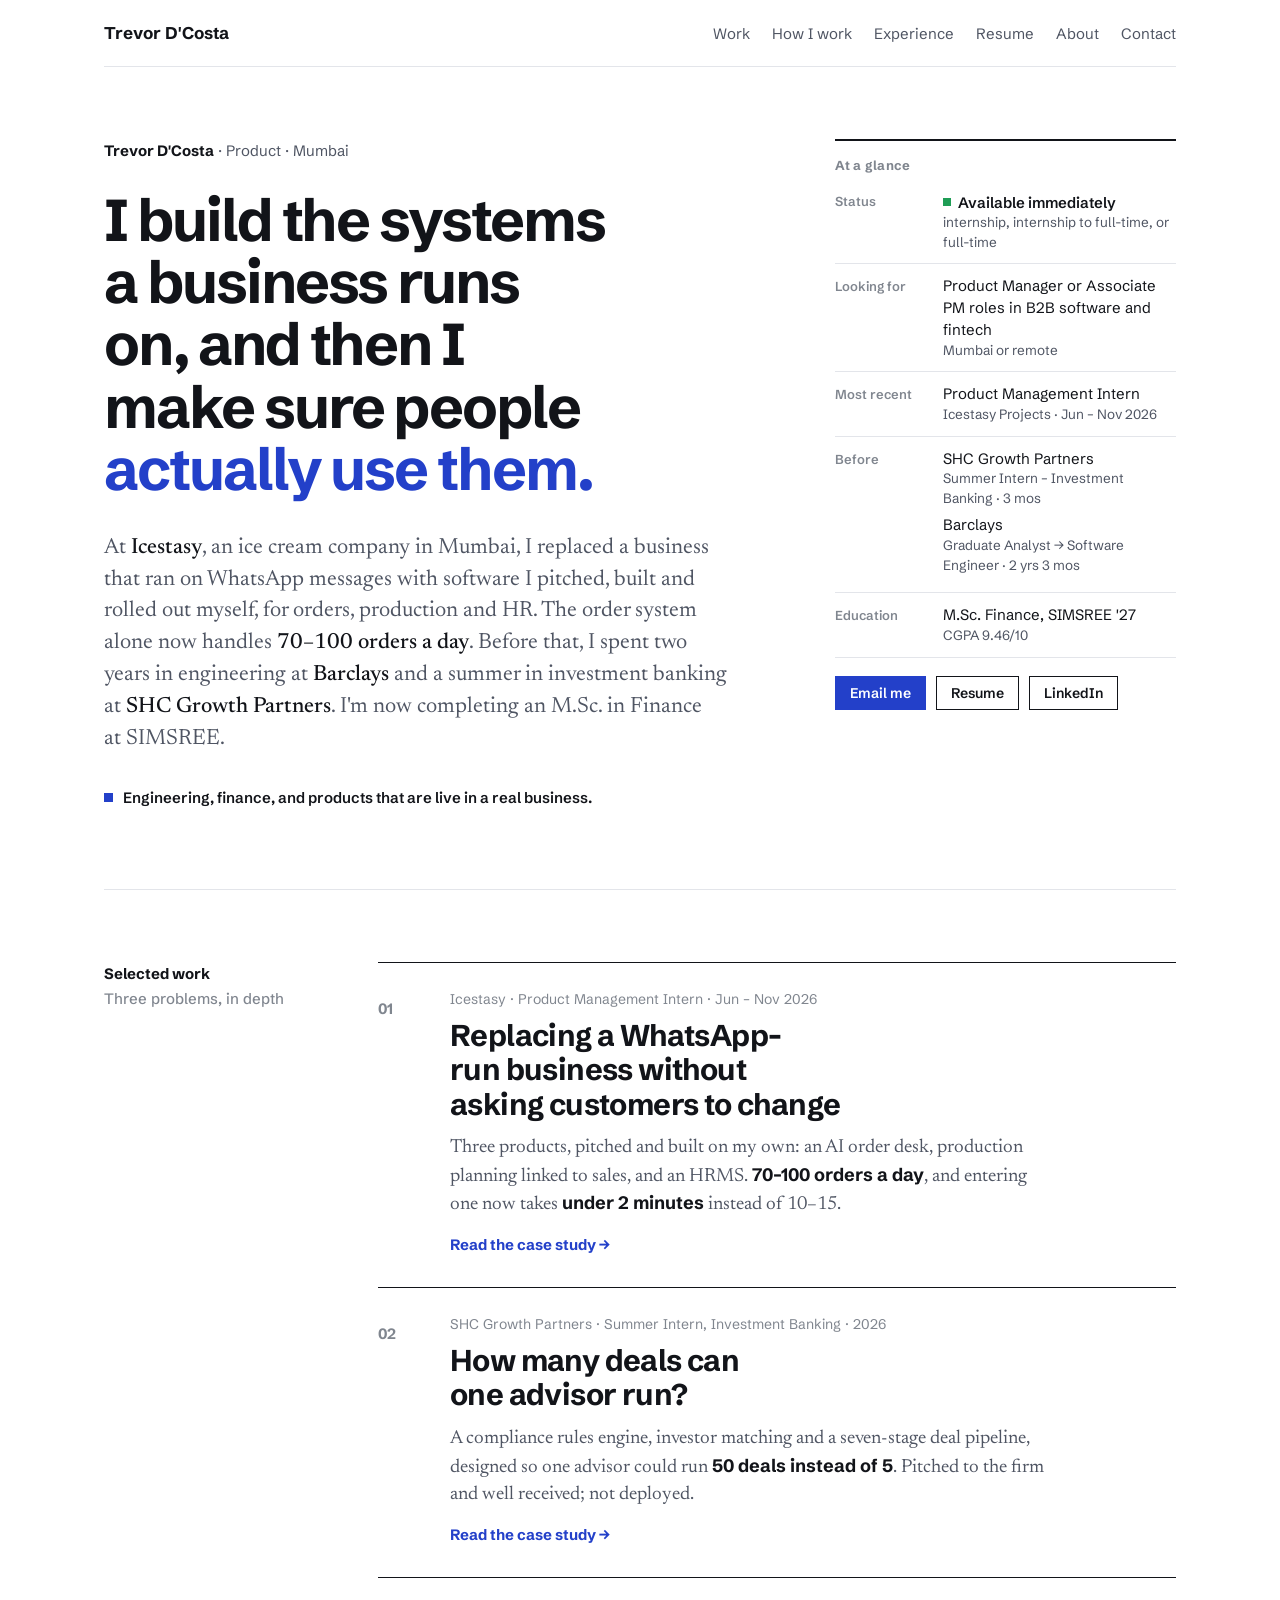
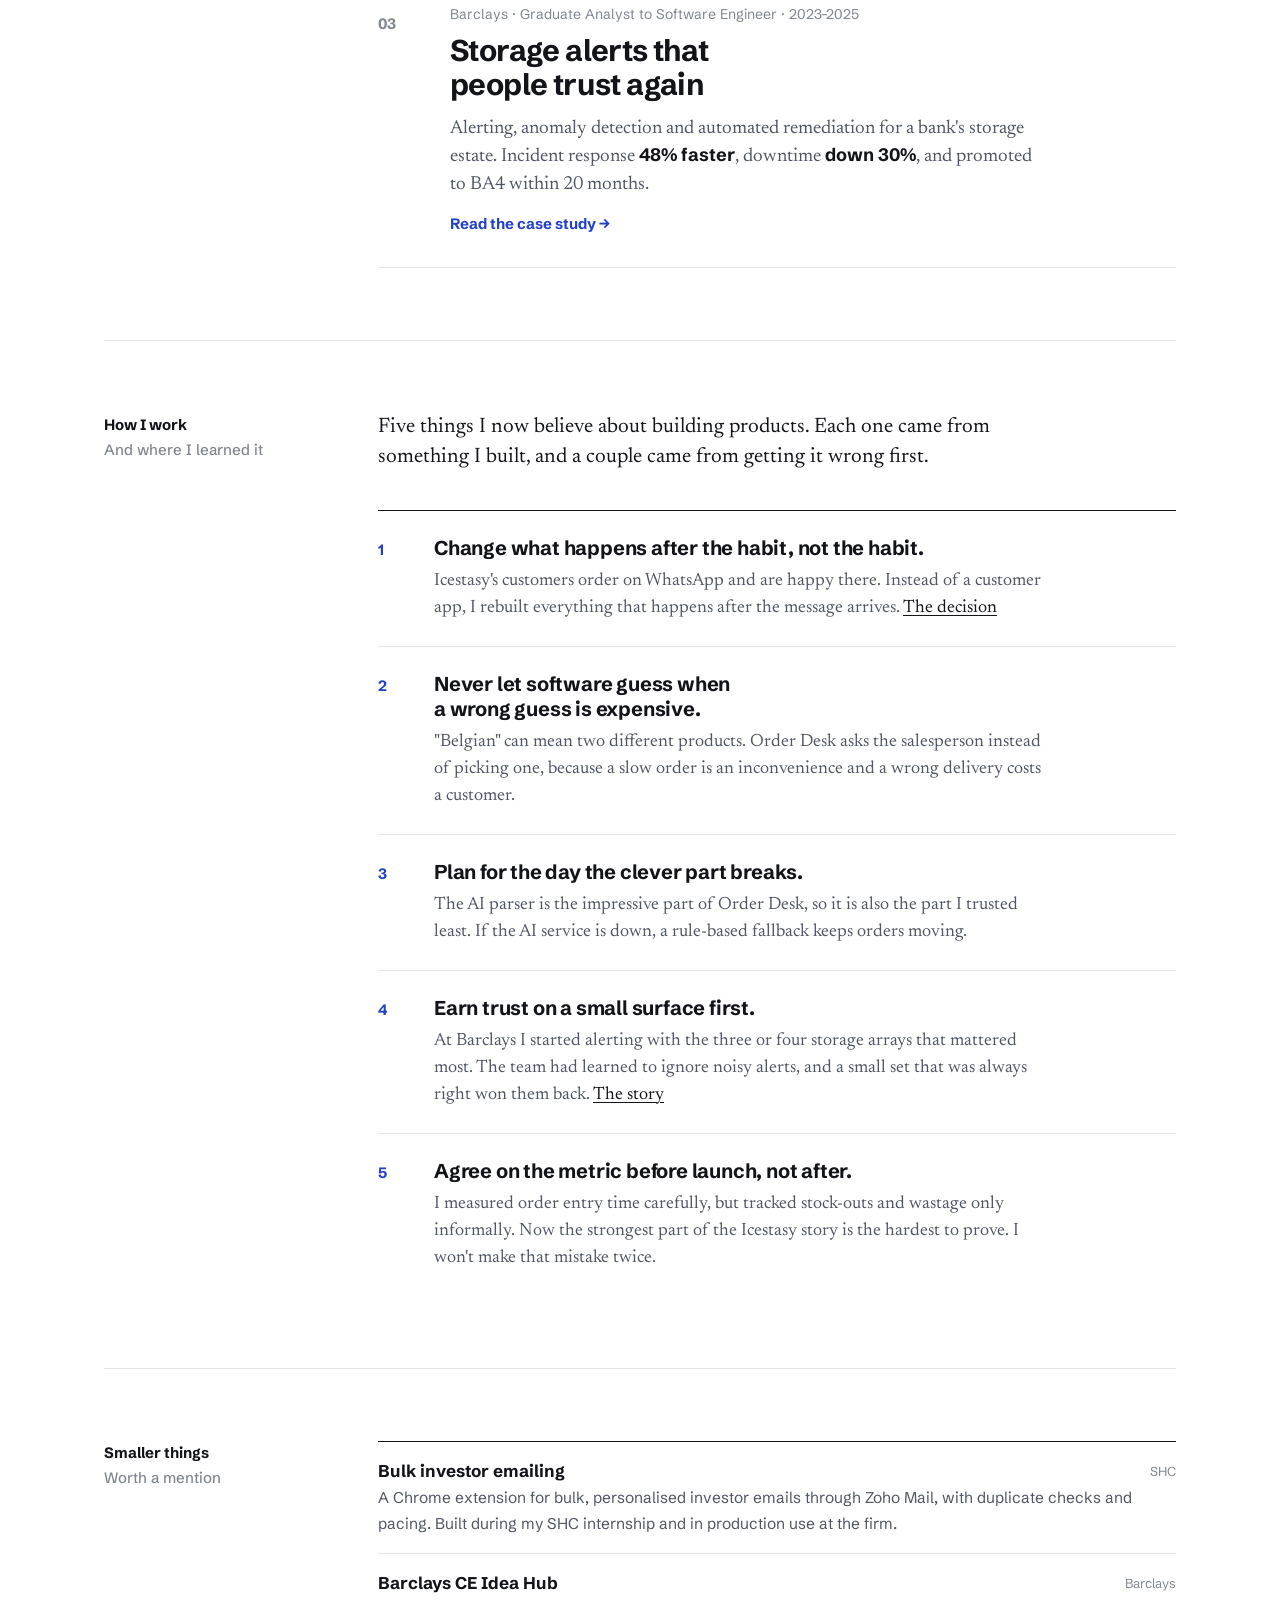
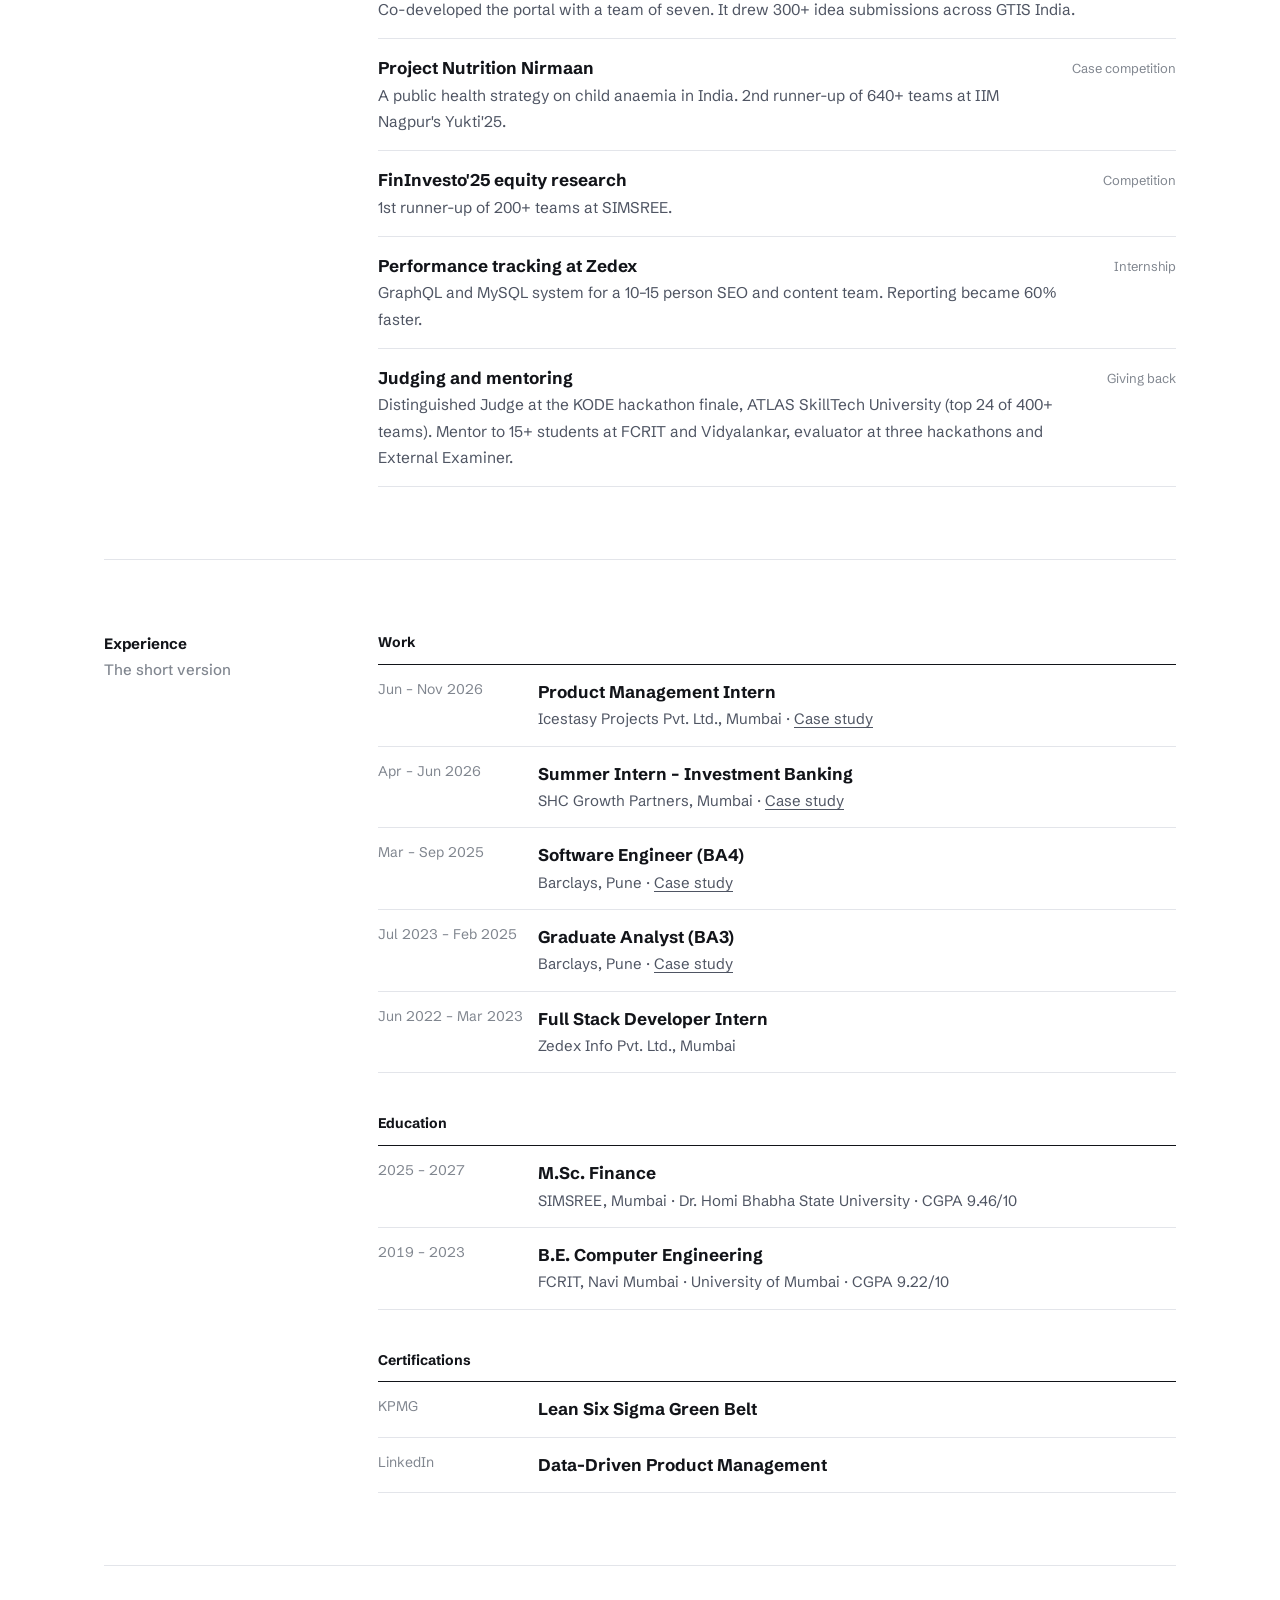
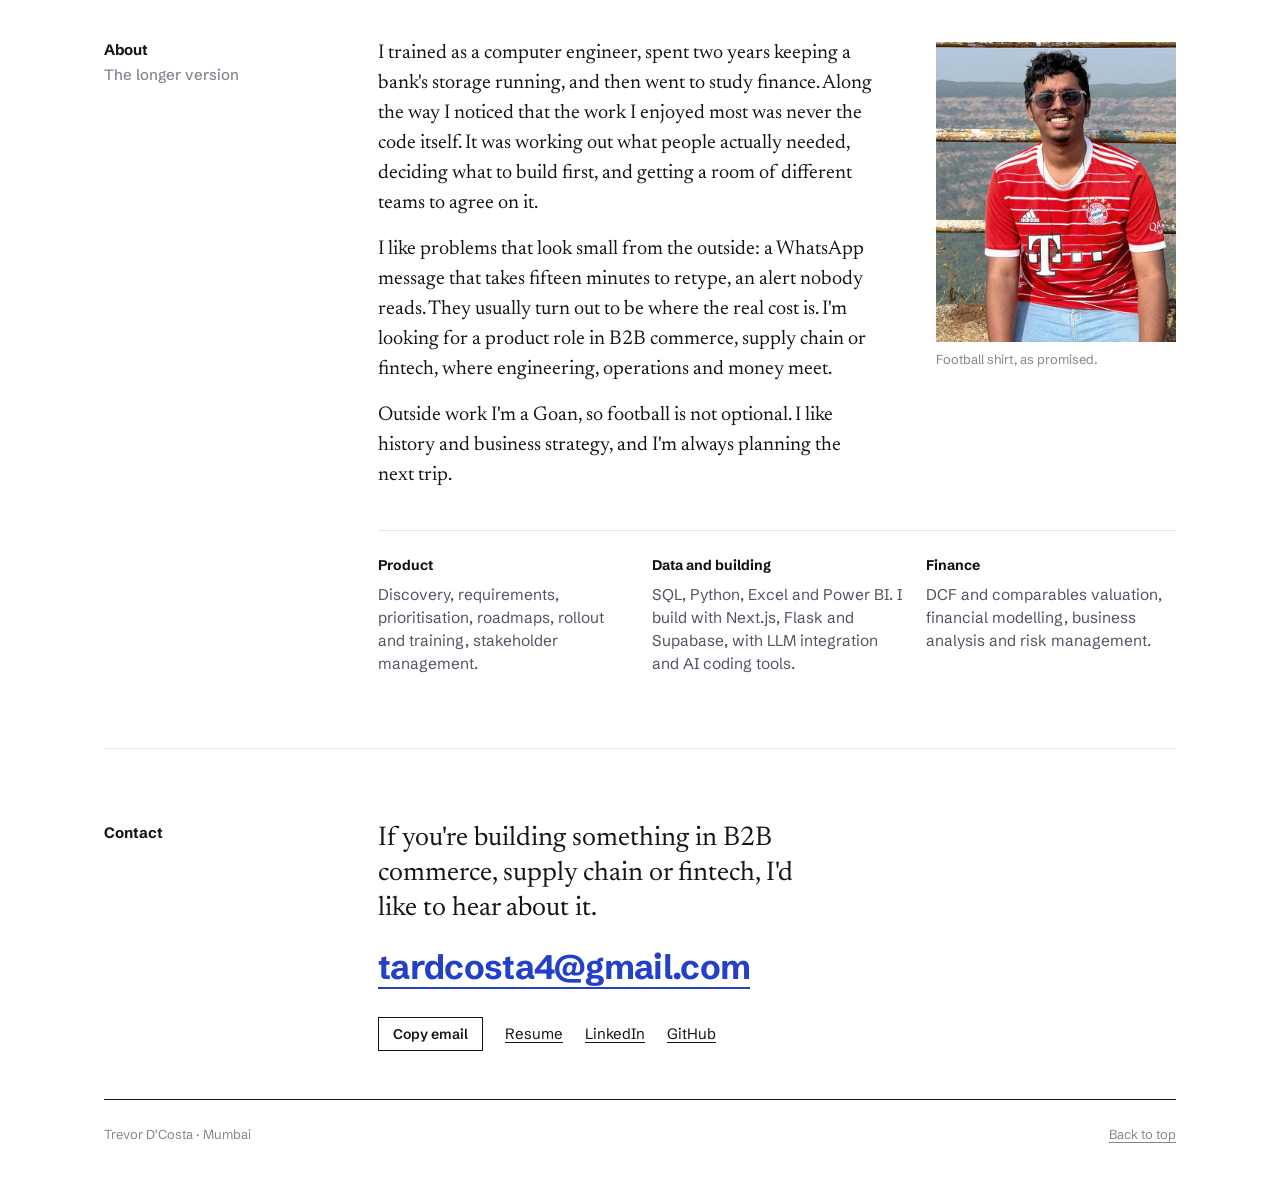
==== index.html @ 04f0facc "Tighten intro: order volume belongs to the order system Co-Authored-By: Claude Opus 5.5 <noreply@ant" ====
<!DOCTYPE html>
<html lang="en">
<head>
<meta charset="utf-8">
<meta name="viewport" content="width=device-width, initial-scale=1">
<title>Trevor D'Costa</title>
<meta name="description" content="Trevor D'Costa builds the systems a business runs on. Product Management Intern at Icestasy; formerly a software engineer at Barclays and an investment banking intern at SHC Growth Partners.">
<meta property="og:title" content="Trevor D'Costa">
<meta property="og:description" content="I build the systems a business runs on, and then I make sure people actually use them.">
<meta property="og:type" content="website">
<meta property="og:url" content="https://dcostat04.github.io/trevorportfolio/">
<meta name="theme-color" content="#2340c9">
<meta property="og:image" content="https://dcostat04.github.io/trevorportfolio/og.png">
<meta property="og:image:width" content="1200">
<meta property="og:image:height" content="630">
<meta property="og:image:alt" content="Trevor D'Costa: I build the systems a business runs on, and then I make sure people actually use them.">
<meta name="twitter:card" content="summary_large_image">
<link rel="icon" href="favicon.svg" type="image/svg+xml">
<link rel="preconnect" href="https://fonts.googleapis.com">
<link rel="preconnect" href="https://fonts.gstatic.com" crossorigin>
<link rel="stylesheet" href="https://fonts.googleapis.com/css2?family=Schibsted+Grotesk:wght@400;500;600;700;800&family=Newsreader:ital,opsz,wght@0,6..72,400;0,6..72,500;1,6..72,400&display=swap">
<link rel="stylesheet" href="css/site.css">
</head>
<body>
<a class="skip" href="#work">Skip to work</a>
<div class="wrap">

  <header class="top">
    <a class="me" href="./">Trevor D'Costa</a>
    <nav aria-label="Main">
      <a href="#work">Work</a>
      <a href="#principles">How I work</a>
      <a href="#record">Experience</a>
      <a href="resume.html">Resume</a>
      <a href="#about">About</a>
      <a href="#contact">Contact</a>
    </nav>
  </header>

  <div class="hero">
    <div class="row">
      <div class="hero-text">
        <p class="kicker"><b>Trevor D'Costa</b> · Product · Mumbai</p>
        <h1>I build the systems a business runs on, and then I make sure people <em>actually use them.</em></h1>
        <p class="facts">At <b>Icestasy</b>, an ice cream company in Mumbai, I replaced a business that ran on WhatsApp messages with software I pitched, built and rolled out myself, for orders, production and HR. The order system alone now handles <b>70–100 orders a day</b>. Before that, I spent two years in engineering at <b>Barclays</b> and a summer in investment banking at <b>SHC Growth Partners</b>. I'm now completing an M.Sc. in Finance at SIMSREE.</p>
        <p class="now">Engineering, finance, and products that are live in a real business.</p>
      </div>
      <aside class="glance" id="glance" aria-label="At a glance">
        <h2>At a glance</h2>
        <noscript><p class="note">Open to PM and APM roles in B2B software and fintech, available immediately. <a href="mailto:tardcosta4@gmail.com">tardcosta4@gmail.com</a></p></noscript>
      </aside>
    </div>
  </div>

  <section id="work">
    <div class="row">
      <div class="side"><h2>Selected work<span>Three problems, in depth</span></h2></div>
      <div class="main">
        <ol class="index">
          <li><a href="work/icestasy.html">
            <div>
              <p class="meta">Icestasy · Product Management Intern · Jun – Nov 2026</p>
              <h3>Replacing a WhatsApp-run business without asking customers to change</h3>
              <p class="out">Three products, pitched and built on my own: an AI order desk, production planning linked to sales, and an HRMS. <b>70–100 orders a day</b>, and entering one now takes <b>under 2 minutes</b> instead of 10–15.</p>
              <span class="go">Read the case study →</span>
            </div></a></li>
          <li><a href="work/shc.html">
            <div>
              <p class="meta">SHC Growth Partners · Summer Intern, Investment Banking · 2026</p>
              <h3>How many deals can one advisor run?</h3>
              <p class="out">A compliance rules engine, investor matching and a seven-stage deal pipeline, designed so one advisor could run <b>50 deals instead of 5</b>. Pitched to the firm and well received; not deployed.</p>
              <span class="go">Read the case study →</span>
            </div></a></li>
          <li><a href="work/barclays.html">
            <div>
              <p class="meta">Barclays · Graduate Analyst to Software Engineer · 2023–2025</p>
              <h3>Storage alerts that people trust again</h3>
              <p class="out">Alerting, anomaly detection and automated remediation for a bank's storage estate. Incident response <b>48% faster</b>, downtime <b>down 30%</b>, and promoted to BA4 within 20 months.</p>
              <span class="go">Read the case study →</span>
            </div></a></li>
        </ol>
      </div>
    </div>
  </section>

  <section id="principles">
    <div class="row">
      <div class="side"><h2>How I work<span>And where I learned it</span></h2></div>
      <div class="main">
        <p class="intro">Five things I now believe about building products. Each one came from something I built, and a couple came from getting it wrong first.</p>
        <ol class="principles">
          <li><div><h3>Change what happens after the habit, not the habit.</h3>
            <p>Icestasy's customers order on WhatsApp and are happy there. Instead of a customer app, I rebuilt everything that happens after the message arrives. <a href="work/icestasy.html#decision">The decision</a></p></div></li>
          <li><div><h3>Never let software guess when a wrong guess is expensive.</h3>
            <p>"Belgian" can mean two different products. Order Desk asks the salesperson instead of picking one, because a slow order is an inconvenience and a wrong delivery costs a customer.</p></div></li>
          <li><div><h3>Plan for the day the clever part breaks.</h3>
            <p>The AI parser is the impressive part of Order Desk, so it is also the part I trusted least. If the AI service is down, a rule-based fallback keeps orders moving.</p></div></li>
          <li><div><h3>Earn trust on a small surface first.</h3>
            <p>At Barclays I started alerting with the three or four storage arrays that mattered most. The team had learned to ignore noisy alerts, and a small set that was always right won them back. <a href="work/barclays.html">The story</a></p></div></li>
          <li><div><h3>Agree on the metric before launch, not after.</h3>
            <p>I measured order entry time carefully, but tracked stock-outs and wastage only informally. Now the strongest part of the Icestasy story is the hardest to prove. I won't make that mistake twice.</p></div></li>
        </ol>
      </div>
    </div>
  </section>

  <section>
    <div class="row">
      <div class="side"><h2>Smaller things<span>Worth a mention</span></h2></div>
      <div class="main">
        <ul class="smalls">
          <li><div><b>Bulk investor emailing</b><span>A Chrome extension for bulk, personalised investor emails through Zoho Mail, with duplicate checks and pacing. Built during my SHC internship and in production use at the firm.</span></div><em>SHC</em></li>
          <li><div><b>Barclays CE Idea Hub</b><span>Co-developed the portal with a team of seven. It drew 300+ idea submissions across GTIS India.</span></div><em>Barclays</em></li>
          <li><div><b>Project Nutrition Nirmaan</b><span>A public health strategy on child anaemia in India. 2nd runner-up of 640+ teams at IIM Nagpur's Yukti'25.</span></div><em>Case competition</em></li>
          <li><div><b>FinInvesto'25 equity research</b><span>1st runner-up of 200+ teams at SIMSREE.</span></div><em>Competition</em></li>
          <li><div><b>Performance tracking at Zedex</b><span>GraphQL and MySQL system for a 10–15 person SEO and content team. Reporting became 60% faster.</span></div><em>Internship</em></li>
          <li><div><b>Judging and mentoring</b><span>Distinguished Judge at the KODE hackathon finale, ATLAS SkillTech University (top 24 of 400+ teams). Mentor to 15+ students at FCRIT and Vidyalankar, evaluator at three hackathons and External Examiner.</span></div><em>Giving back</em></li>
        </ul>
      </div>
    </div>
  </section>

  <section id="record">
    <div class="row">
      <div class="side"><h2>Experience<span>The short version</span></h2></div>
      <div class="main">
        <div id="record-body"><noscript><p class="note">The full record is on <a href="https://www.linkedin.com/in/trevordco/">LinkedIn</a>.</p></noscript></div>
      </div>
    </div>
  </section>

  <section id="about">
    <div class="row">
      <div class="side"><h2>About<span>The longer version</span></h2></div>
      <div class="main">
        <div class="about-grid">
          <div>
            <p>I trained as a computer engineer, spent two years keeping a bank's storage running, and then went to study finance. Along the way I noticed that the work I enjoyed most was never the code itself. It was working out what people actually needed, deciding what to build first, and getting a room of different teams to agree on it.</p>
            <p>I like problems that look small from the outside: a WhatsApp message that takes fifteen minutes to retype, an alert nobody reads. They usually turn out to be where the real cost is. I'm looking for a product role in B2B commerce, supply chain or fintech, where engineering, operations and money meet.</p>
            <p>Outside work I'm a Goan, so football is not optional. I like history and business strategy, and I'm always planning the next trip.</p>
          </div>
          <figure>
            <img src="images/trevor-portrait.jpg" alt="Trevor D'Costa, smiling, in a red football shirt, with hills behind him" width="640" height="800" loading="lazy">
            <figcaption>Football shirt, as promised.</figcaption>
          </figure>
        </div>
        <div class="tools">
          <div><h3>Product</h3><p>Discovery, requirements, prioritisation, roadmaps, rollout and training, stakeholder management.</p></div>
          <div><h3>Data and building</h3><p>SQL, Python, Excel and Power BI. I build with Next.js, Flask and Supabase, with LLM integration and AI coding tools.</p></div>
          <div><h3>Finance</h3><p>DCF and comparables valuation, financial modelling, business analysis and risk management.</p></div>
        </div>
      </div>
    </div>
  </section>

  <section id="contact" class="contact">
    <div class="row">
      <div class="side"><h2>Contact</h2></div>
      <div class="main">
        <p class="ask">If you're building something in B2B commerce, supply chain or fintech, I'd like to hear about it.</p>
        <a class="mail" id="email" href="mailto:tardcosta4@gmail.com">tardcosta4@gmail.com</a>
        <div class="links">
          <button type="button" class="btn" id="copy">Copy email</button>
          <a href="resume.html">Resume</a>
          <a href="https://www.linkedin.com/in/trevordco/" target="_blank" rel="noopener">LinkedIn</a>
          <a href="https://github.com/dcostat04" target="_blank" rel="noopener">GitHub</a>
        </div>
      </div>
    </div>
  </section>

  <footer><span>Trevor D'Costa · Mumbai</span><a href="#">Back to top</a></footer>
</div>
<script src="js/site.js"></script>
<script src="js/profile.js"></script>
</body>
</html>
---- css/site.css ----
/* Trevor D'Costa. One stylesheet for every page.
   Paper, ink, one cobalt accent. Rules and type do the work; no cards, no badges. */
:root{
  --paper:#ffffff;
  --ink:#121419;
  --soft:#4f5563;
  --faint:#80868f;
  --rule:#e3e5ea;
  --tint:#f6f7f9;
  --cobalt:#2340c9;
  --cobalt-wash:#eef1fd;
  --amber:#a15c00;
  --amber-wash:#fdf4e3;
  --sans:"Schibsted Grotesk","Helvetica Neue",Arial,sans-serif;
  --serif:"Newsreader",Georgia,"Times New Roman",serif;
  color-scheme:light;
}
@media (prefers-color-scheme:dark){
  :root:not([data-theme="light"]){
    --paper:#111318; --ink:#e6e8ed; --soft:#a9afbb; --faint:#7f8592; --rule:#262b35; --tint:#171a21;
    --cobalt:#93a5ff; --cobalt-wash:#171d35; --amber:#f0b45a; --amber-wash:#2a2213; color-scheme:dark}
}
:root[data-theme="dark"]{
  --paper:#111318; --ink:#e6e8ed; --soft:#a9afbb; --faint:#7f8592; --rule:#262b35; --tint:#171a21;
  --cobalt:#93a5ff; --cobalt-wash:#171d35; --amber:#f0b45a; --amber-wash:#2a2213; color-scheme:dark}

*{box-sizing:border-box}
html{scroll-behavior:smooth;scroll-padding-top:84px;-webkit-text-size-adjust:100%}
@media (prefers-reduced-motion:reduce){html{scroll-behavior:auto}*{transition:none!important;animation:none!important}}
body{margin:0;background:var(--paper);color:var(--ink);font-family:var(--sans);font-size:17px;line-height:1.55;-webkit-font-smoothing:antialiased;text-rendering:optimizeLegibility}
a{color:inherit;text-underline-offset:3px;text-decoration-thickness:1px}
a:hover{color:var(--cobalt)}
:focus-visible{outline:2px solid var(--cobalt);outline-offset:3px}
::selection{background:var(--cobalt);color:#fff}
img{max-width:100%}
p{margin:0}
h1,h2,h3,h4{margin:0;font-weight:700;letter-spacing:-.02em;text-wrap:balance}
p{text-wrap:pretty}
.wrap{max-width:1120px;margin:0 auto;padding-left:24px;padding-right:24px}
@media (max-width:560px){.wrap{padding-left:16px;padding-right:16px}}
.skip{position:absolute;left:-9999px}
.skip:focus{left:16px;top:16px;background:var(--ink);color:var(--paper);padding:8px 12px;z-index:9}
.serif{font-family:var(--serif)}
.soft{color:var(--soft)}
.faint{color:var(--faint)}

/* top bar */
.top{display:flex;justify-content:space-between;align-items:baseline;gap:20px;padding-block:20px;border-bottom:1px solid var(--rule);position:sticky;top:0;z-index:10;background:var(--paper);box-shadow:0 0 0 100vmax var(--paper);clip-path:inset(0 -100vmax)}
.top .me{font-weight:700;text-decoration:none;font-size:17px}
.top .me:hover{color:inherit}
.top nav{display:flex;gap:22px;flex-wrap:wrap;font-size:15px}
.top nav a{text-decoration:none;color:var(--soft)}
.top nav a:hover,.top nav a[aria-current]{color:var(--cobalt)}
@media (max-width:560px){.top{flex-direction:column;gap:8px;padding-block:14px 12px;position:static}.top nav{gap:6px 16px;font-size:14px}html{scroll-padding-top:16px}.side h2{top:16px}}

/* grid */
.row{display:grid;grid-template-columns:repeat(12,minmax(0,1fr));column-gap:24px}
.side{grid-column:1 / span 3}
.main{grid-column:4 / span 9;min-width:0}
@media (max-width:820px){.row{display:block}.side{margin-bottom:18px}}
section{padding-block:72px;border-bottom:1px solid var(--rule)}
@media (max-width:560px){section{padding-block:52px}}
.side h2{font-size:15px;font-weight:700;letter-spacing:0;position:sticky;top:88px}
.side h2 span{display:block;color:var(--faint);font-weight:500;margin-top:2px}
@media (max-width:820px){.side h2{position:static}}
.intro{font-family:var(--serif);font-size:21px;line-height:1.45;max-width:58ch;margin-bottom:36px}

/* home hero */
.hero{padding-block:72px 80px;border-bottom:1px solid var(--rule)}
.hero .kicker{font-size:15px;color:var(--soft);margin-bottom:26px}
.hero .kicker b{color:var(--ink)}
.hero h1{font-size:clamp(40px,6.4vw,82px);line-height:1;font-weight:800;letter-spacing:-.04em;max-width:16ch}
.hero h1 em{font-style:normal;color:var(--cobalt)}
.hero .facts{font-family:var(--serif);font-size:clamp(19px,2vw,22px);line-height:1.45;margin-top:32px;max-width:52ch;color:var(--soft)}
.hero .facts b{font-weight:500;color:var(--ink)}
.now{display:flex;gap:10px;align-items:baseline;margin-top:30px;font-size:15px;font-weight:600}
.now::before{content:"";width:9px;height:9px;background:var(--cobalt);flex:none;transform:translateY(-1px)}
.now a{color:var(--cobalt)}

/* selected work index */
.index{list-style:none;margin:0;padding:0;counter-reset:w}
.index li{border-top:1px solid var(--ink)}
.index li:last-child{border-bottom:1px solid var(--rule)}
.index a{display:grid;grid-template-columns:56px minmax(0,1fr);column-gap:16px;padding:26px 0 30px;text-decoration:none}
.index a::before{counter-increment:w;content:"0" counter(w);font-size:15px;font-weight:700;color:var(--faint);padding-top:8px}
.index .meta{font-size:14px;color:var(--faint);margin-bottom:8px}
.index h3{font-size:clamp(22px,2.6vw,30px);line-height:1.15;max-width:24ch;transition:color .15s}
.index .out{font-family:var(--serif);font-size:19px;line-height:1.45;color:var(--soft);margin-top:12px;max-width:60ch}
.index .out b{font-family:var(--sans);font-weight:700;color:var(--ink);font-size:.95em}
.index .go{display:inline-block;margin-top:14px;font-size:15px;font-weight:700;color:var(--cobalt)}
.index a:hover h3{color:var(--cobalt)}
.index a:hover .go{text-decoration:underline;text-underline-offset:4px}
.index a:hover{color:inherit}
@media (max-width:560px){.index a{grid-template-columns:1fr}.index a::before{padding:0 0 6px}}

/* ledger */
.ledger-wrap{overflow-x:auto}
.ledger{width:100%;border-collapse:collapse;font-variant-numeric:tabular-nums}
.ledger th{font-size:13px;font-weight:600;color:var(--faint);text-align:left;padding:0 12px 10px 0;border-bottom:1px solid var(--ink)}
.ledger td{padding:16px 12px 16px 0;border-bottom:1px solid var(--rule);vertical-align:baseline}
.ledger td:first-child{color:var(--soft);font-size:15px;width:38%}
.ledger .was{font-size:18px;color:var(--faint);text-decoration:line-through;text-decoration-thickness:1px}
.ledger .nil{text-decoration:none}
.ledger .is{font-size:20px;font-weight:700;color:var(--cobalt);letter-spacing:-.01em}
.ledger .where{font-size:13px;color:var(--faint);white-space:nowrap}
.note{font-size:14px;color:var(--faint);margin-top:14px;max-width:70ch}
@media (max-width:560px){.ledger td{padding:12px 8px 12px 0}.ledger .is{font-size:18px}.ledger .was{font-size:15px}.ledger td:first-child{font-size:14px;width:auto}.ledger .where{display:none}}

/* principles */
.principles{list-style:none;margin:0;padding:0;counter-reset:p}
.principles li{display:grid;grid-template-columns:40px minmax(0,1fr);column-gap:16px;padding:24px 0;border-top:1px solid var(--rule)}
.principles li:first-child{border-top-color:var(--ink)}
.principles li::before{counter-increment:p;content:counter(p);font-size:15px;font-weight:700;color:var(--cobalt);padding-top:3px}
.principles h3{font-size:20px;line-height:1.25;letter-spacing:-.01em;max-width:40ch}
.principles p{font-family:var(--serif);font-size:18px;line-height:1.5;color:var(--soft);margin-top:8px;max-width:62ch}
.principles p a{color:var(--ink)}

/* small things */
.smalls{list-style:none;margin:0;padding:0}
.smalls li{display:grid;grid-template-columns:minmax(0,1fr) auto;gap:16px;padding:16px 0;border-bottom:1px solid var(--rule)}
.smalls li:first-child{border-top:1px solid var(--ink)}
.smalls b{display:block;font-size:17px}
.smalls span{color:var(--soft);font-size:15.5px}
.smalls em{font-style:normal;font-size:13px;color:var(--faint);white-space:nowrap;padding-top:3px}
@media (max-width:560px){.smalls li{grid-template-columns:1fr;gap:2px}}

/* record */
.record{width:100%;border-collapse:collapse;table-layout:fixed}
.record td{padding:14px 16px 14px 0;border-bottom:1px solid var(--rule);vertical-align:top}
.record tr:first-child td{border-top:1px solid var(--ink)}
.record .when{font-size:14px;color:var(--faint);white-space:nowrap;width:160px;font-variant-numeric:tabular-nums}
.record .what b{display:block}
.record .what span{color:var(--soft);font-size:15px}
.record-head{font-size:14px;font-weight:700;margin:40px 0 10px}
.record-head:first-child{margin-top:0}
@media (max-width:560px){.record .when{width:96px;white-space:normal}}

/* about */
.about-grid{display:grid;grid-template-columns:minmax(0,1fr) 240px;gap:48px;align-items:start}
.about-grid p{font-family:var(--serif);font-size:20px;line-height:1.5;max-width:58ch}
.about-grid p+p{margin-top:16px}
.about-grid figure{margin:4px 0 0}
.about-grid img{display:block;width:100%;height:auto;aspect-ratio:4/5;object-fit:cover;filter:grayscale(.15)}
.about-grid figcaption{font-size:13px;color:var(--faint);margin-top:8px;line-height:1.4}
@media (max-width:760px){.about-grid{grid-template-columns:1fr}.about-grid figure{max-width:220px}}
.tools{margin-top:40px;display:grid;grid-template-columns:repeat(3,minmax(0,1fr));gap:24px;border-top:1px solid var(--rule);padding-top:24px}
.tools h3{font-size:14px;font-weight:700;letter-spacing:0;margin-bottom:6px}
.tools p{font-size:15.5px;color:var(--soft);line-height:1.5}
@media (max-width:700px){.tools{grid-template-columns:1fr}}

/* contact */
.contact{border-bottom:0;padding-bottom:48px}
.contact .ask{font-family:var(--serif);font-size:clamp(22px,2.4vw,27px);line-height:1.3;max-width:30ch}
.mail{display:inline-block;margin-top:22px;font-size:clamp(22px,3.2vw,34px);font-weight:700;letter-spacing:-.02em;color:var(--cobalt);text-decoration:none;border-bottom:2px solid var(--cobalt);overflow-wrap:anywhere;line-height:1.15}
.mail:hover{color:var(--ink);border-color:var(--ink)}
.links{display:flex;gap:22px;flex-wrap:wrap;margin-top:28px;font-size:15px;align-items:center}
.btn{font:600 14px var(--sans);background:none;border:1px solid var(--ink);color:var(--ink);padding:7px 14px;cursor:pointer;text-decoration:none;display:inline-block}
.btn:hover{background:var(--ink);color:var(--paper)}
.btn.primary{background:var(--cobalt);border-color:var(--cobalt);color:var(--paper)}
.btn.primary:hover{background:var(--ink);border-color:var(--ink);color:var(--paper)}
footer{padding-block:24px 40px;font-size:13px;color:var(--faint);display:flex;justify-content:space-between;gap:12px;flex-wrap:wrap;border-top:1px solid var(--ink)}
footer a{color:var(--faint)}

/* ---------- case study pages ---------- */
.crumb{display:inline-block;margin-top:28px;font-size:14px;color:var(--soft);text-decoration:none}
.crumb:hover{color:var(--cobalt)}
.case-head{padding-block:36px 56px;border-bottom:1px solid var(--rule)}
.case-head .eyebrow{font-size:15px;color:var(--soft);margin-bottom:18px}
.case-head h1{font-size:clamp(32px,4.6vw,56px);line-height:1.06;letter-spacing:-.03em;max-width:20ch}
.case-head .dek{font-family:var(--serif);font-size:clamp(20px,2.2vw,24px);line-height:1.42;margin-top:24px;max-width:56ch;color:var(--soft)}
.facts-table{display:grid;grid-template-columns:repeat(4,minmax(0,1fr));gap:0 24px;margin-top:44px;border-top:1px solid var(--ink)}
.facts-table div{padding-top:12px}
.facts-table dt{font-size:13px;color:var(--faint);font-weight:600}
.facts-table dd{margin:4px 0 0;font-size:15.5px;line-height:1.45}
@media (max-width:760px){.facts-table{grid-template-columns:1fr 1fr;row-gap:18px}}

.tldr{display:grid;grid-template-columns:repeat(3,minmax(0,1fr));gap:24px}
.tldr div{border-top:2px solid var(--cobalt);padding-top:14px}
.tldr b{display:block;font-size:clamp(24px,2.6vw,30px);font-weight:700;letter-spacing:-.03em;line-height:1.05}
.tldr span{display:block;margin-top:8px;font-size:15px;color:var(--soft);line-height:1.45}
@media (max-width:700px){.tldr{grid-template-columns:1fr}}

.prose{max-width:64ch}
.prose p,.prose li{font-family:var(--serif);font-size:19px;line-height:1.6}
.prose p+p{margin-top:16px}
.prose h3{font-size:22px;line-height:1.25;letter-spacing:-.01em;margin:40px 0 12px}
.prose h3:first-child{margin-top:0}
.prose ul{padding-left:20px;margin:16px 0 0}
.prose li+li{margin-top:8px}
.prose b{font-family:var(--sans);font-weight:700;font-size:.92em}
.prose .lead{font-size:22px;line-height:1.45;color:var(--ink)}

.callout{margin-top:28px;padding:18px 22px;background:var(--cobalt-wash);border-left:3px solid var(--cobalt);font-family:var(--serif);font-size:19px;line-height:1.45;max-width:64ch}
.callout small{display:block;font-family:var(--sans);font-size:13px;color:var(--soft);margin-top:8px}
.honest{margin-top:28px;padding:16px 20px;border-left:3px solid var(--amber);background:var(--amber-wash);font-size:15.5px;line-height:1.5;max-width:64ch}
.honest b{color:var(--amber)}

.options{width:100%;border-collapse:collapse;margin-top:24px;font-size:15.5px}
.options th,.options td{text-align:left;vertical-align:top;padding:12px 16px 12px 0;border-bottom:1px solid var(--rule)}
.options thead th{font-size:13px;color:var(--faint);font-weight:600;border-bottom:1px solid var(--ink)}
.options tbody th{font-weight:700;width:22%}
.options .pick th,.options .pick td{color:var(--ink)}
.options .pick th{color:var(--cobalt)}
.options td{color:var(--soft)}
.options-wrap{overflow-x:auto}

figure.diagram{margin:32px 0 0}
figure.diagram svg{display:block;width:100%;height:auto}
figure.diagram figcaption{font-size:13.5px;color:var(--faint);margin-top:10px;max-width:70ch}
.dg-box{fill:var(--paper);stroke:var(--ink);stroke-width:1.2}
.dg-key{fill:var(--cobalt-wash);stroke:var(--cobalt);stroke-width:1.5}
.dg-warn{fill:var(--amber-wash);stroke:var(--amber);stroke-width:1.2;stroke-dasharray:4 3}
.dg-t{fill:var(--ink);font:700 13px var(--sans)}
.dg-s{fill:var(--soft);font:400 12px var(--sans)}
.dg-c{fill:var(--cobalt);font:700 12px var(--sans)}
.dg-a{fill:var(--amber);font:600 12px var(--sans)}
.dg-line{stroke:var(--faint);stroke-width:1.2;fill:none}
.dg-line.key{stroke:var(--cobalt);stroke-width:1.6}
.dg-line.warn{stroke:var(--amber);stroke-dasharray:4 3}
.dg-head{fill:var(--faint)}
.dg-head.key{fill:var(--cobalt)}
.dg-head.warn{fill:var(--amber)}
.dg-lane{fill:none;stroke:var(--rule);stroke-width:1}
.dg-lab{fill:var(--faint);font:600 11px var(--sans);letter-spacing:.04em}

.steps{list-style:none;margin:28px 0 0;padding:0;counter-reset:s;max-width:64ch}
.steps li{display:grid;grid-template-columns:34px minmax(0,1fr);column-gap:14px;padding:14px 0;border-top:1px solid var(--rule)}
.steps li::before{counter-increment:s;content:counter(s);font-weight:700;color:var(--cobalt);font-size:15px;padding-top:2px}
.steps b{display:block;font-size:16px}
.steps span{font-family:var(--serif);font-size:18px;line-height:1.5;color:var(--soft)}

.next{display:grid;grid-template-columns:1fr 1fr;gap:24px}
.next a{display:block;border-top:1px solid var(--ink);padding-top:14px;text-decoration:none}
.next a span{font-size:13px;color:var(--faint);font-weight:600}
.next a b{display:block;font-size:22px;line-height:1.2;letter-spacing:-.01em;margin-top:6px}
.next a:hover b{color:var(--cobalt)}
.next a:last-child{text-align:right}
@media (max-width:620px){.next{grid-template-columns:1fr}.next a:last-child{text-align:left}}

/* ---------- order desk demo ---------- */
.demo{margin-top:32px;border:1px solid var(--ink)}
.demo-bar{display:flex;justify-content:space-between;align-items:center;gap:12px;flex-wrap:wrap;padding:12px 16px;border-bottom:1px solid var(--ink);font-size:14px}
.demo-bar b{font-size:14px}
.demo-bar label{display:flex;gap:8px;align-items:center;color:var(--soft);cursor:pointer}
.demo-bar input{accent-color:var(--amber);width:16px;height:16px;margin:0}
.demo-body{display:grid;grid-template-columns:minmax(0,5fr) minmax(0,7fr)}
@media (max-width:760px){.demo-body{grid-template-columns:1fr}}
.demo-in{padding:20px;border-right:1px solid var(--rule);background:var(--tint)}
@media (max-width:760px){.demo-in{border-right:0;border-bottom:1px solid var(--rule)}}
.demo-in .lab,.demo-out .lab{font-size:12.5px;font-weight:600;color:var(--faint);margin-bottom:10px}
.wa{background:var(--paper);border:1px solid var(--rule);border-left:3px solid #25a35a;padding:12px 14px;font-size:15.5px;line-height:1.5;white-space:pre-line}
.wa small{display:block;font-size:12px;color:var(--faint);margin-top:6px;text-align:right}
.demo-in .btn{margin-top:16px}
.demo-out{padding:20px;min-height:340px;display:flex;flex-direction:column}
.demo-empty{color:var(--faint);font-size:15px;margin:auto 0;text-align:center;padding:40px 0}
.lines{width:100%;border-collapse:collapse;font-size:15px;font-variant-numeric:tabular-nums}
.lines th{font-size:12.5px;color:var(--faint);font-weight:600;text-align:left;padding:0 8px 8px 0;border-bottom:1px solid var(--ink)}
.lines td{padding:10px 8px 10px 0;border-bottom:1px solid var(--rule);vertical-align:top}
.lines td:nth-child(2){text-align:right;width:52px}
.lines th:nth-child(2){text-align:right}
.lines .raw{font-size:12.5px;color:var(--faint);display:block}
.lines .ok{color:var(--cobalt);font-weight:700;font-size:13px;white-space:nowrap}
.lines .ask{color:var(--amber);font-weight:700;font-size:13px;white-space:nowrap}
.lines tr.flag td{background:var(--amber-wash)}
.choose{margin-top:6px;display:flex;gap:8px;flex-wrap:wrap}
.choose button{font:600 13px var(--sans);background:var(--paper);border:1px solid var(--amber);color:var(--ink);padding:5px 10px;cursor:pointer}
.choose button:hover{background:var(--amber);color:#fff}
.demo-foot{margin-top:auto;padding-top:16px;display:flex;justify-content:space-between;align-items:center;gap:12px;flex-wrap:wrap;font-size:14px}
.demo-foot .state{color:var(--soft)}
.demo-foot .state b{color:var(--ink)}
.demo-log{border-top:1px solid var(--rule);padding:12px 16px;font-size:13.5px;color:var(--soft);min-height:44px}
.demo-log b{color:var(--ink)}
.invoice{border:1px solid var(--rule);padding:14px 16px;margin-top:14px;font-size:14.5px;line-height:1.55}
.invoice b{display:block;font-size:15px}

/* print */
@media print{
  .top nav,.links,.demo,.next,footer,.crumb,.skip{display:none!important}
  section{padding-block:24px;break-inside:avoid-page}
  body{font-size:12pt}
  a{text-decoration:none}
}

/* ---------- v2: hero with "at a glance", testimonials, resume ---------- */
.hero .row{align-items:start}
.hero-text{grid-column:1 / span 8}
.hero .glance{grid-column:9 / span 4}
.hero h1{font-size:clamp(34px,4.6vw,60px);font-weight:700;line-height:1.06;letter-spacing:-.035em}
@media (max-width:980px){.hero .row{display:block}.hero .glance{margin-top:48px;max-width:520px}}
.glance{border-top:2px solid var(--ink);padding-top:4px}
.glance h2{font-size:13px;font-weight:700;letter-spacing:.02em;color:var(--faint);padding:10px 0 4px}
.glance dl{margin:0}
.glance dl div{display:grid;grid-template-columns:96px minmax(0,1fr);gap:12px;padding:11px 0;border-bottom:1px solid var(--rule)}
.glance dt{font-size:13px;color:var(--faint);font-weight:600;padding-top:1px}
.glance dd{margin:0;font-size:15px;line-height:1.45}
.glance dd small{display:block;color:var(--soft);font-size:13.5px}
.glance .cta{display:flex;gap:10px;flex-wrap:wrap;margin-top:18px}
.glance .cta a{font-size:14px}
.live{display:inline-flex;align-items:center;gap:7px;font-weight:600}
.live::before{content:"";width:8px;height:8px;background:#1f9d55;flex:none}

.words{display:grid;grid-template-columns:minmax(0,7fr) minmax(0,5fr);gap:40px;align-items:start}
@media (max-width:860px){.words{grid-template-columns:1fr}}
.words blockquote{margin:0}
.words .big p{font-family:var(--serif);font-size:clamp(24px,2.8vw,32px);line-height:1.3;letter-spacing:-.01em}
.words .big p::before{content:"“";color:var(--cobalt)}
.words .big p::after{content:"”";color:var(--cobalt)}
.words .small{border-top:1px solid var(--rule);padding-top:18px}
.words .small+.small{margin-top:28px}
.words .small p{font-family:var(--serif);font-size:19px;line-height:1.45}
.words .small p::before{content:"“"}
.words .small p::after{content:"”"}
.words footer,.words .by{display:block;border:0;padding:0;margin-top:14px;font-size:14px;color:var(--soft);line-height:1.45}
.words .by b{display:block;color:var(--ink);font-size:15px}
.words .kind{display:block;font-size:12.5px;color:var(--faint);margin-top:2px}
.words .scope{list-style:none;margin:12px 0 0;padding:0}
.words .scope li{font-family:var(--serif);font-size:17px;line-height:1.45;padding:8px 0;border-top:1px solid var(--rule);color:var(--soft)}
.words .scope li b{font-family:var(--sans);color:var(--ink);font-size:14.5px;display:block}
.onreq{font-size:14px;color:var(--faint);margin-top:28px}

/* resume page */
.resume{max-width:860px;margin:0 auto;padding:40px 24px 64px}
@media (max-width:560px){.resume{padding:28px 16px 48px}}
.resume .tools-bar{display:flex;justify-content:space-between;gap:12px;flex-wrap:wrap;align-items:center;margin-bottom:28px;font-size:14px}
.resume header.rh{border-bottom:2px solid var(--ink);padding-bottom:14px}
.resume h1{font-size:clamp(30px,5vw,40px);letter-spacing:-.03em}
.resume .contact-line{margin-top:6px;font-size:14px;color:var(--soft);display:flex;gap:6px 14px;flex-wrap:wrap}
.resume .contact-line a{color:var(--soft)}
.resume .sum{margin-top:14px;font-family:var(--serif);font-size:17px;line-height:1.5}
.resume h2{font-size:13px;font-weight:700;letter-spacing:.06em;text-transform:uppercase;color:var(--cobalt);margin:26px 0 8px;padding-bottom:4px;border-bottom:1px solid var(--rule)}
.resume .job{margin-top:12px}
.resume .job-h{display:flex;justify-content:space-between;gap:12px;flex-wrap:wrap;align-items:baseline}
.resume .job-h b{font-size:16px}
.resume .job-h span{font-size:13.5px;color:var(--soft);font-variant-numeric:tabular-nums}
.resume .sub{font-size:14px;color:var(--soft)}
.resume ul{margin:6px 0 0;padding-left:18px}
.resume li{font-size:14.5px;line-height:1.5;margin-top:3px}
.resume li strong{font-weight:700}
.resume .two{display:grid;grid-template-columns:1fr 1fr;gap:0 32px}
@media (max-width:640px){.resume .two{grid-template-columns:1fr}}
.resume .skills div{font-size:14.5px;line-height:1.5;margin-top:4px}
@media print{
  @page{size:A4;margin:9mm 11mm}
  body{background:#fff;color:#000;font-size:9.5pt;line-height:1.35}
  .resume{padding:0;max-width:none}
  .resume .tools-bar{display:none}
  .resume h1{font-size:20pt}
  .resume header.rh{padding-bottom:8px}
  .resume .sum{font-size:10pt;margin-top:6px;line-height:1.4}
  .resume ul{margin-top:2px}
  .resume li{font-size:9pt;margin-top:0;line-height:1.38}
  .resume h2{margin:9px 0 3px;padding-bottom:2px;color:#1d36b0;font-size:9pt}
  .resume .job{margin-top:5px;break-inside:avoid}
  .resume .skills div{margin-top:1px}
  .resume .job-h b{font-size:10.5pt}
  .resume .job-h span,.resume .sub,.resume .contact-line,.resume .skills div{font-size:9.5pt}
}
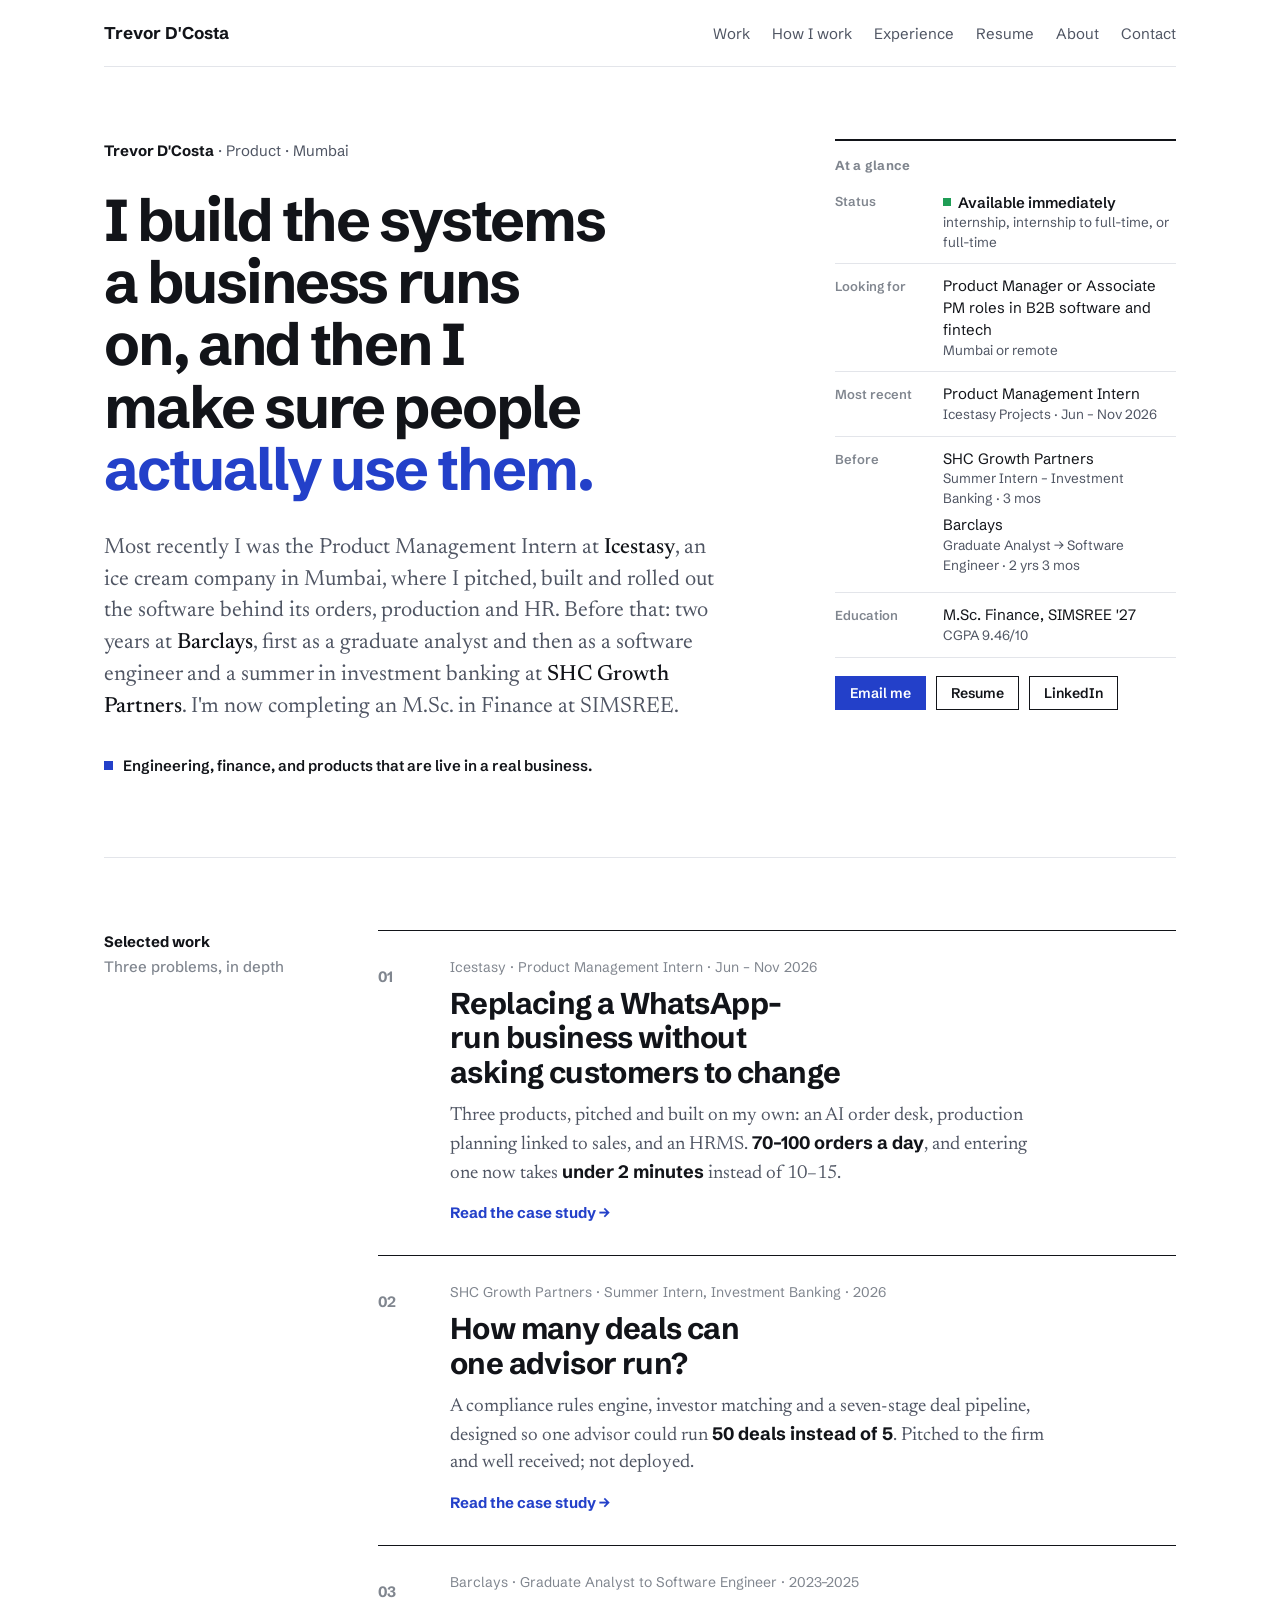
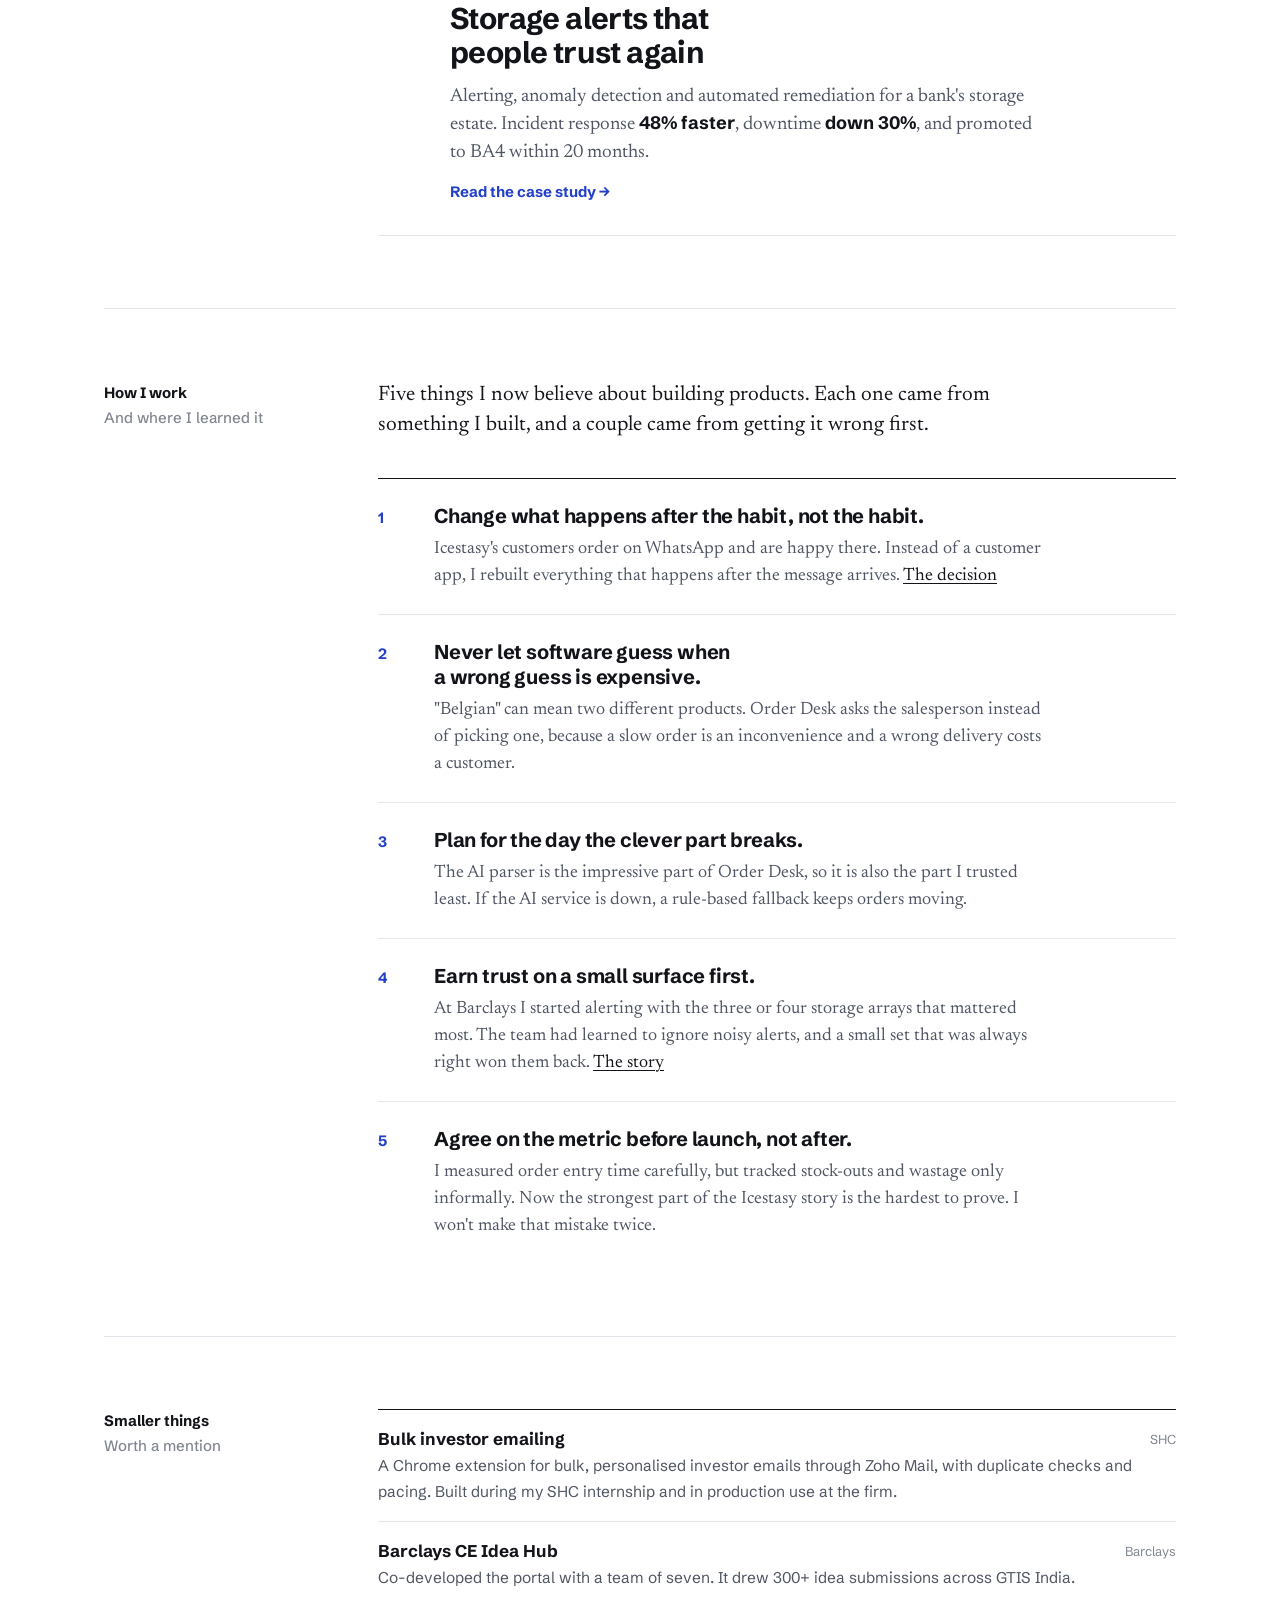
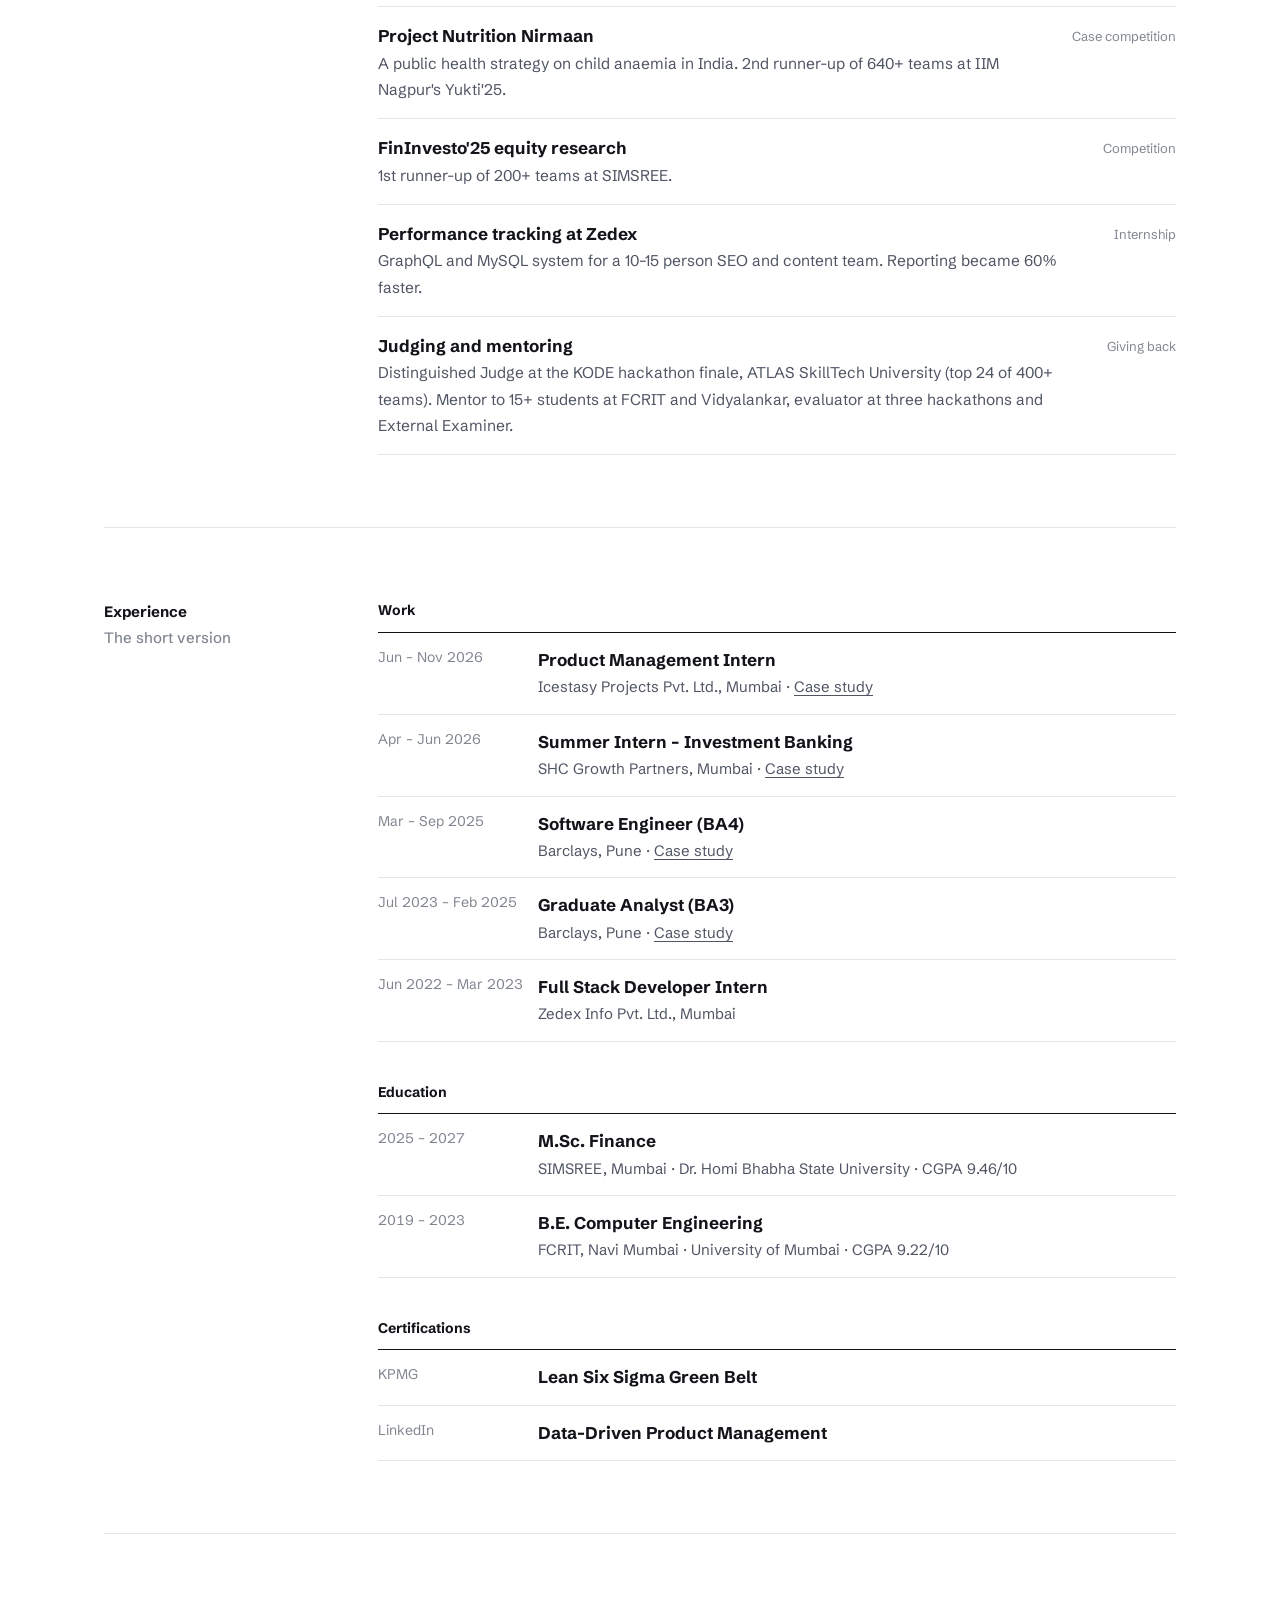
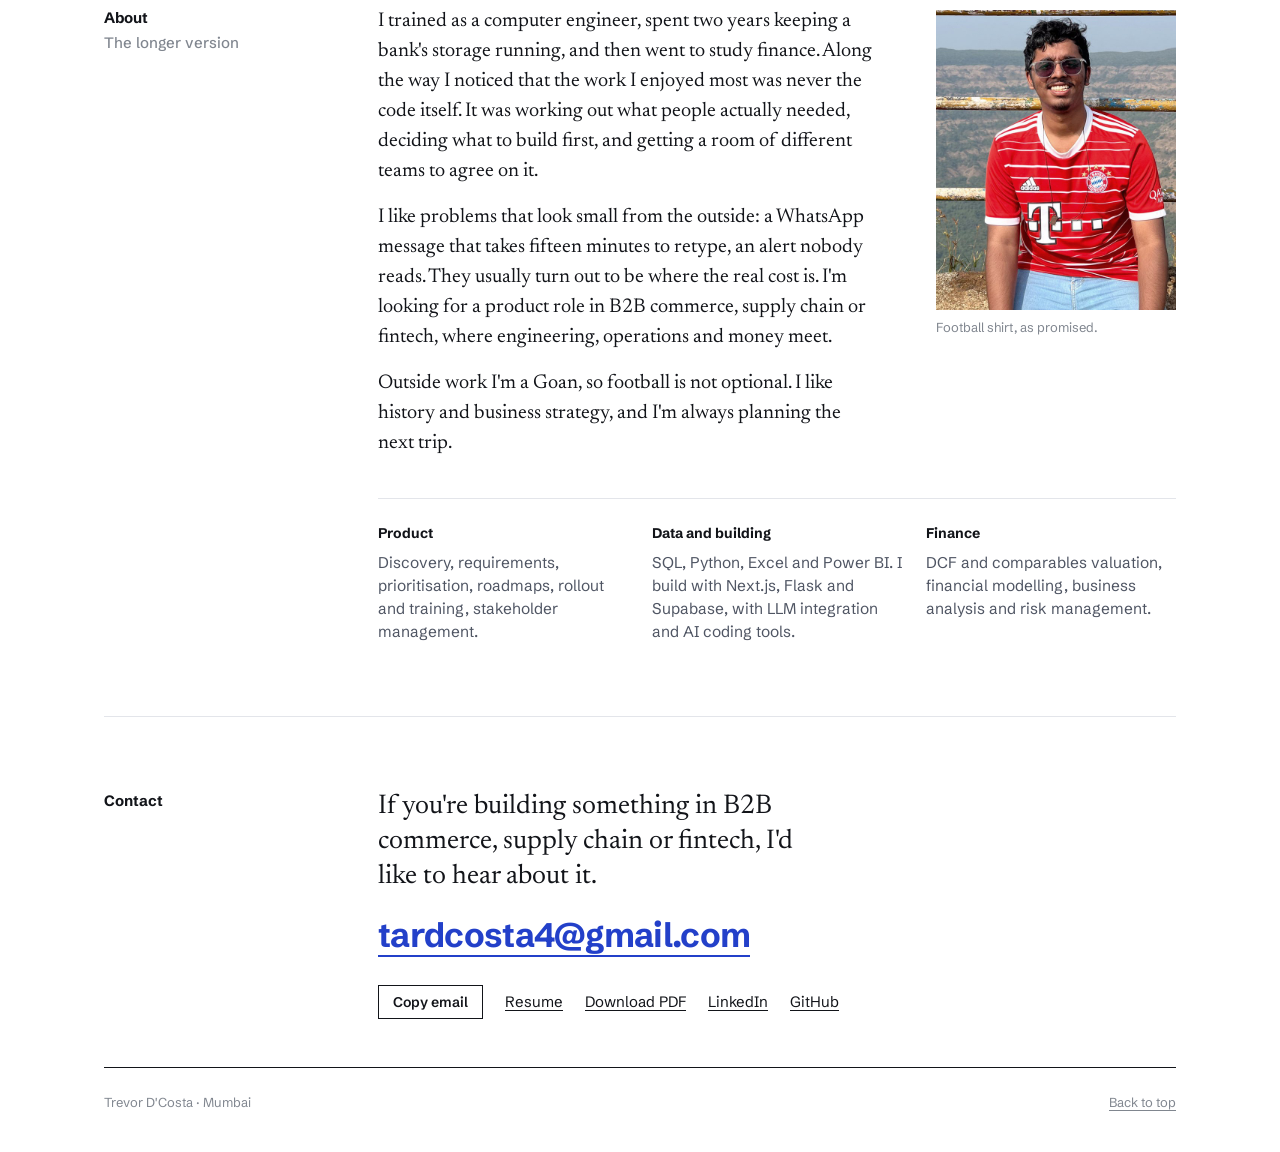
==== commit 9f0546be: "Fix trust issues and polish portfolio - Show Barclays as Graduate Analyst -> Software Engineer in At" ====
--- a/index.html
+++ b/index.html
@@ -8,13 +8,10 @@
 <meta property="og:title" content="Trevor D'Costa">
 <meta property="og:description" content="I build the systems a business runs on, and then I make sure people actually use them.">
 <meta property="og:type" content="website">
+<meta property="og:image" content="https://dcostat04.github.io/trevorportfolio/images/share.png">
+<meta name="twitter:card" content="summary_large_image">
 <meta property="og:url" content="https://dcostat04.github.io/trevorportfolio/">
 <meta name="theme-color" content="#2340c9">
-<meta property="og:image" content="https://dcostat04.github.io/trevorportfolio/og.png">
-<meta property="og:image:width" content="1200">
-<meta property="og:image:height" content="630">
-<meta property="og:image:alt" content="Trevor D'Costa: I build the systems a business runs on, and then I make sure people actually use them.">
-<meta name="twitter:card" content="summary_large_image">
 <link rel="icon" href="favicon.svg" type="image/svg+xml">
 <link rel="preconnect" href="https://fonts.googleapis.com">
 <link rel="preconnect" href="https://fonts.gstatic.com" crossorigin>
@@ -42,7 +39,7 @@
       <div class="hero-text">
         <p class="kicker"><b>Trevor D'Costa</b> · Product · Mumbai</p>
         <h1>I build the systems a business runs on, and then I make sure people <em>actually use them.</em></h1>
-        <p class="facts">At <b>Icestasy</b>, an ice cream company in Mumbai, I replaced a business that ran on WhatsApp messages with software I pitched, built and rolled out myself, for orders, production and HR. The order system alone now handles <b>70–100 orders a day</b>. Before that, I spent two years in engineering at <b>Barclays</b> and a summer in investment banking at <b>SHC Growth Partners</b>. I'm now completing an M.Sc. in Finance at SIMSREE.</p>
+        <p class="facts">Most recently I was the Product Management Intern at <b>Icestasy</b>, an ice cream company in Mumbai, where I pitched, built and rolled out the software behind its orders, production and HR. Before that: two years at <b>Barclays</b>, first as a graduate analyst and then as a software engineer and a summer in investment banking at <b>SHC Growth Partners</b>. I'm now completing an M.Sc. in Finance at SIMSREE.</p>
         <p class="now">Engineering, finance, and products that are live in a real business.</p>
       </div>
       <aside class="glance" id="glance" aria-label="At a glance">
@@ -162,6 +159,7 @@
         <div class="links">
           <button type="button" class="btn" id="copy">Copy email</button>
           <a href="resume.html">Resume</a>
+          <a href="resume.pdf" download>Download PDF</a>
           <a href="https://www.linkedin.com/in/trevordco/" target="_blank" rel="noopener">LinkedIn</a>
           <a href="https://github.com/dcostat04" target="_blank" rel="noopener">GitHub</a>
         </div>
--- a/css/site.css
+++ b/css/site.css
@@ -51,7 +51,7 @@
 .top nav{display:flex;gap:22px;flex-wrap:wrap;font-size:15px}
 .top nav a{text-decoration:none;color:var(--soft)}
 .top nav a:hover,.top nav a[aria-current]{color:var(--cobalt)}
-@media (max-width:560px){.top{flex-direction:column;gap:8px;padding-block:14px 12px;position:static}.top nav{gap:6px 16px;font-size:14px}html{scroll-padding-top:16px}.side h2{top:16px}}
+@media (max-width:560px){.top{flex-direction:column;gap:8px;padding-block:14px 0}.top nav{flex-wrap:wrap;gap:8px 18px;font-size:14px;width:100%;padding-bottom:12px}.top nav a{white-space:nowrap}}
 
 /* grid */
 .row{display:grid;grid-template-columns:repeat(12,minmax(0,1fr));column-gap:24px}
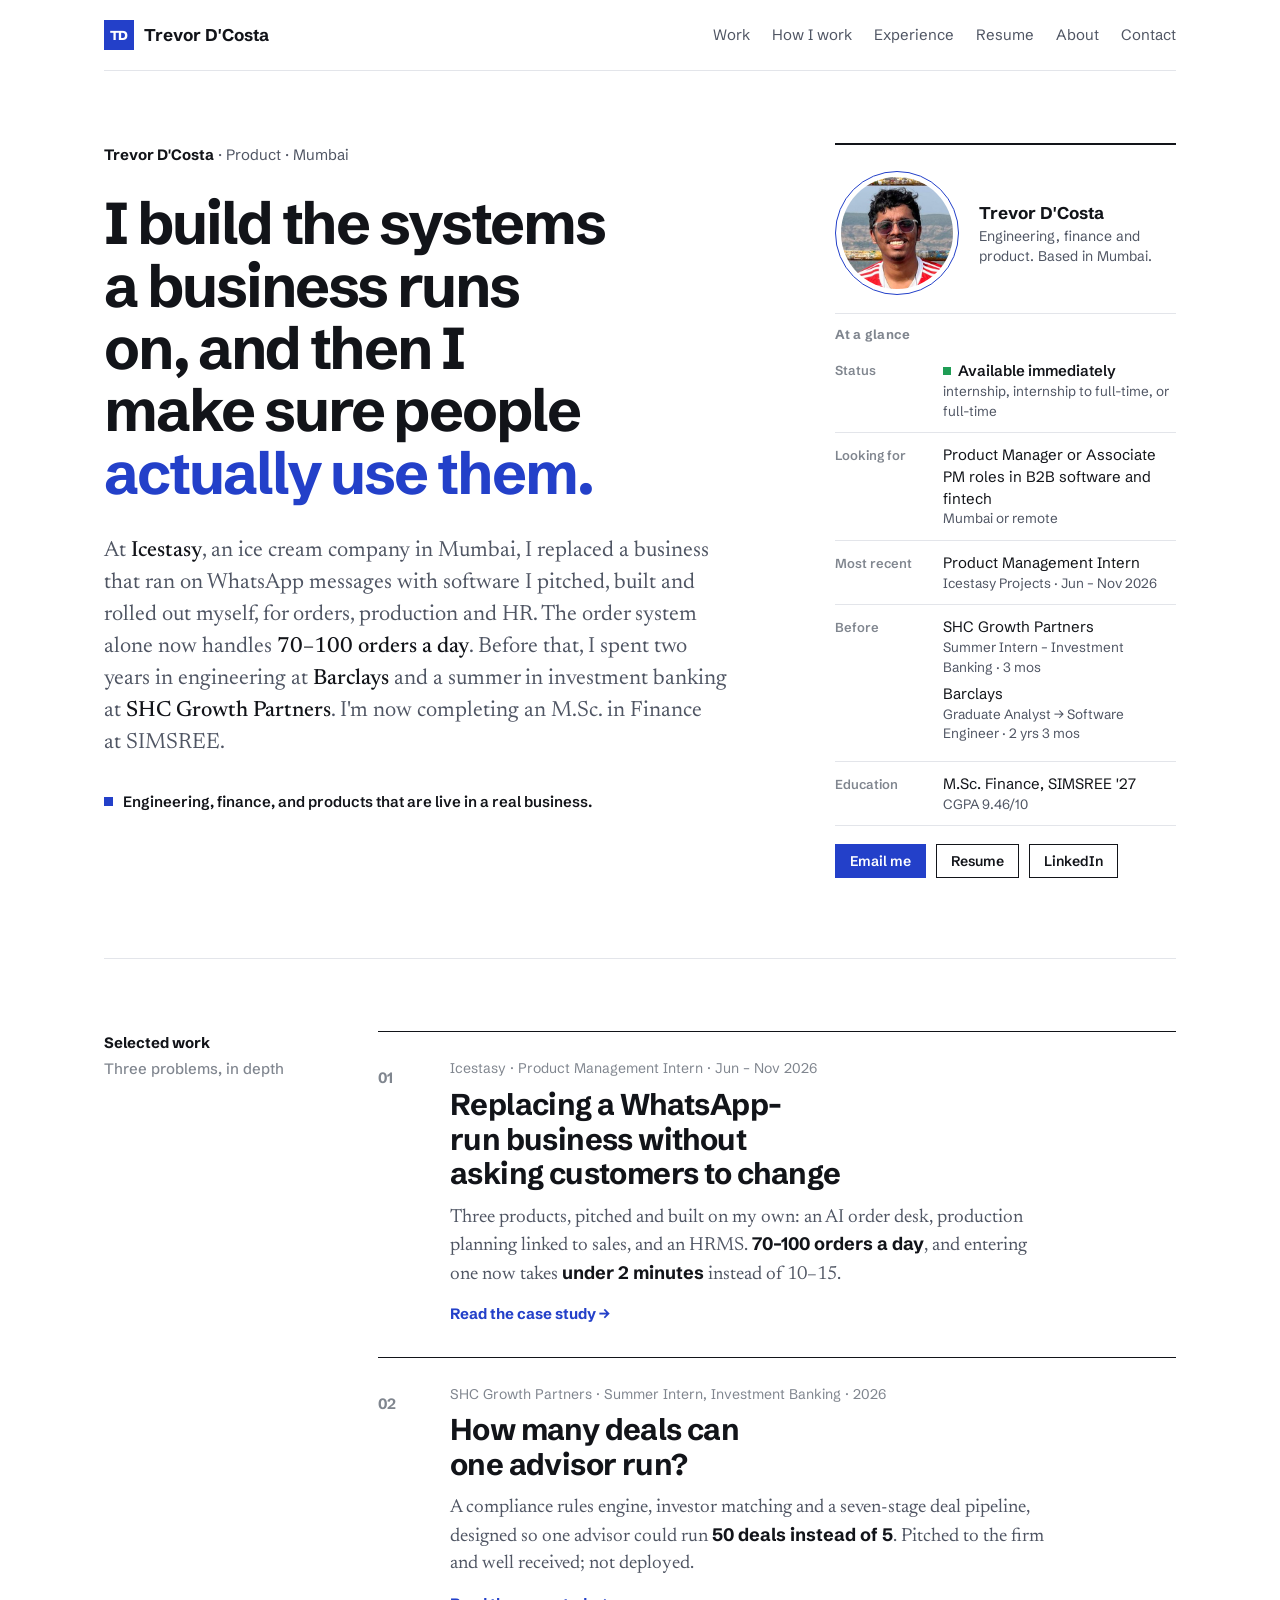
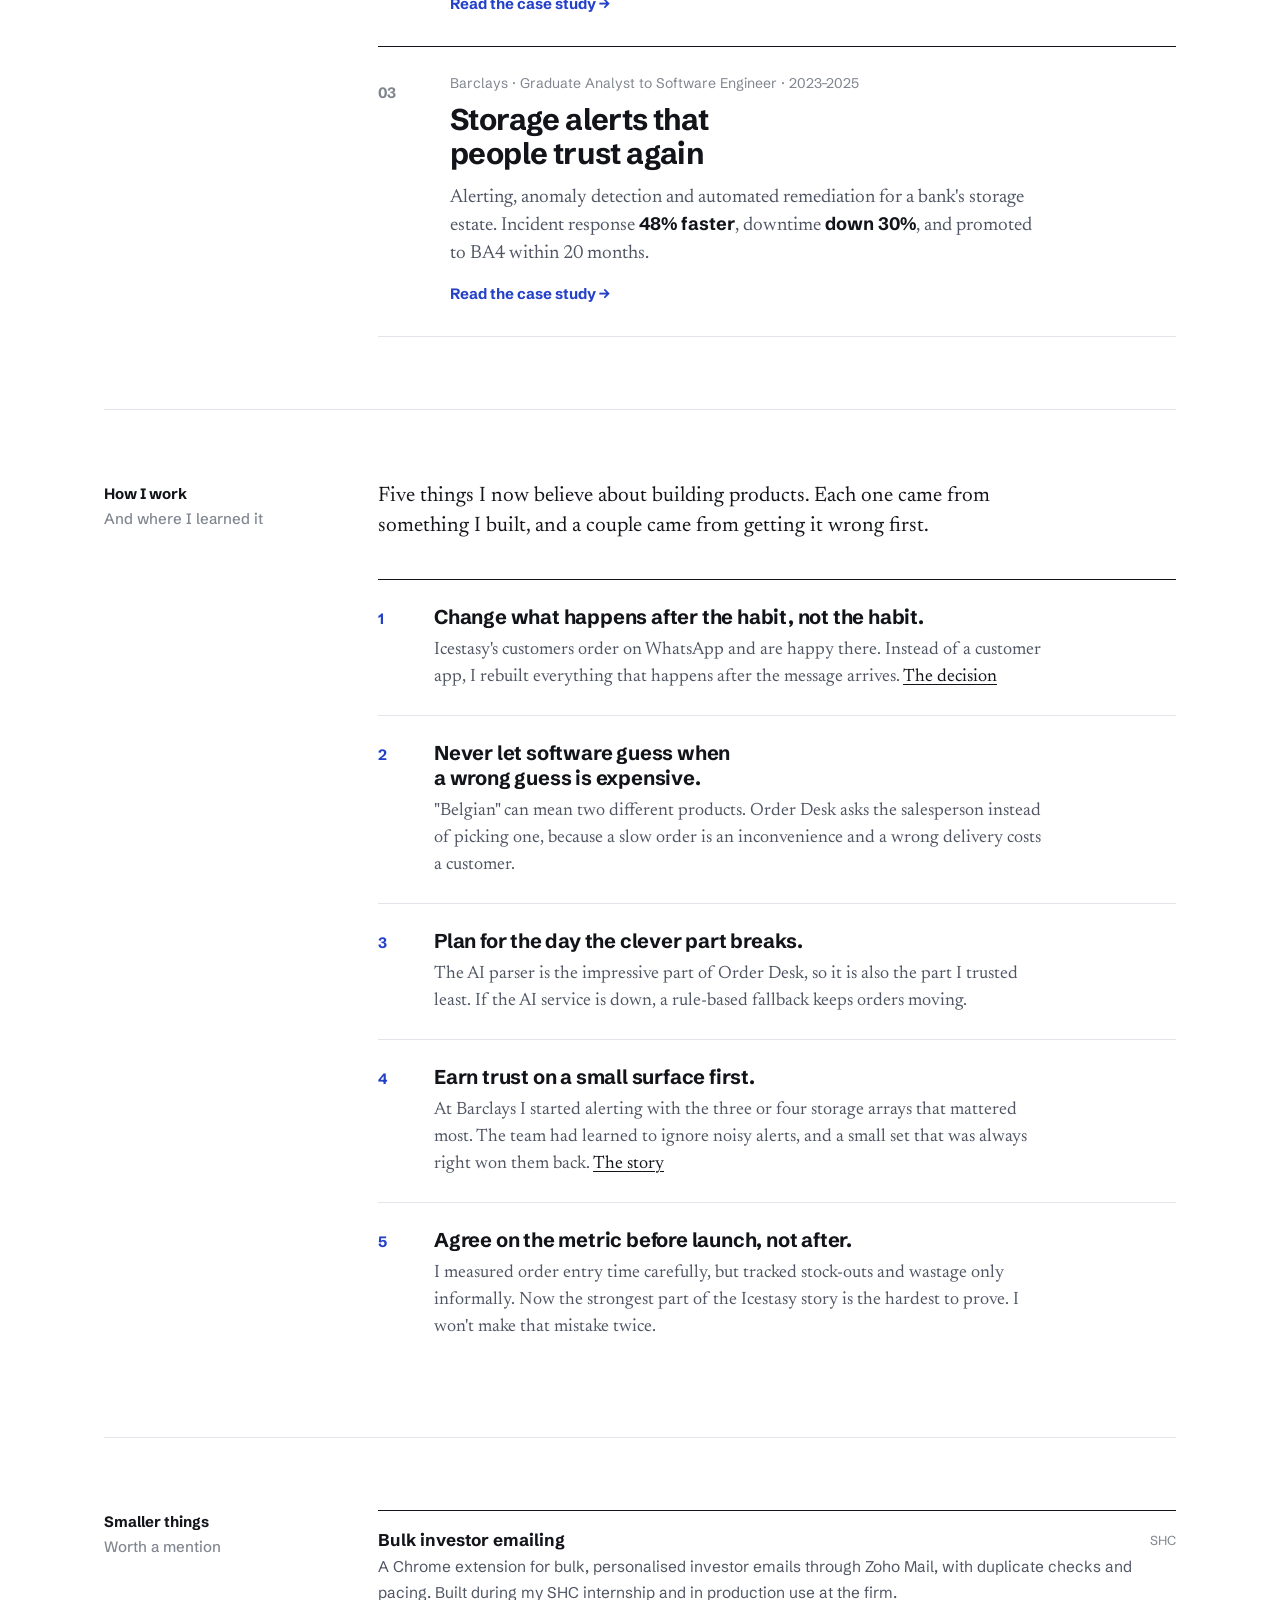
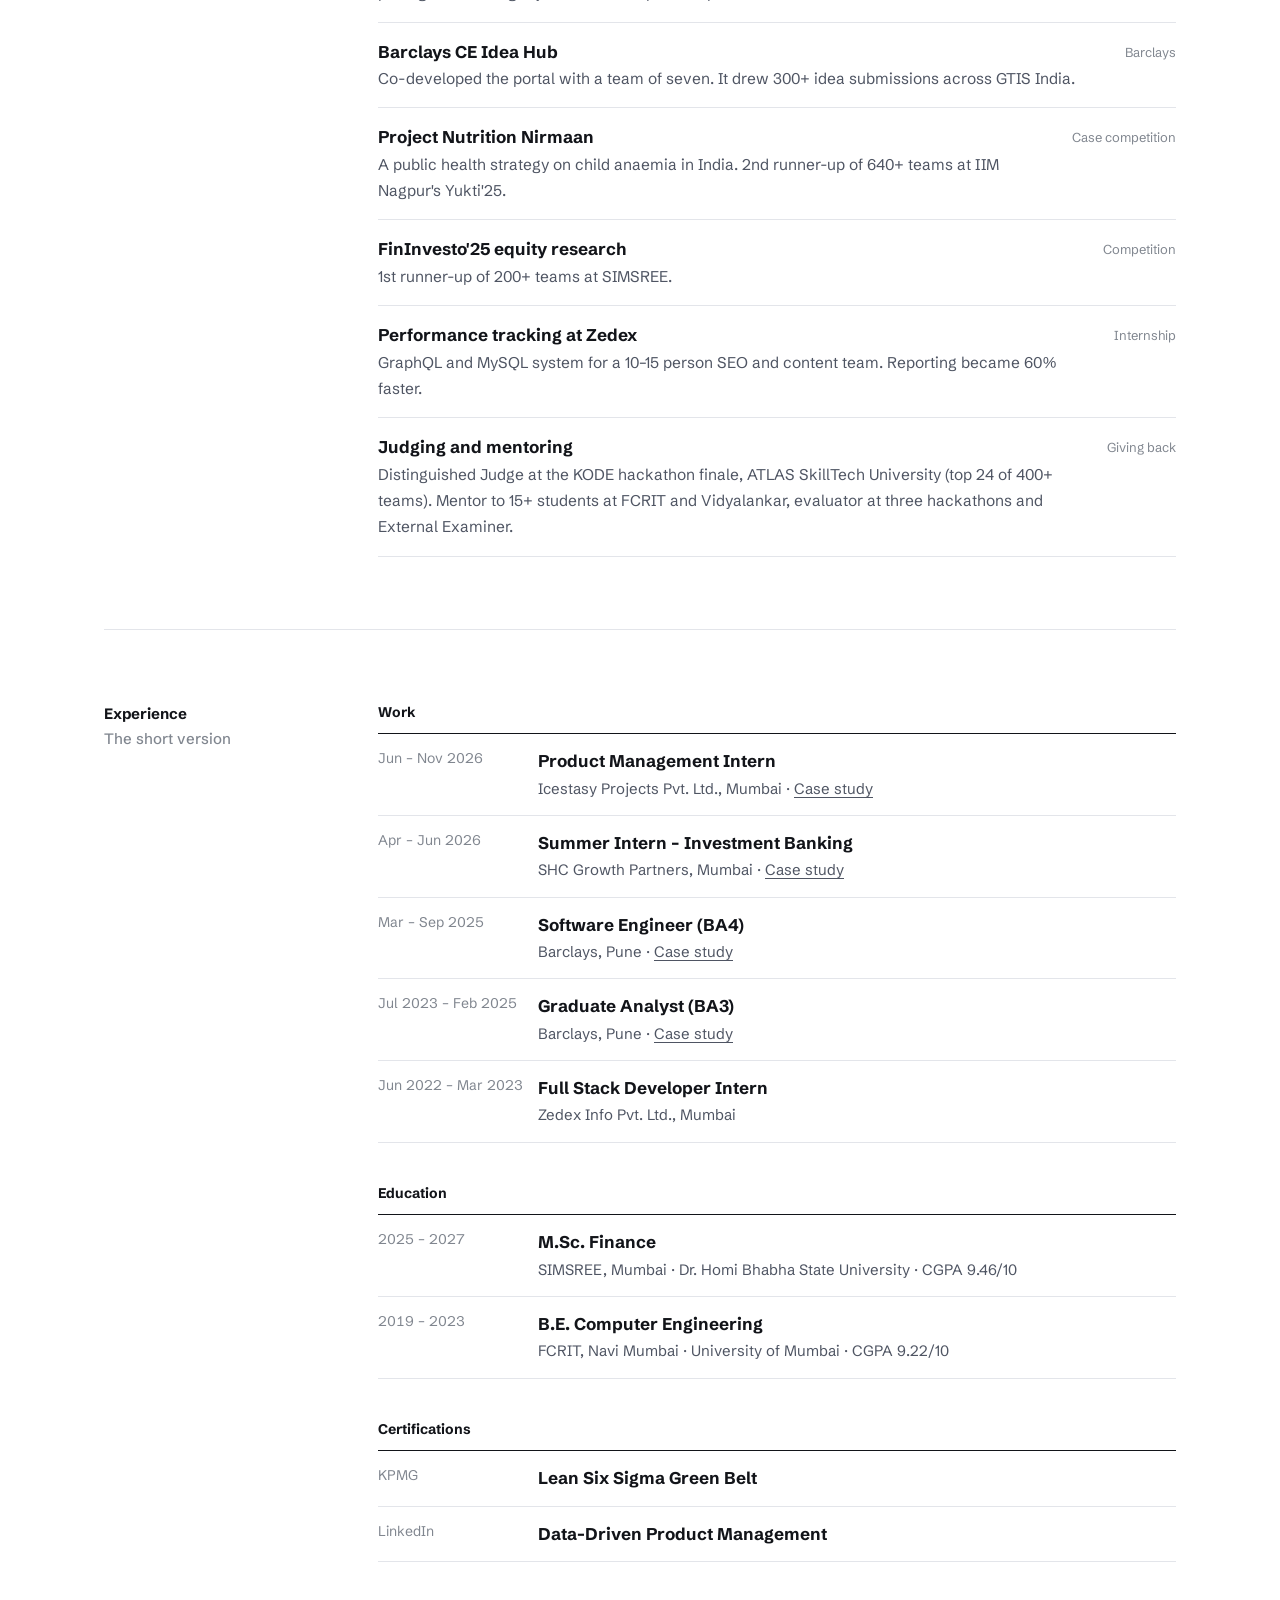
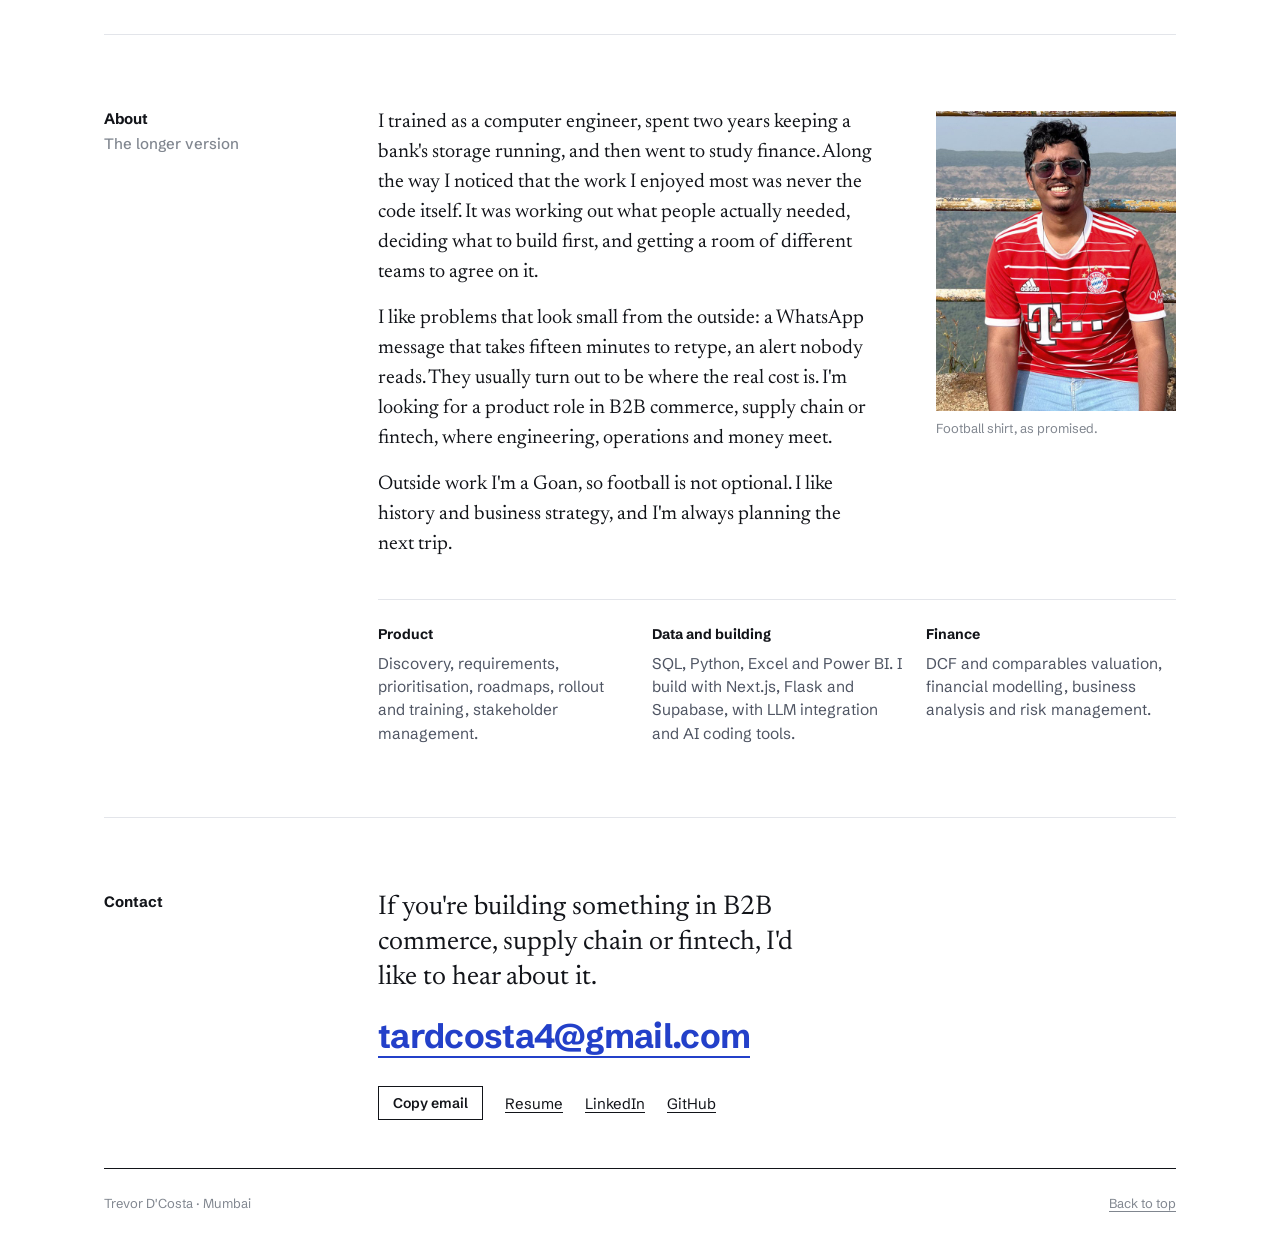
==== commit 53fa3222: "Add TD monogram to header and portrait to At a glance panel Co-Authored-By: Claude Opus 5.5 <noreply" ====
--- a/index.html
+++ b/index.html
@@ -8,10 +8,13 @@
 <meta property="og:title" content="Trevor D'Costa">
 <meta property="og:description" content="I build the systems a business runs on, and then I make sure people actually use them.">
 <meta property="og:type" content="website">
-<meta property="og:image" content="https://dcostat04.github.io/trevorportfolio/images/share.png">
-<meta name="twitter:card" content="summary_large_image">
 <meta property="og:url" content="https://dcostat04.github.io/trevorportfolio/">
 <meta name="theme-color" content="#2340c9">
+<meta property="og:image" content="https://dcostat04.github.io/trevorportfolio/og.png">
+<meta property="og:image:width" content="1200">
+<meta property="og:image:height" content="630">
+<meta property="og:image:alt" content="Trevor D'Costa: I build the systems a business runs on, and then I make sure people actually use them.">
+<meta name="twitter:card" content="summary_large_image">
 <link rel="icon" href="favicon.svg" type="image/svg+xml">
 <link rel="preconnect" href="https://fonts.googleapis.com">
 <link rel="preconnect" href="https://fonts.gstatic.com" crossorigin>
@@ -23,7 +26,7 @@
 <div class="wrap">
 
   <header class="top">
-    <a class="me" href="./">Trevor D'Costa</a>
+    <a class="me" href="./"><span class="mark" aria-hidden="true">TD</span>Trevor D'Costa</a>
     <nav aria-label="Main">
       <a href="#work">Work</a>
       <a href="#principles">How I work</a>
@@ -39,7 +42,7 @@
       <div class="hero-text">
         <p class="kicker"><b>Trevor D'Costa</b> · Product · Mumbai</p>
         <h1>I build the systems a business runs on, and then I make sure people <em>actually use them.</em></h1>
-        <p class="facts">Most recently I was the Product Management Intern at <b>Icestasy</b>, an ice cream company in Mumbai, where I pitched, built and rolled out the software behind its orders, production and HR. Before that: two years at <b>Barclays</b>, first as a graduate analyst and then as a software engineer and a summer in investment banking at <b>SHC Growth Partners</b>. I'm now completing an M.Sc. in Finance at SIMSREE.</p>
+        <p class="facts">At <b>Icestasy</b>, an ice cream company in Mumbai, I replaced a business that ran on WhatsApp messages with software I pitched, built and rolled out myself, for orders, production and HR. The order system alone now handles <b>70–100 orders a day</b>. Before that, I spent two years in engineering at <b>Barclays</b> and a summer in investment banking at <b>SHC Growth Partners</b>. I'm now completing an M.Sc. in Finance at SIMSREE.</p>
         <p class="now">Engineering, finance, and products that are live in a real business.</p>
       </div>
       <aside class="glance" id="glance" aria-label="At a glance">
@@ -159,7 +162,6 @@
         <div class="links">
           <button type="button" class="btn" id="copy">Copy email</button>
           <a href="resume.html">Resume</a>
-          <a href="resume.pdf" download>Download PDF</a>
           <a href="https://www.linkedin.com/in/trevordco/" target="_blank" rel="noopener">LinkedIn</a>
           <a href="https://github.com/dcostat04" target="_blank" rel="noopener">GitHub</a>
         </div>
--- a/css/site.css
+++ b/css/site.css
@@ -46,12 +46,15 @@
 
 /* top bar */
 .top{display:flex;justify-content:space-between;align-items:baseline;gap:20px;padding-block:20px;border-bottom:1px solid var(--rule);position:sticky;top:0;z-index:10;background:var(--paper);box-shadow:0 0 0 100vmax var(--paper);clip-path:inset(0 -100vmax)}
-.top .me{font-weight:700;text-decoration:none;font-size:17px}
+.top .me{font-weight:700;text-decoration:none;font-size:17px;display:inline-flex;align-items:center;gap:10px}
+.mark{display:inline-grid;place-items:center;width:30px;height:30px;background:var(--cobalt);color:#fff;font:800 13px/1 var(--sans);letter-spacing:-.02em}
+:root[data-theme="dark"] .mark{color:#111318}
+@media (prefers-color-scheme:dark){:root:not([data-theme="light"]) .mark{color:#111318}}
 .top .me:hover{color:inherit}
 .top nav{display:flex;gap:22px;flex-wrap:wrap;font-size:15px}
 .top nav a{text-decoration:none;color:var(--soft)}
 .top nav a:hover,.top nav a[aria-current]{color:var(--cobalt)}
-@media (max-width:560px){.top{flex-direction:column;gap:8px;padding-block:14px 0}.top nav{flex-wrap:wrap;gap:8px 18px;font-size:14px;width:100%;padding-bottom:12px}.top nav a{white-space:nowrap}}
+@media (max-width:560px){.top{flex-direction:column;gap:8px;padding-block:14px 12px;position:static}.top nav{gap:6px 16px;font-size:14px}html{scroll-padding-top:16px}.side h2{top:16px}}
 
 /* grid */
 .row{display:grid;grid-template-columns:repeat(12,minmax(0,1fr));column-gap:24px}
@@ -289,6 +292,10 @@
 @media (max-width:980px){.hero .row{display:block}.hero .glance{margin-top:48px;max-width:520px}}
 .glance{border-top:2px solid var(--ink);padding-top:4px}
 .glance h2{font-size:13px;font-weight:700;letter-spacing:.02em;color:var(--faint);padding:10px 0 4px}
+.glance .face{display:flex;align-items:center;gap:20px;padding:22px 0 18px;border-bottom:1px solid var(--rule)}
+.glance .face img{width:112px;height:112px;border-radius:50%;object-fit:cover;flex:none;outline:1.5px solid var(--cobalt);outline-offset:5px;margin:6px}
+.glance .face b{display:block;font-size:17px}
+.glance .face span{display:block;color:var(--soft);font-size:14px;line-height:1.45}
 .glance dl{margin:0}
 .glance dl div{display:grid;grid-template-columns:96px minmax(0,1fr);gap:12px;padding:11px 0;border-bottom:1px solid var(--rule)}
 .glance dt{font-size:13px;color:var(--faint);font-weight:600;padding-top:1px}
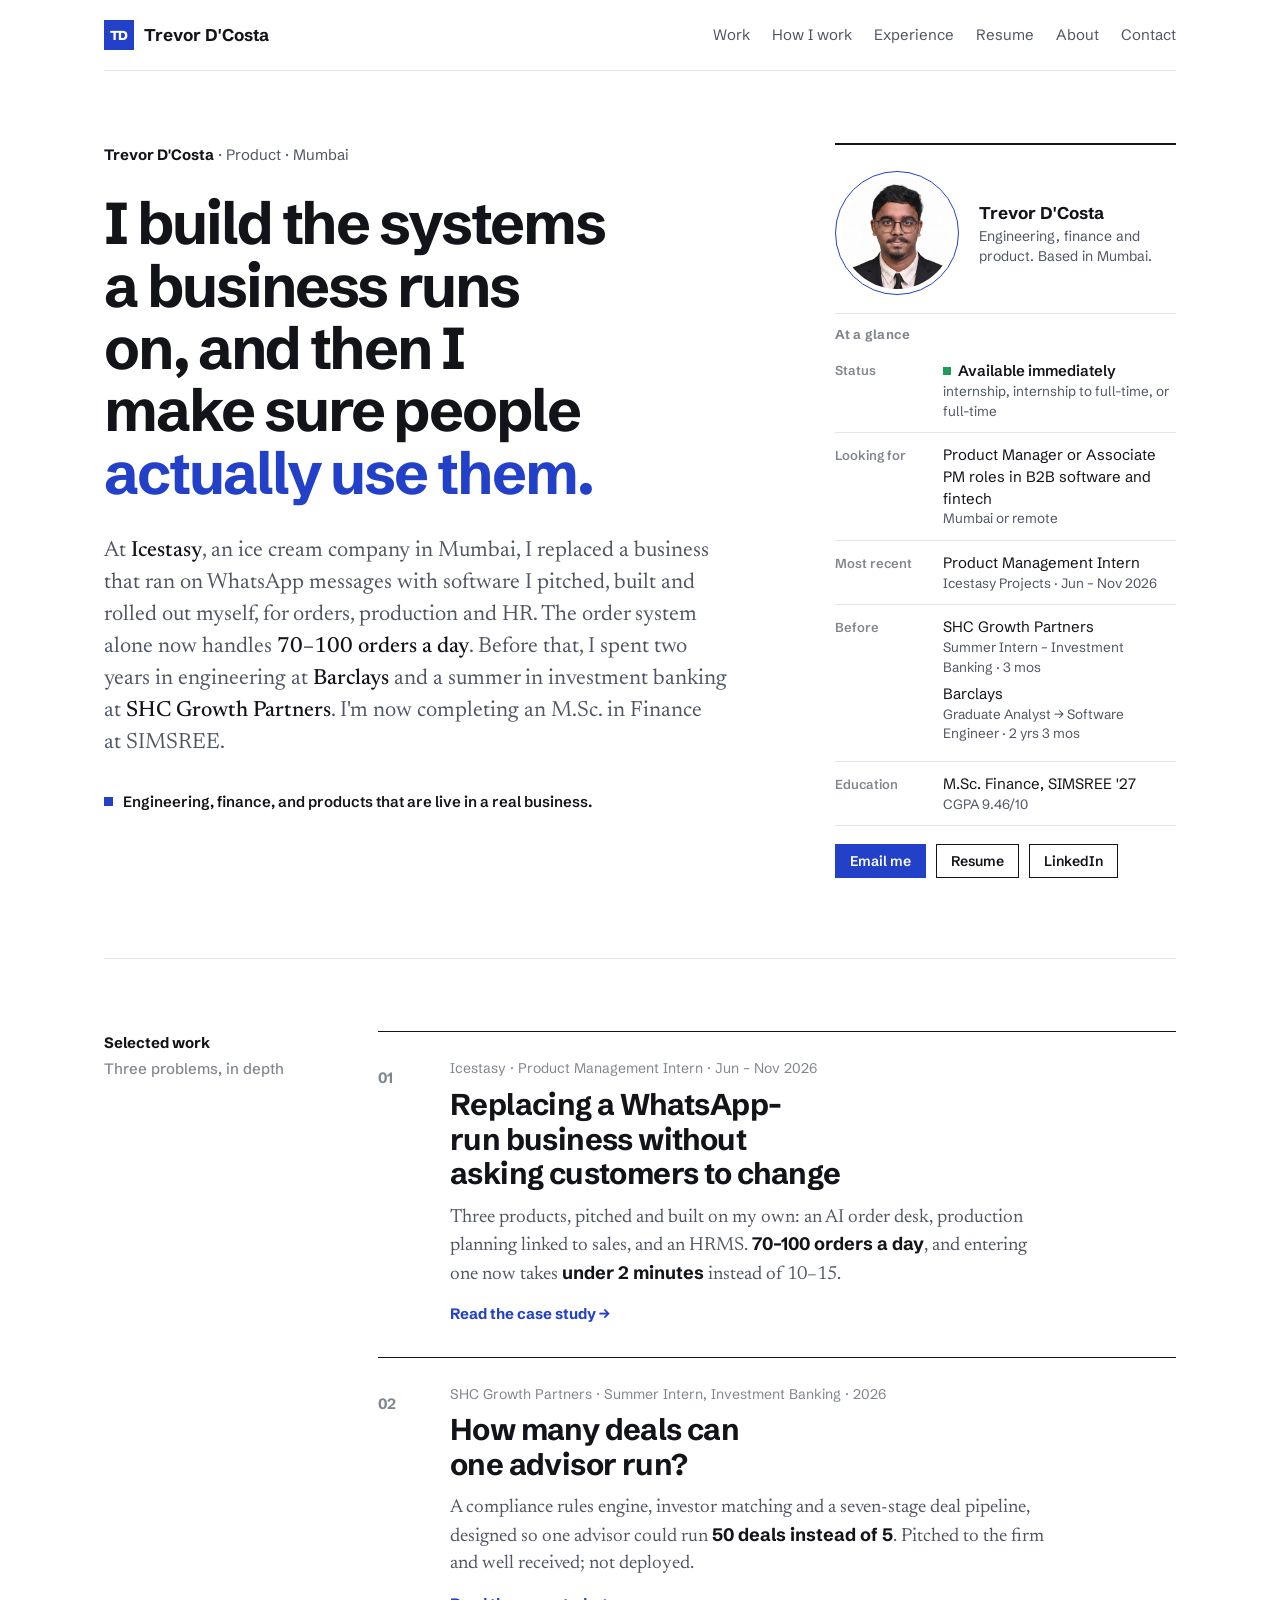
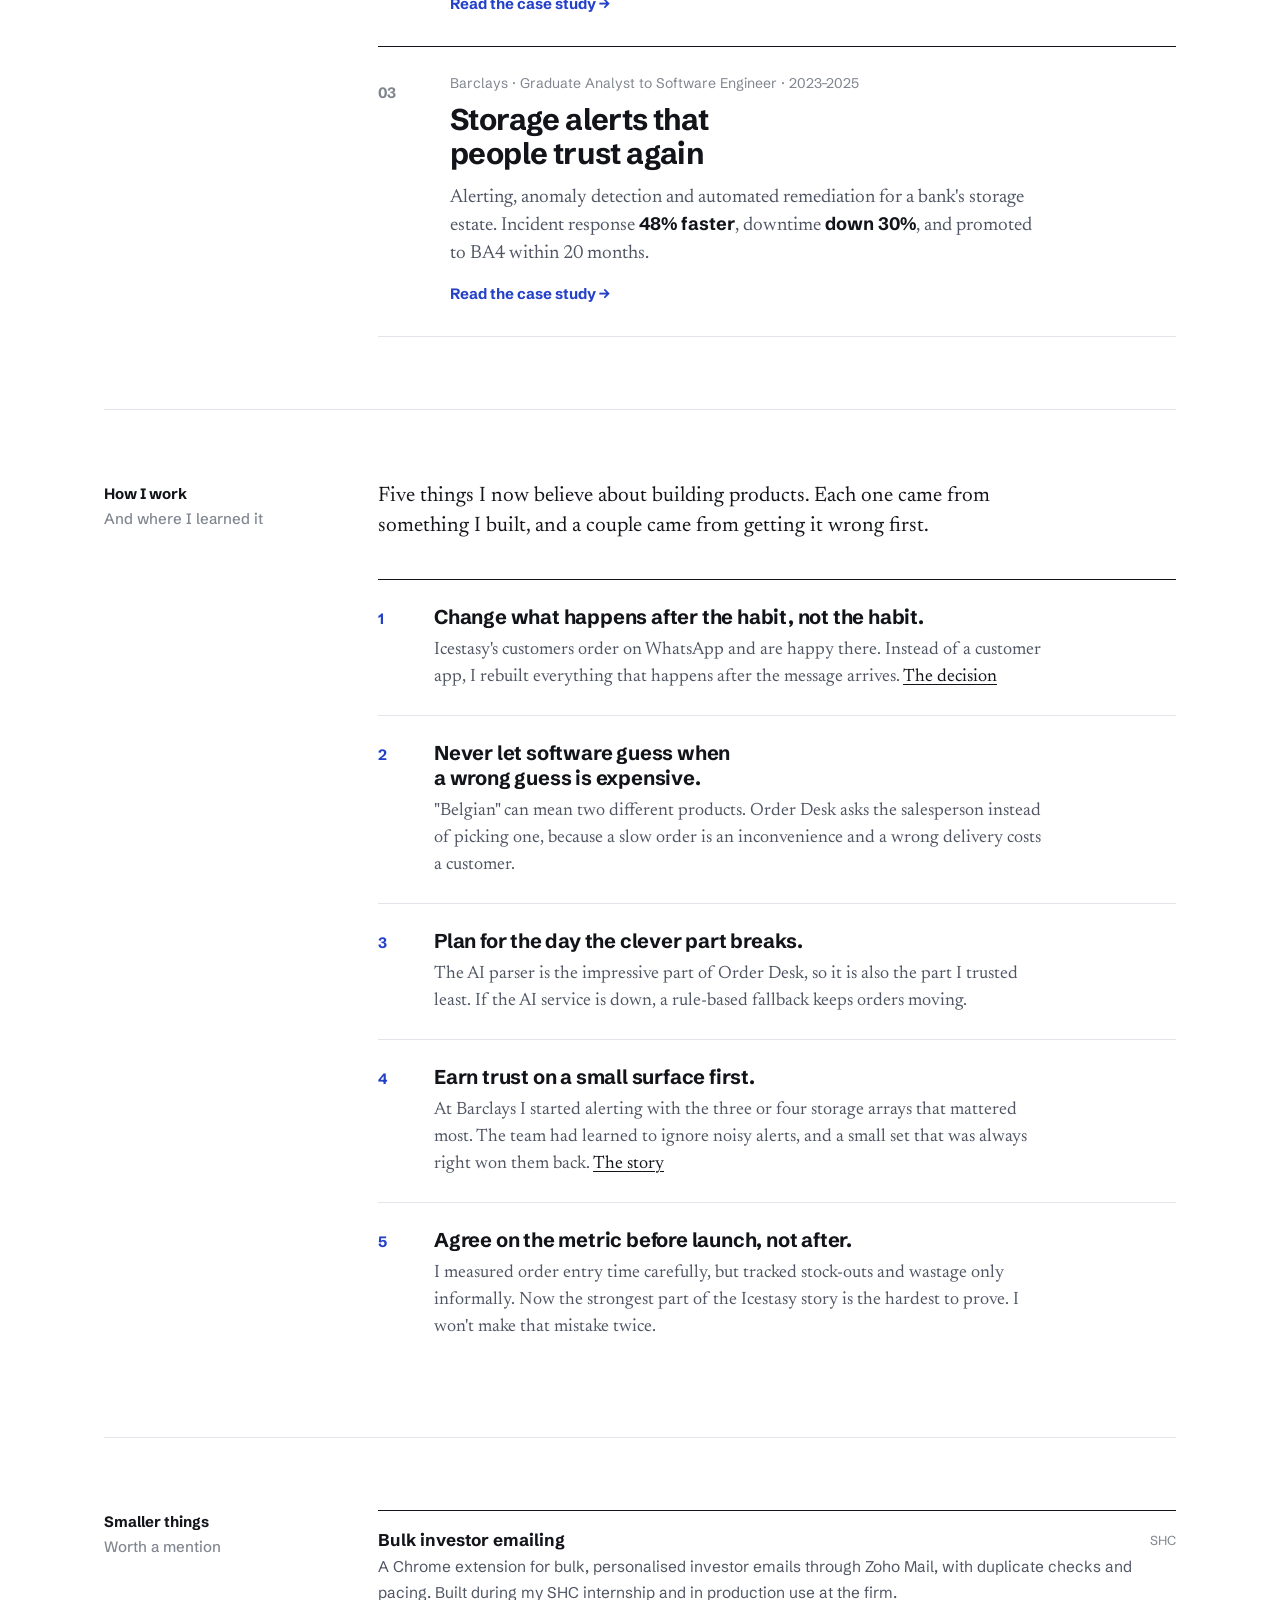
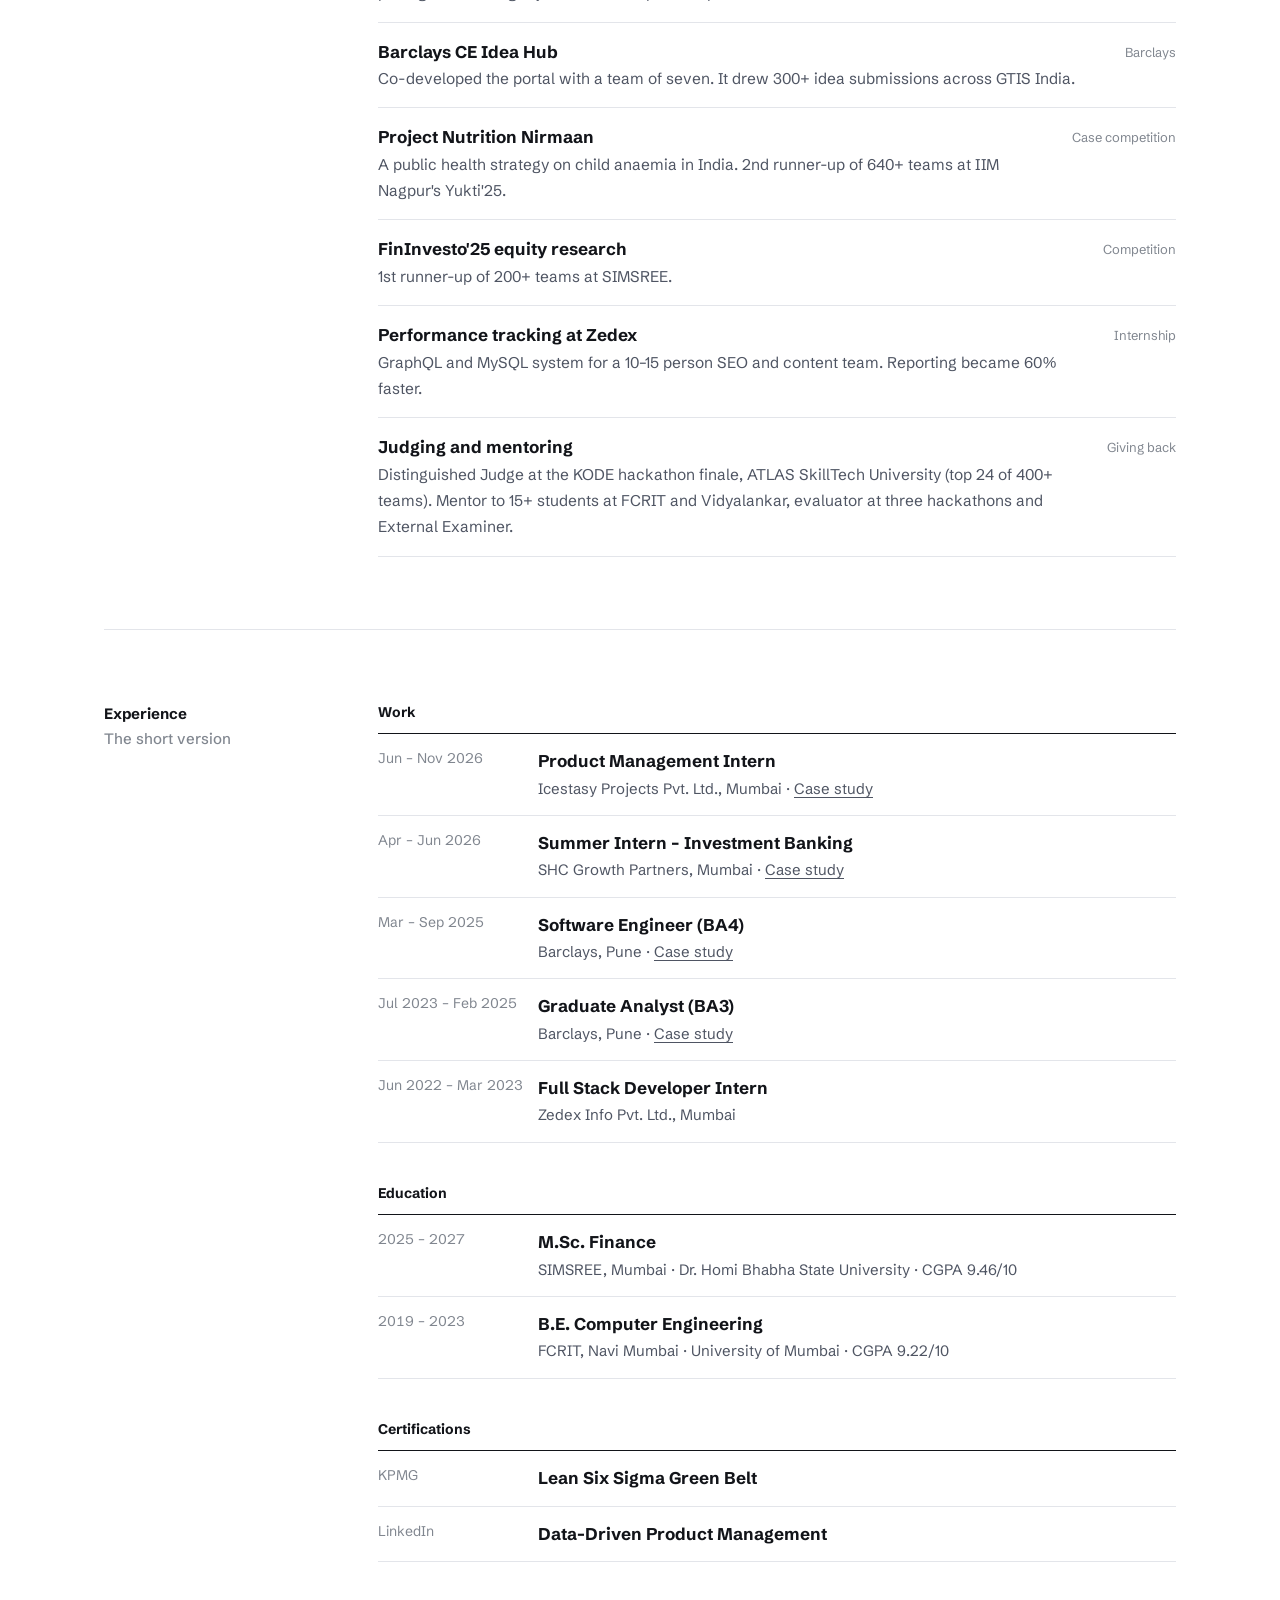
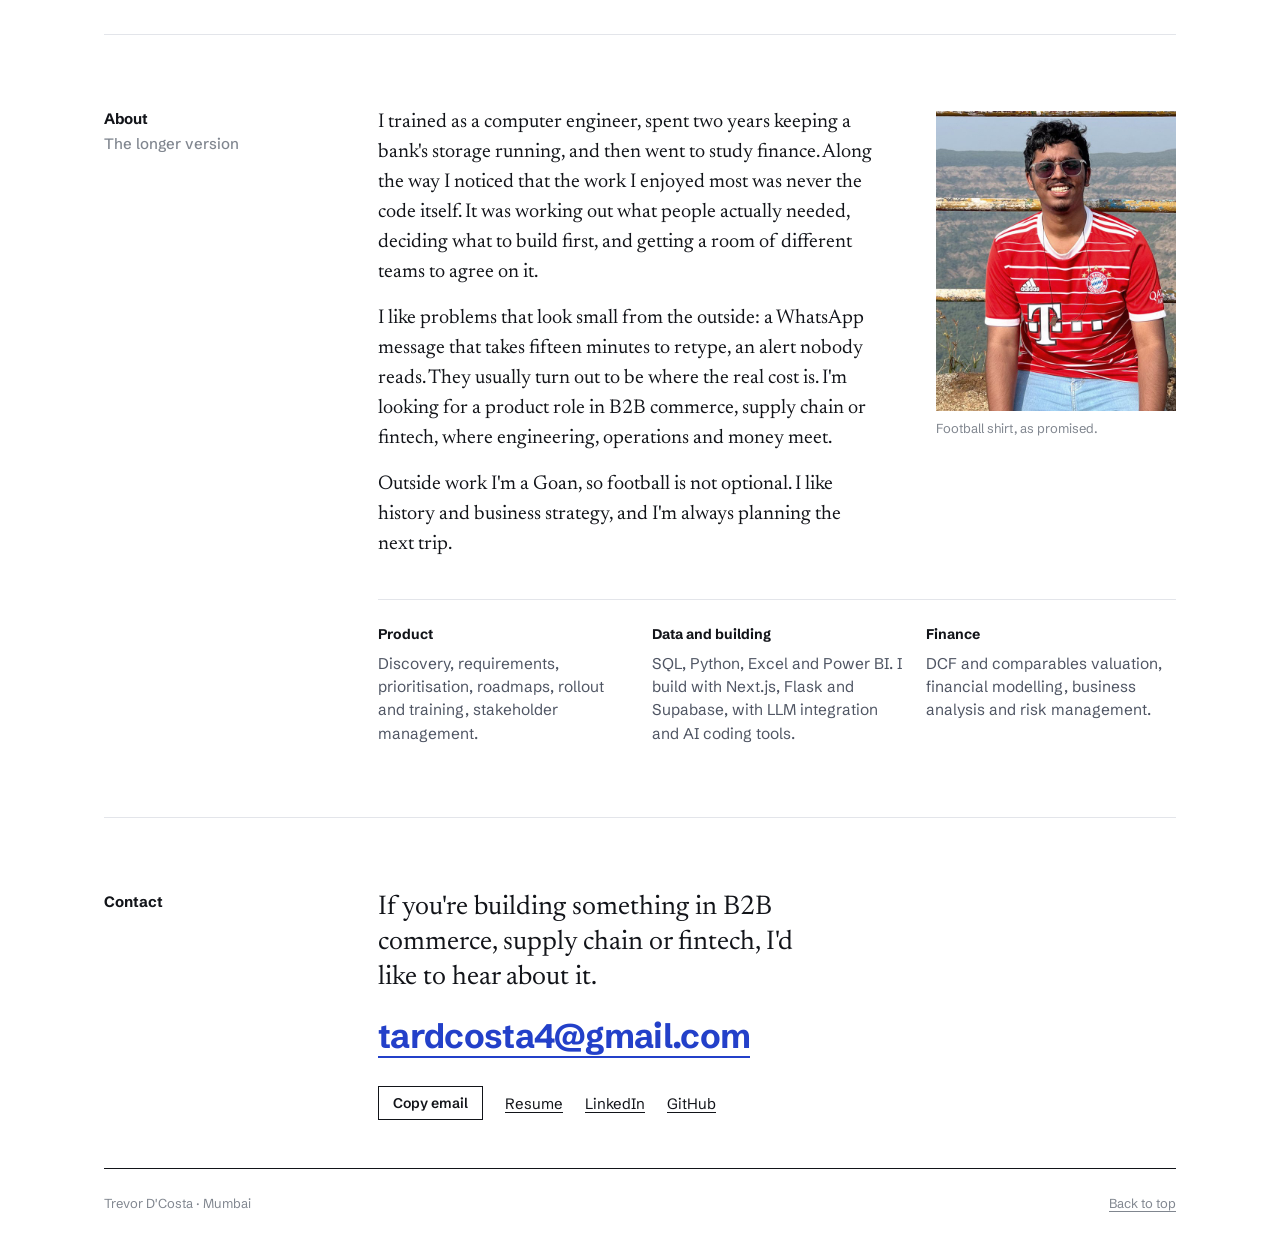
==== commit 4beb31c1: "Use new headshot in At a glance and cache-bust CSS/JS Co-Authored-By: Claude Opus 5.5 <noreply@anthr" ====
--- a/index.html
+++ b/index.html
@@ -19,7 +19,7 @@
 <link rel="preconnect" href="https://fonts.googleapis.com">
 <link rel="preconnect" href="https://fonts.gstatic.com" crossorigin>
 <link rel="stylesheet" href="https://fonts.googleapis.com/css2?family=Schibsted+Grotesk:wght@400;500;600;700;800&family=Newsreader:ital,opsz,wght@0,6..72,400;0,6..72,500;1,6..72,400&display=swap">
-<link rel="stylesheet" href="css/site.css">
+<link rel="stylesheet" href="css/site.css?v=3">
 </head>
 <body>
 <a class="skip" href="#work">Skip to work</a>
@@ -171,7 +171,7 @@
 
   <footer><span>Trevor D'Costa · Mumbai</span><a href="#">Back to top</a></footer>
 </div>
-<script src="js/site.js"></script>
-<script src="js/profile.js"></script>
+<script src="js/site.js?v=3"></script>
+<script src="js/profile.js?v=3"></script>
 </body>
 </html>
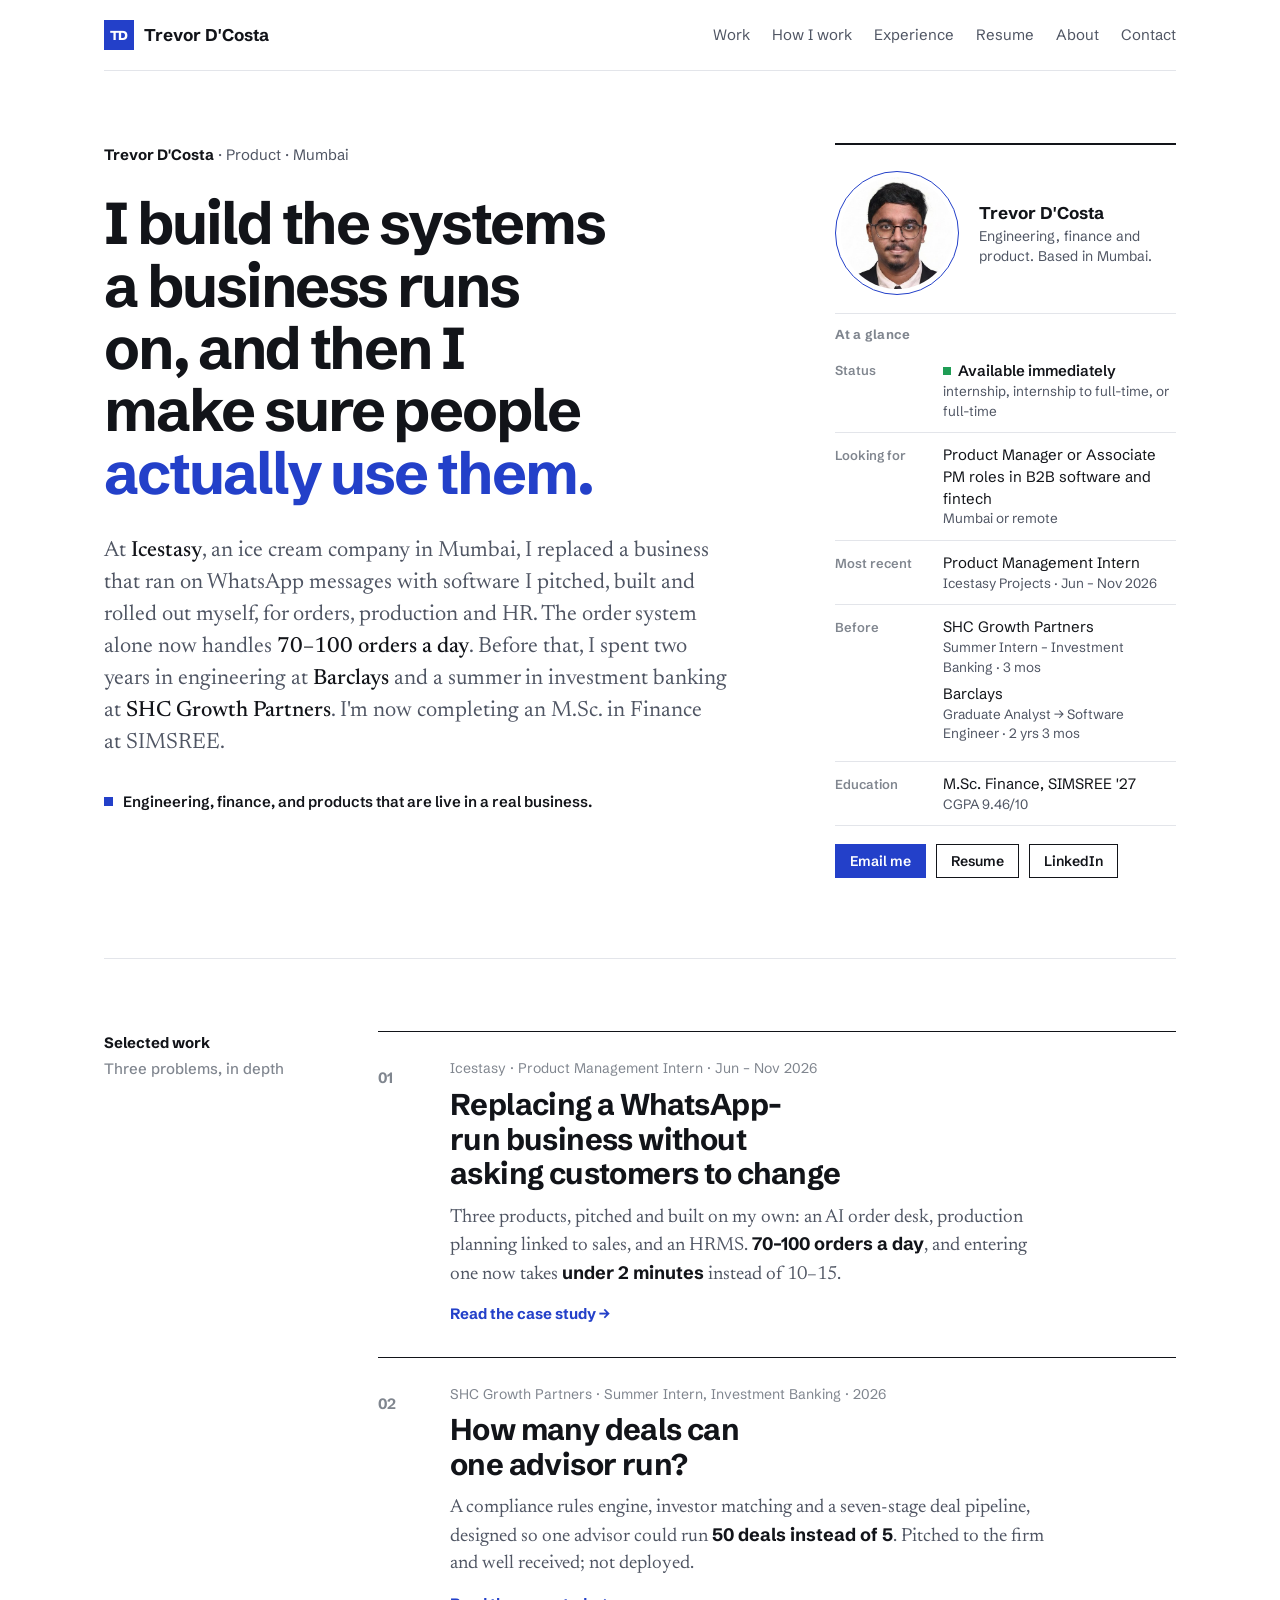
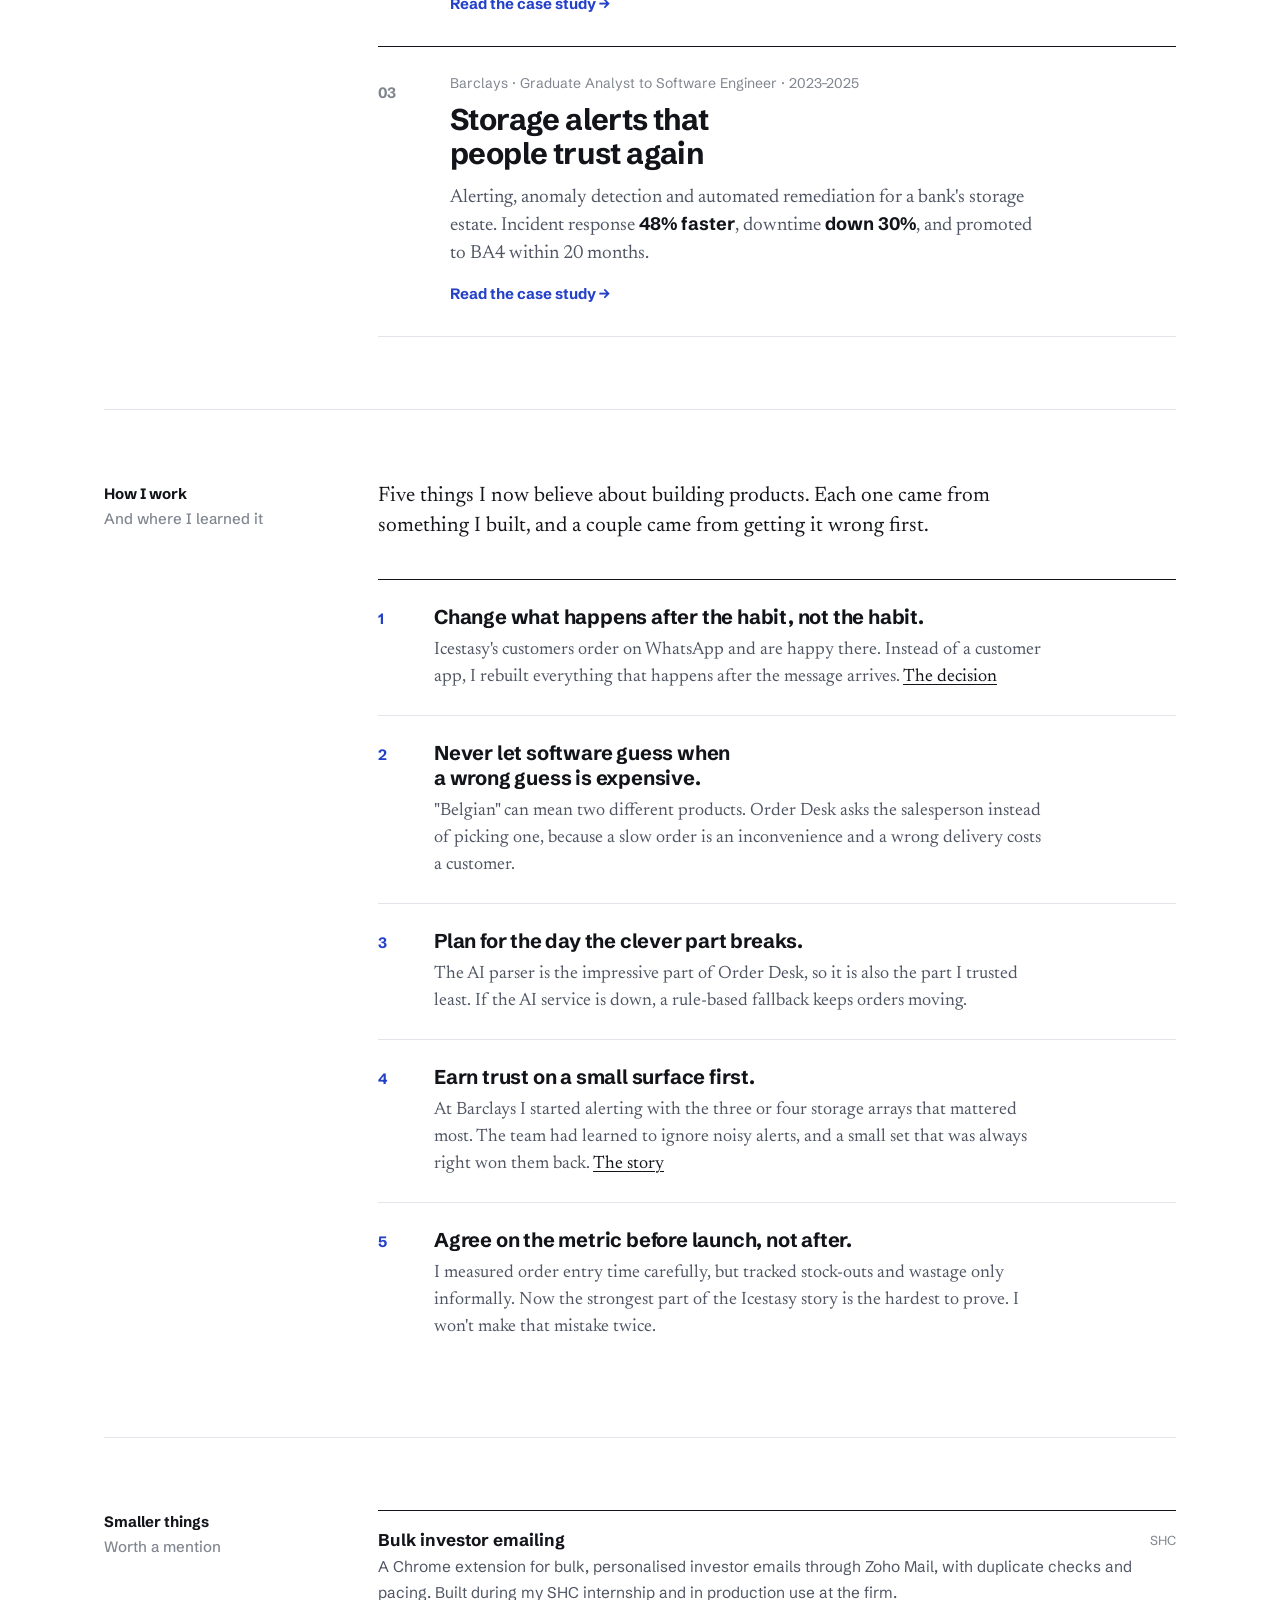
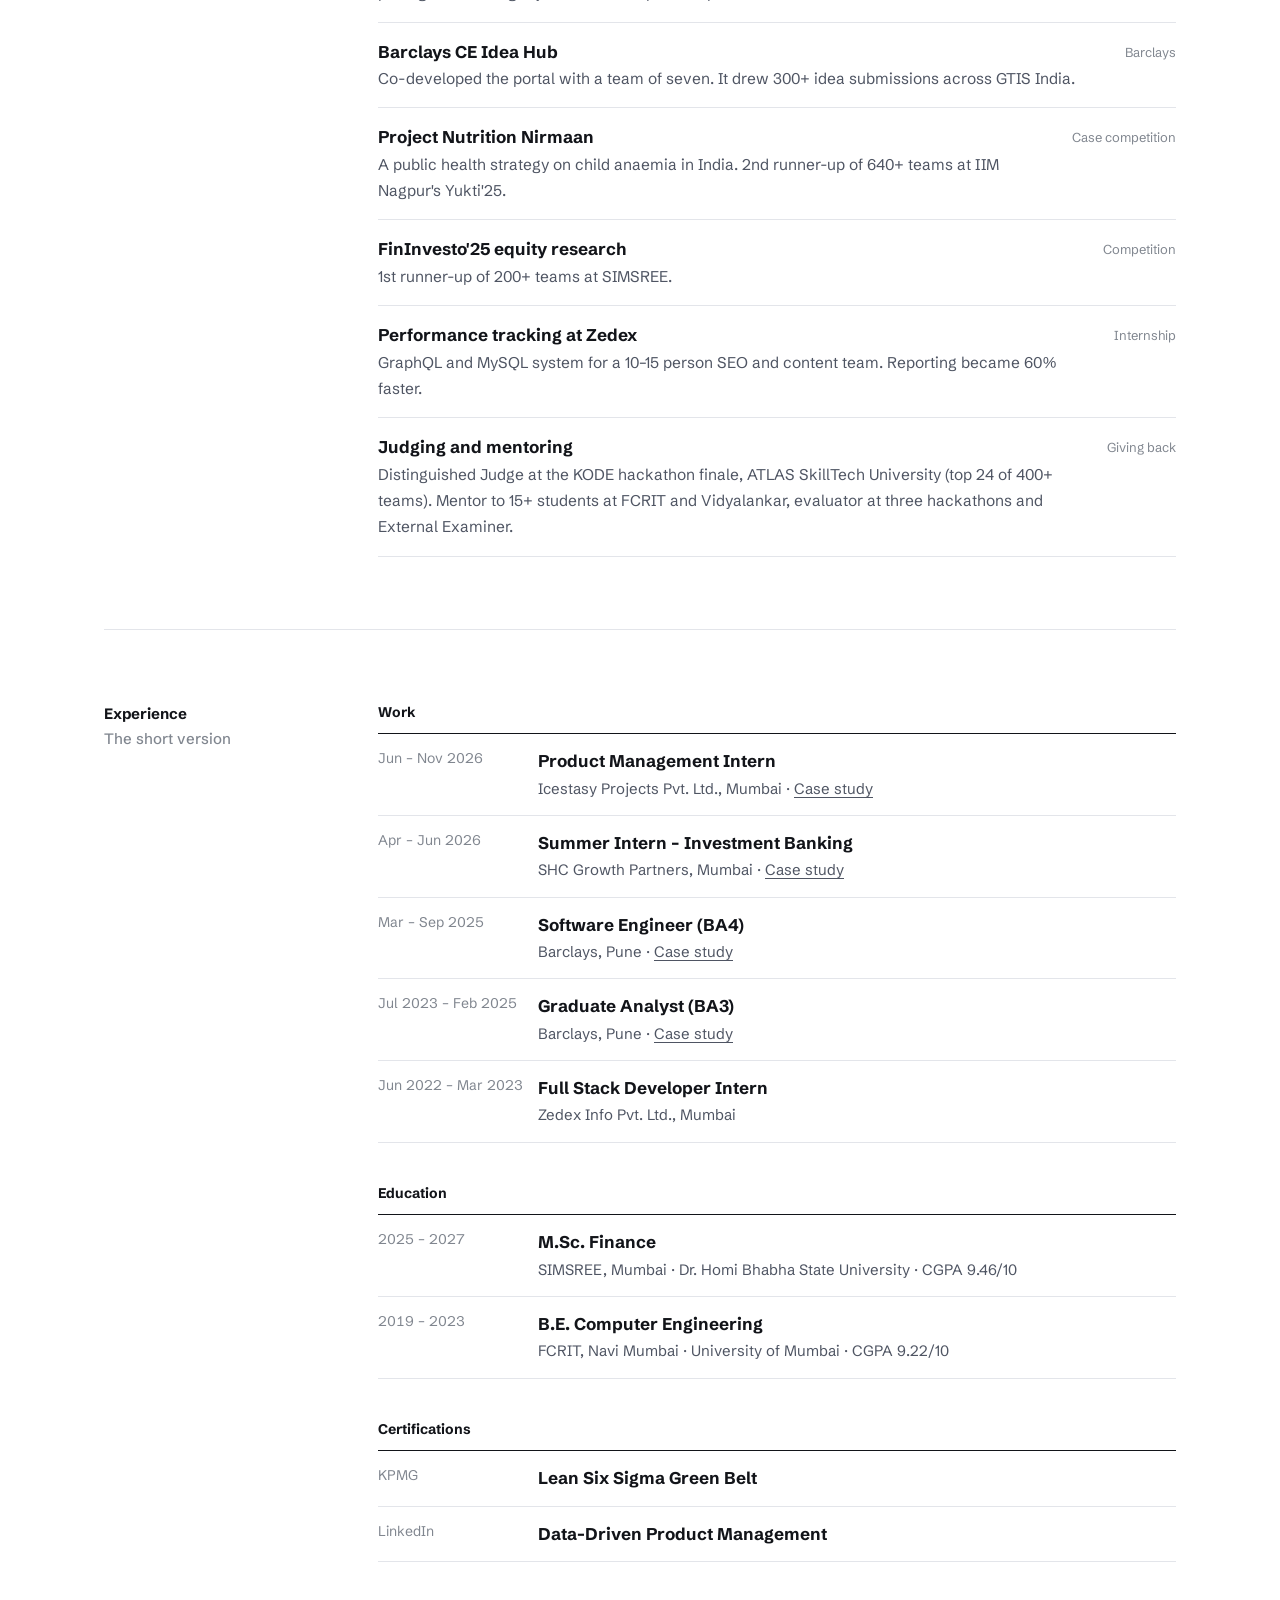
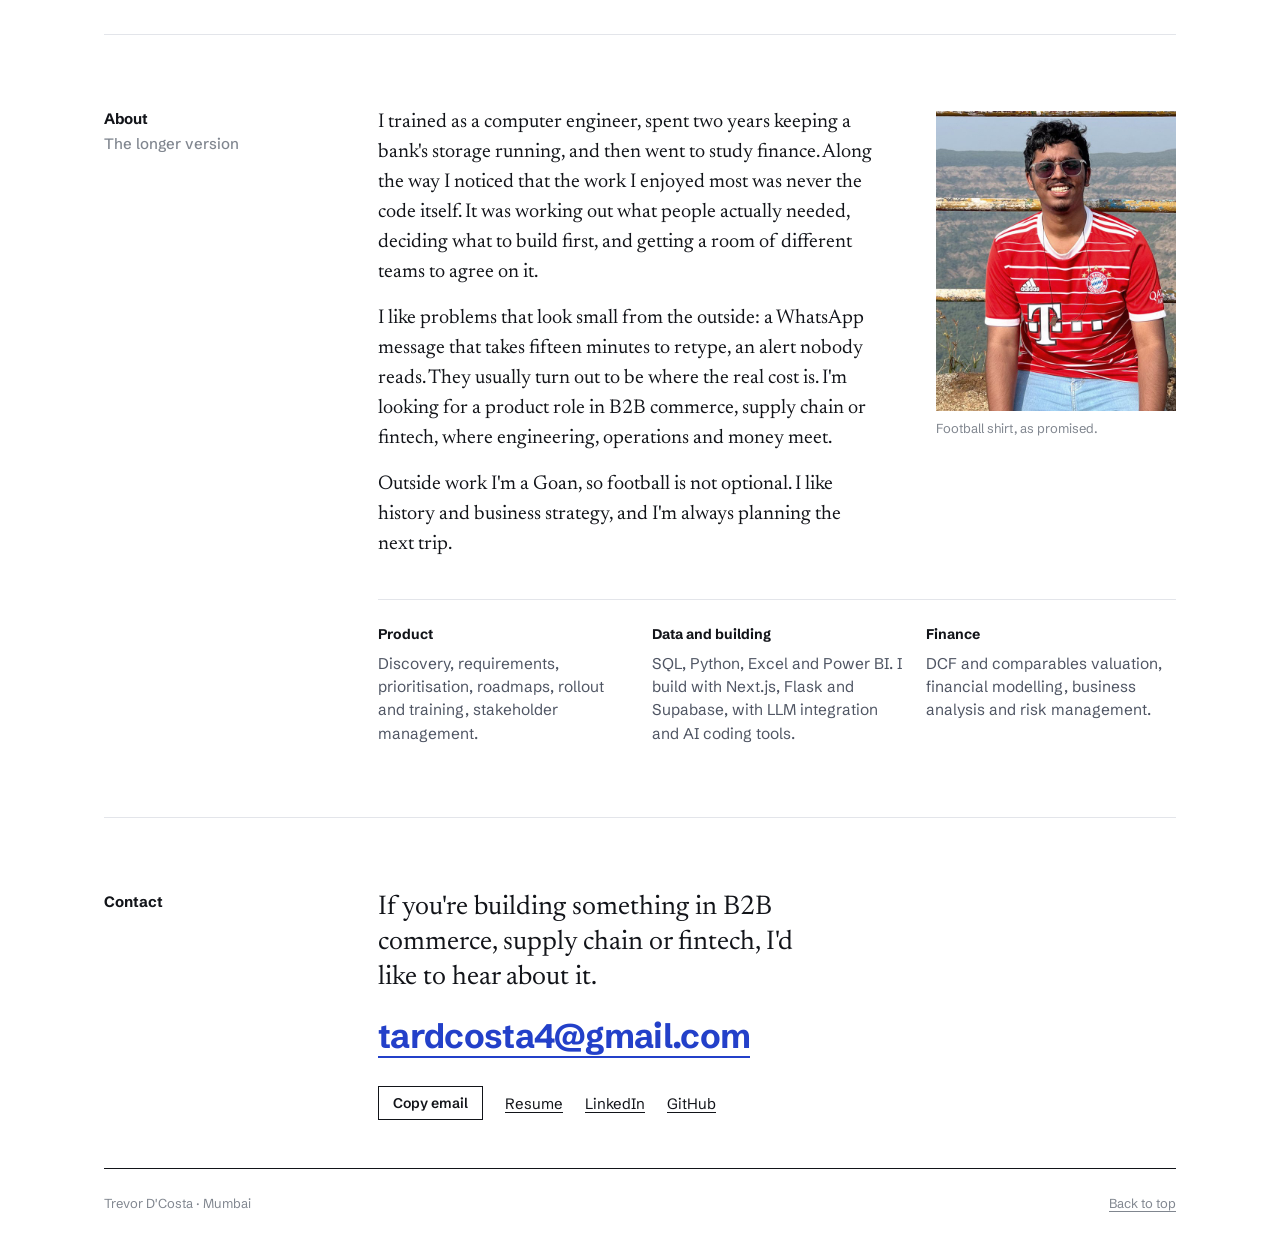
==== commit 7660b4ae: "Tighten headshot crop so the face reads at small size Co-Authored-By: Claude Opus 5.5 <noreply@anthr" ====
--- a/index.html
+++ b/index.html
@@ -172,6 +172,6 @@
   <footer><span>Trevor D'Costa · Mumbai</span><a href="#">Back to top</a></footer>
 </div>
 <script src="js/site.js?v=3"></script>
-<script src="js/profile.js?v=3"></script>
+<script src="js/profile.js?v=4"></script>
 </body>
 </html>
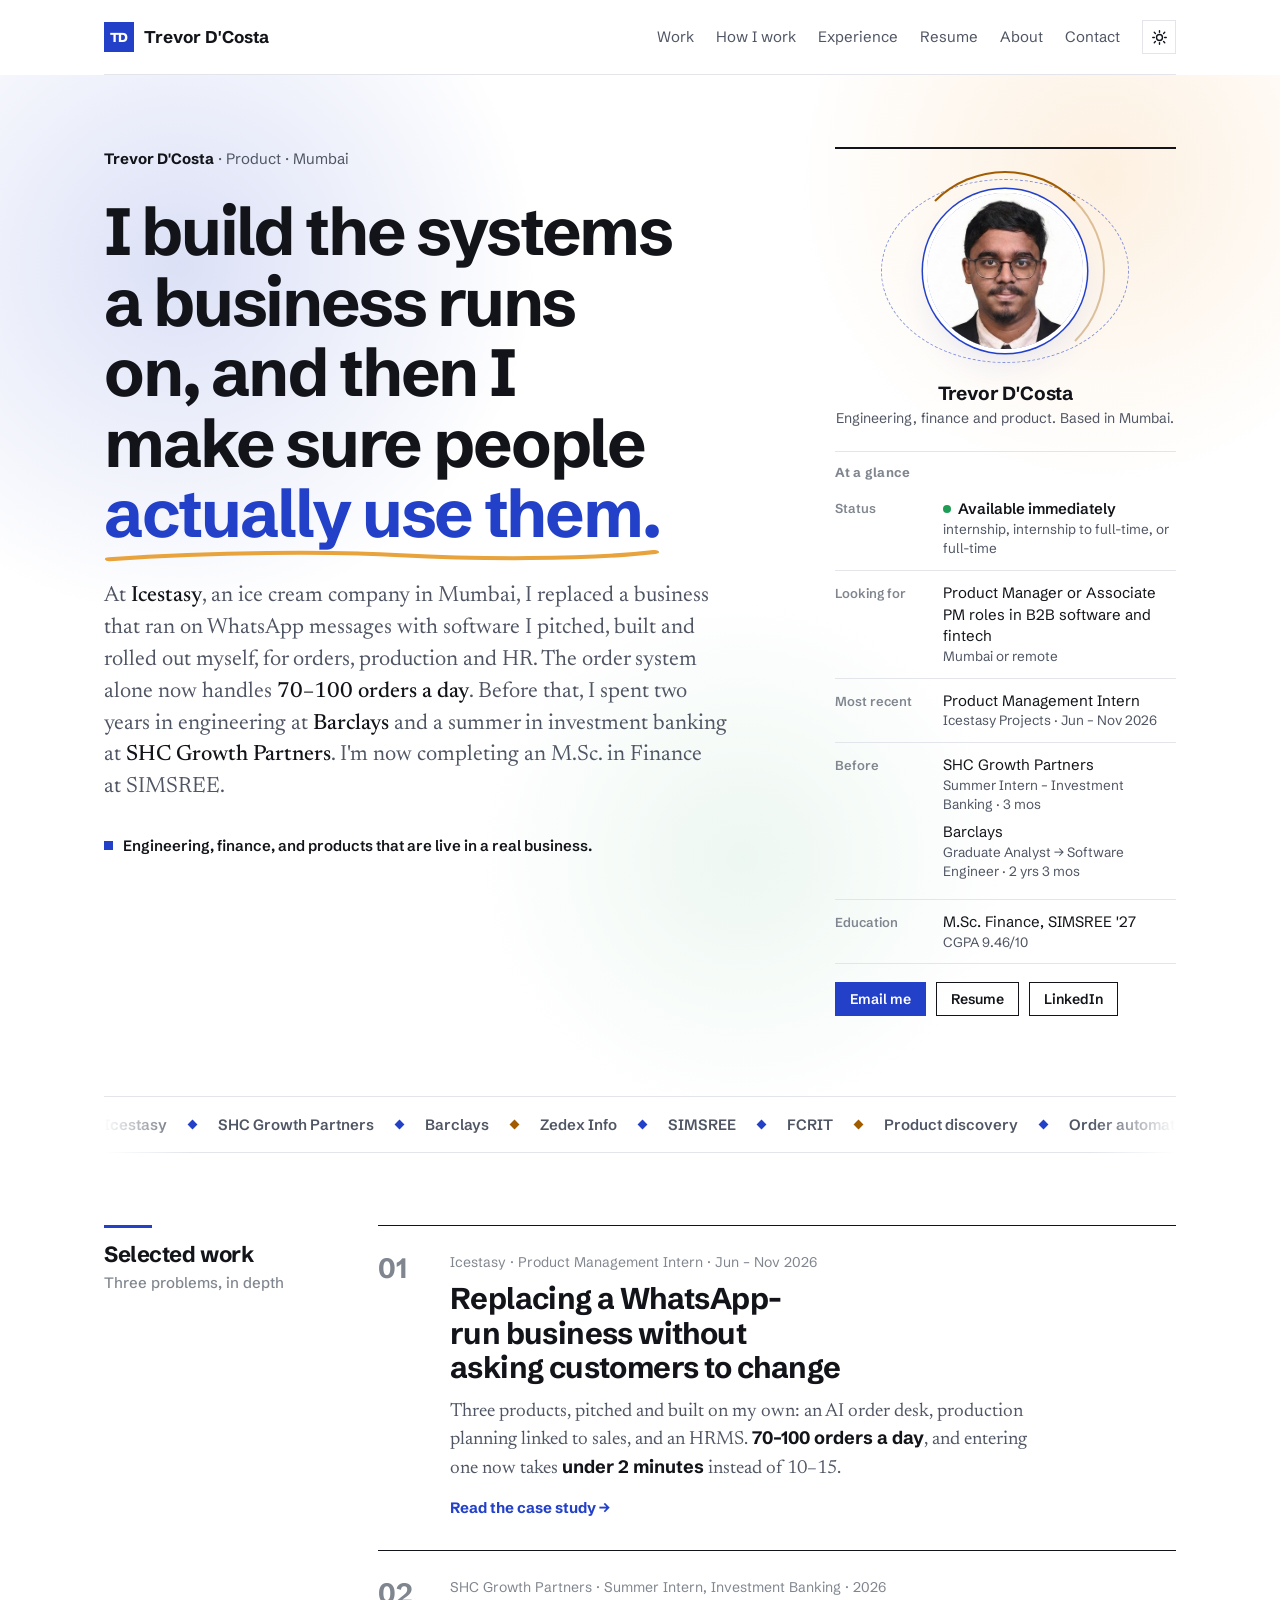
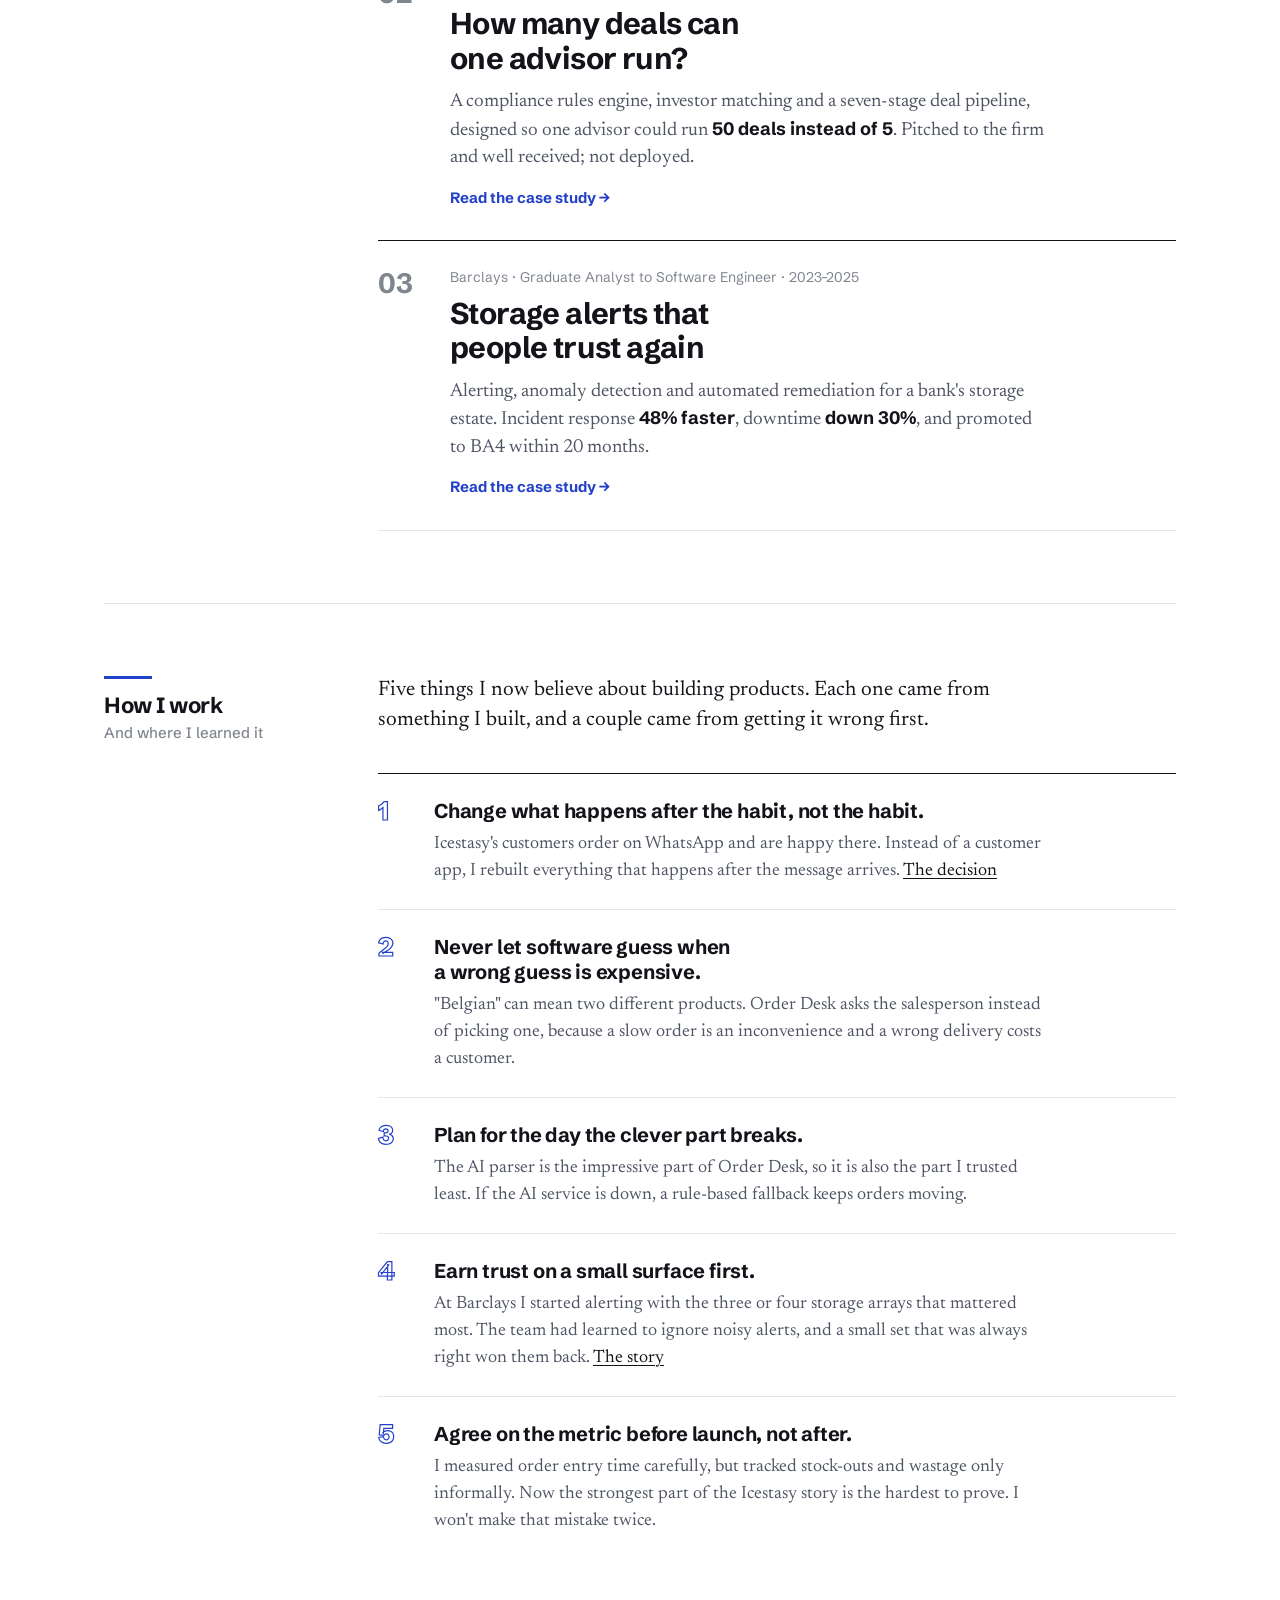
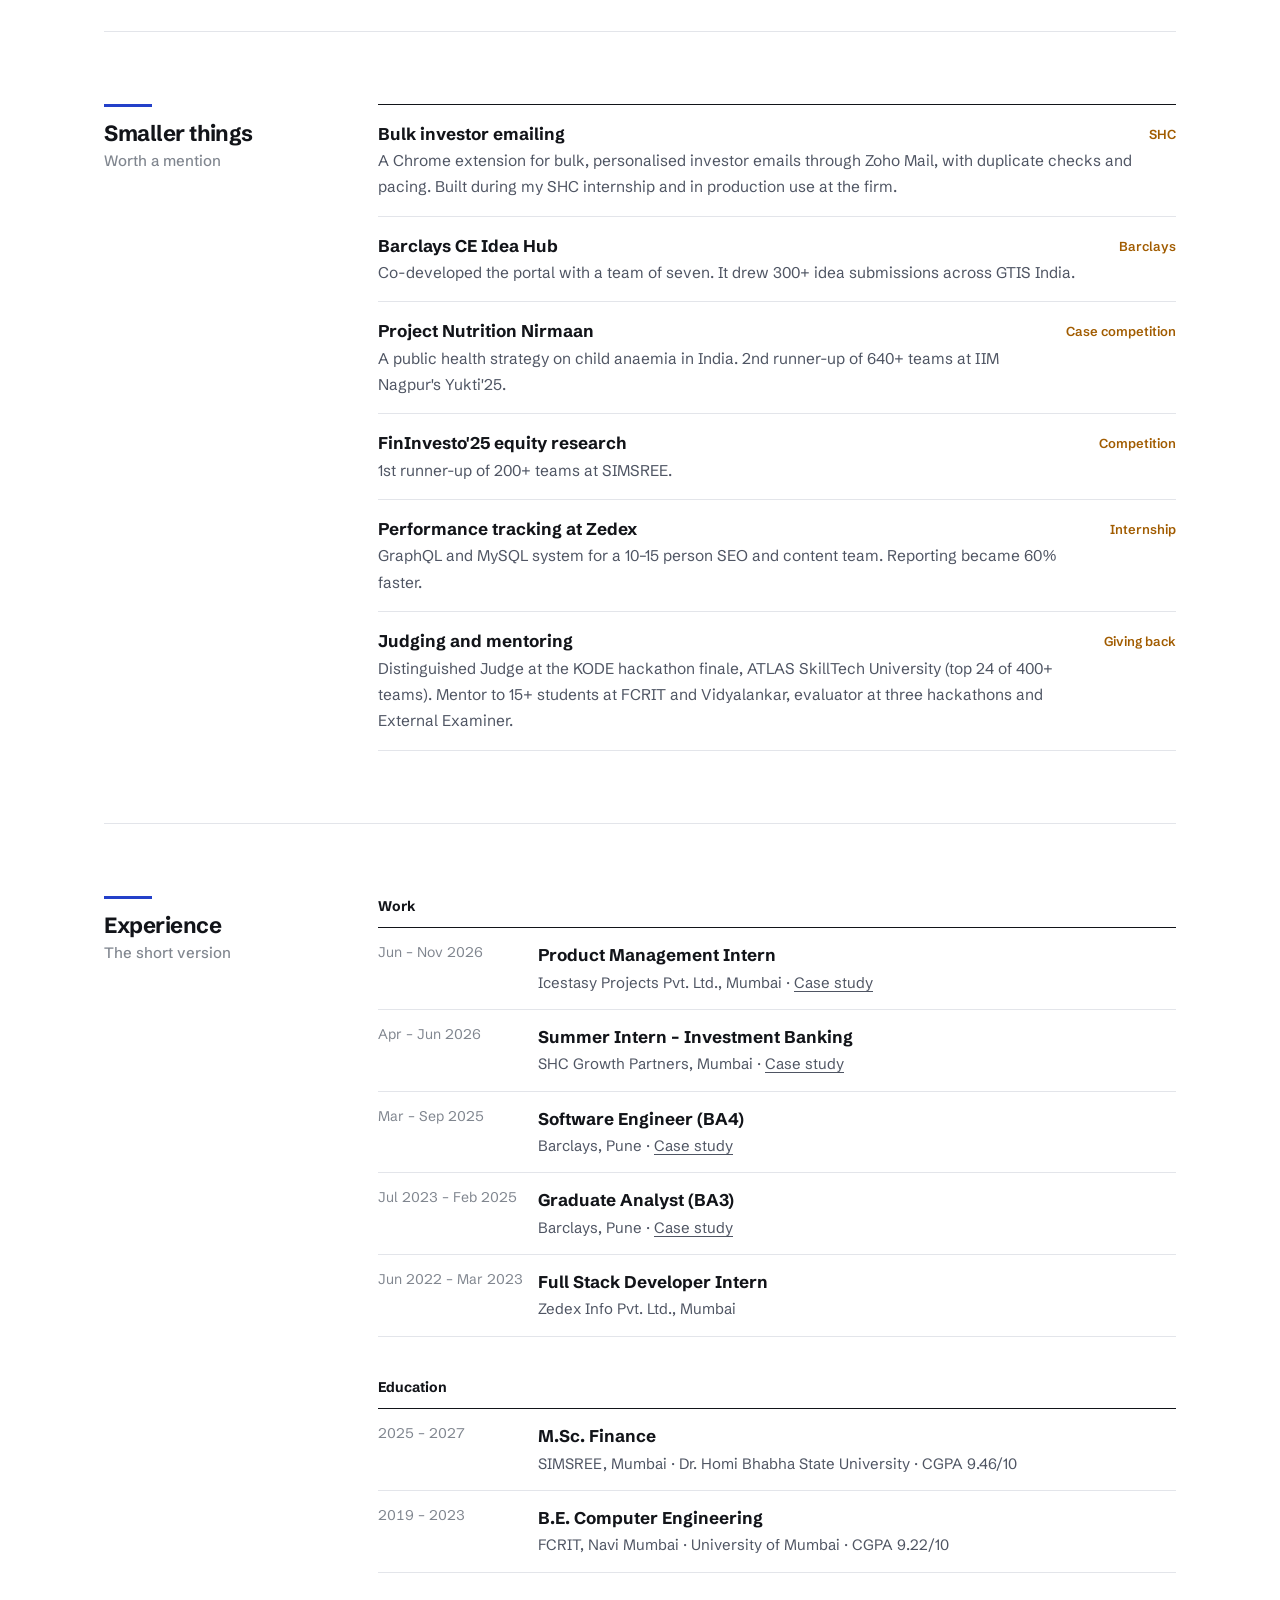
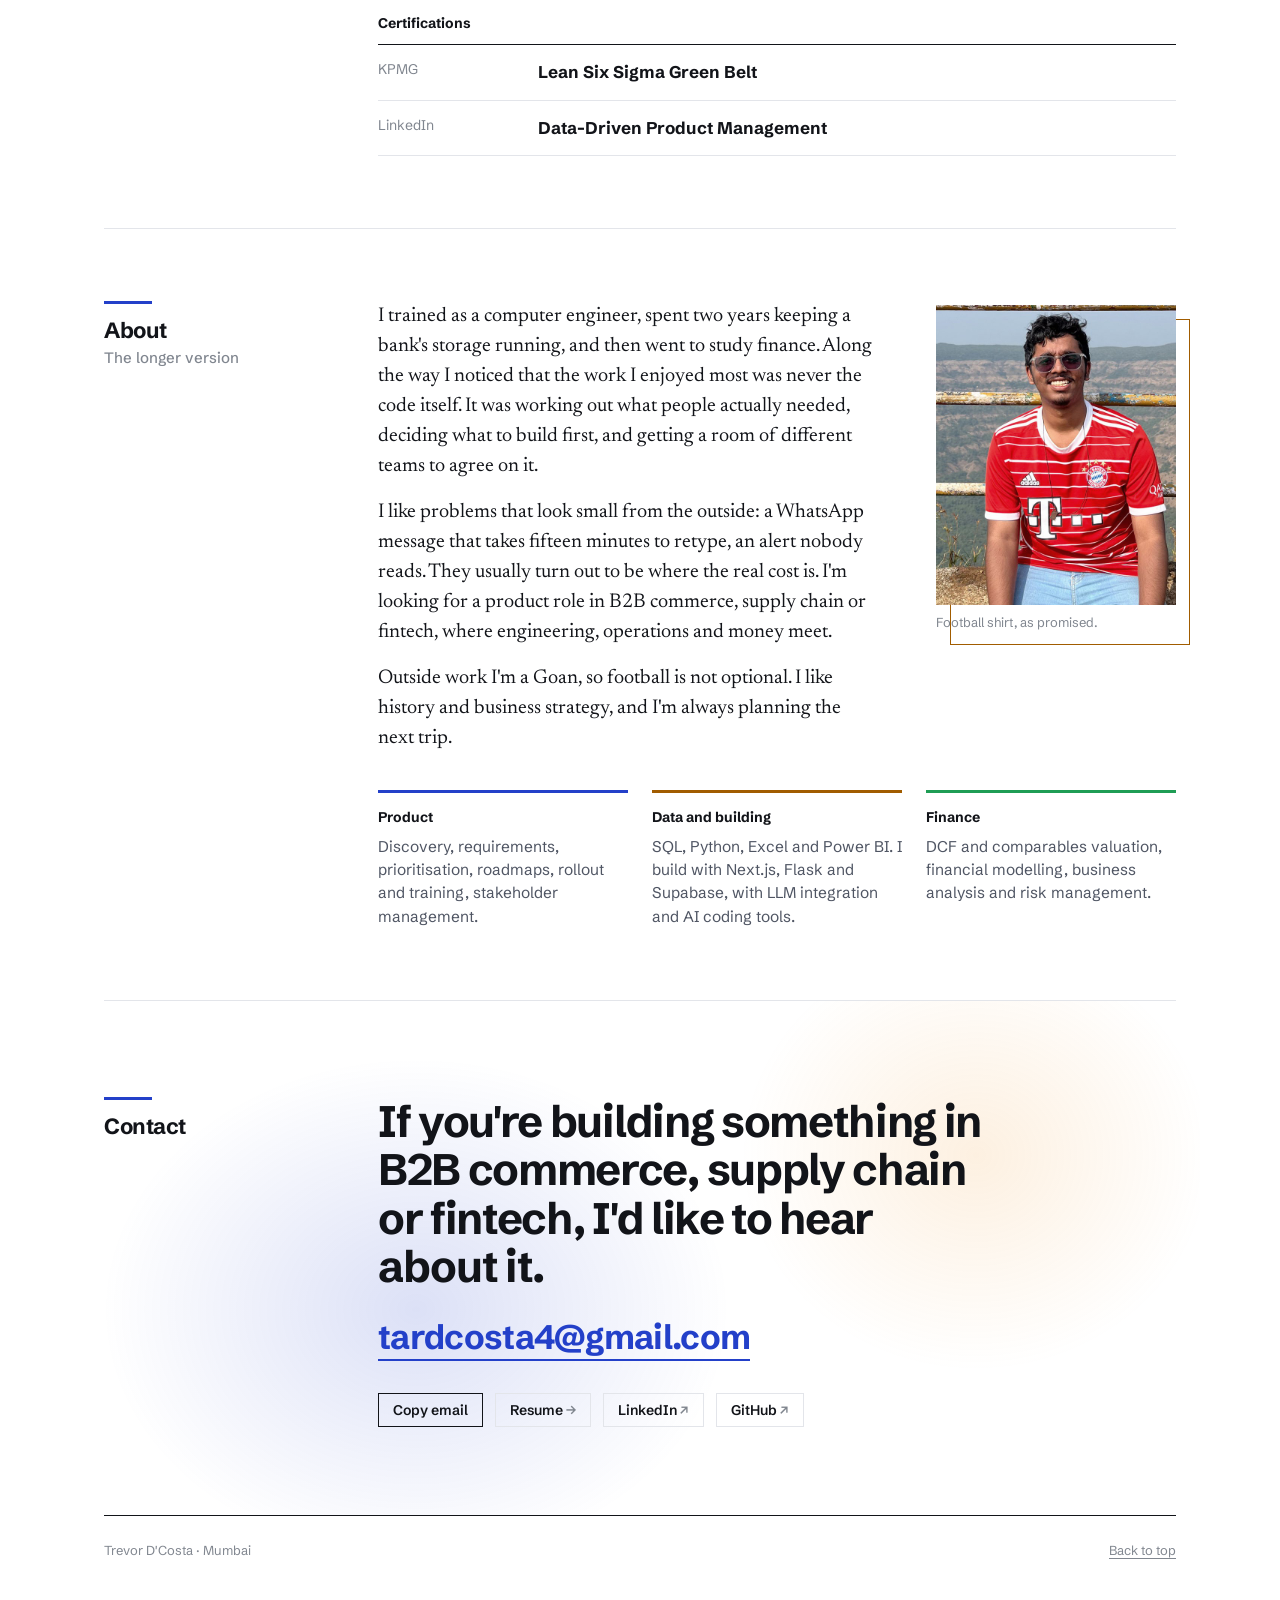
==== commit db9b5be4: "Livelier UI: light default with theme toggle, hero glow, orbit portrait, ticker, scroll motion Co-Au" ====
--- a/index.html
+++ b/index.html
@@ -19,7 +19,8 @@
 <link rel="preconnect" href="https://fonts.googleapis.com">
 <link rel="preconnect" href="https://fonts.gstatic.com" crossorigin>
 <link rel="stylesheet" href="https://fonts.googleapis.com/css2?family=Schibsted+Grotesk:wght@400;500;600;700;800&family=Newsreader:ital,opsz,wght@0,6..72,400;0,6..72,500;1,6..72,400&display=swap">
-<link rel="stylesheet" href="css/site.css?v=3">
+<link rel="stylesheet" href="css/site.css?v=5">
+<script src="js/ui.js?v=5"></script>
 </head>
 <body>
 <a class="skip" href="#work">Skip to work</a>
@@ -51,6 +52,9 @@
       </aside>
     </div>
   </div>
+
+
+  <div class="ticker" aria-label="Where I've worked and what I work with"><div class="ticker-track"><ul><li>Icestasy</li><li>SHC Growth Partners</li><li>Barclays</li><li>Zedex Info</li><li>SIMSREE</li><li>FCRIT</li><li>Product discovery</li><li>Order automation</li><li>LLM integration</li><li>Python</li><li>SQL</li><li>Power BI</li><li>Next.js</li><li>Supabase</li><li>DCF modelling</li><li>Lean Six Sigma Green Belt</li></ul><ul aria-hidden="true"><li>Icestasy</li><li>SHC Growth Partners</li><li>Barclays</li><li>Zedex Info</li><li>SIMSREE</li><li>FCRIT</li><li>Product discovery</li><li>Order automation</li><li>LLM integration</li><li>Python</li><li>SQL</li><li>Power BI</li><li>Next.js</li><li>Supabase</li><li>DCF modelling</li><li>Lean Six Sigma Green Belt</li></ul></div></div>
 
   <section id="work">
     <div class="row">
@@ -171,7 +175,7 @@
 
   <footer><span>Trevor D'Costa · Mumbai</span><a href="#">Back to top</a></footer>
 </div>
-<script src="js/site.js?v=3"></script>
-<script src="js/profile.js?v=4"></script>
+<script src="js/site.js?v=5"></script>
+<script src="js/profile.js?v=5"></script>
 </body>
 </html>
--- a/css/site.css
+++ b/css/site.css
@@ -14,11 +14,6 @@
   --sans:"Schibsted Grotesk","Helvetica Neue",Arial,sans-serif;
   --serif:"Newsreader",Georgia,"Times New Roman",serif;
   color-scheme:light;
-}
-@media (prefers-color-scheme:dark){
-  :root:not([data-theme="light"]){
-    --paper:#111318; --ink:#e6e8ed; --soft:#a9afbb; --faint:#7f8592; --rule:#262b35; --tint:#171a21;
-    --cobalt:#93a5ff; --cobalt-wash:#171d35; --amber:#f0b45a; --amber-wash:#2a2213; color-scheme:dark}
 }
 :root[data-theme="dark"]{
   --paper:#111318; --ink:#e6e8ed; --soft:#a9afbb; --faint:#7f8592; --rule:#262b35; --tint:#171a21;
@@ -49,7 +44,6 @@
 .top .me{font-weight:700;text-decoration:none;font-size:17px;display:inline-flex;align-items:center;gap:10px}
 .mark{display:inline-grid;place-items:center;width:30px;height:30px;background:var(--cobalt);color:#fff;font:800 13px/1 var(--sans);letter-spacing:-.02em}
 :root[data-theme="dark"] .mark{color:#111318}
-@media (prefers-color-scheme:dark){:root:not([data-theme="light"]) .mark{color:#111318}}
 .top .me:hover{color:inherit}
 .top nav{display:flex;gap:22px;flex-wrap:wrap;font-size:15px}
 .top nav a{text-decoration:none;color:var(--soft)}
@@ -362,3 +356,163 @@
   .resume .job-h b{font-size:10.5pt}
   .resume .job-h span,.resume .sub,.resume .contact-line,.resume .skills div{font-size:9.5pt}
 }
+
+/* ==========================================================================
+   v3: livelier layer. Light by default, dark via the header toggle.
+   Still rules and type, no cards: motion, glow and colour do the extra work.
+   ========================================================================== */
+:root{--glow-a:rgba(35,64,201,.16);--glow-b:rgba(240,150,40,.14);--glow-c:rgba(31,157,85,.08)}
+:root[data-theme="dark"]{--glow-a:rgba(110,130,255,.22);--glow-b:rgba(240,160,70,.13);--glow-c:rgba(60,200,140,.08)}
+::selection{background:var(--cobalt);color:var(--paper)}
+
+/* scroll progress */
+.progress{position:fixed;top:0;left:0;right:0;height:3px;background:linear-gradient(90deg,var(--cobalt),var(--amber));transform-origin:0 50%;transform:scaleX(0);z-index:20;pointer-events:none}
+
+/* header */
+.top{align-items:center;transition:border-color .2s}
+.top nav{align-items:center}
+.top nav a{position:relative;padding-block:4px}
+.top nav a::after{content:"";position:absolute;left:0;right:0;bottom:-2px;height:2px;background:var(--cobalt);transform:scaleX(0);transform-origin:left;transition:transform .25s ease}
+.top nav a:hover::after,.top nav a[aria-current]::after{transform:scaleX(1)}
+.mark{transition:transform .3s ease}
+.top .me:hover .mark{transform:rotate(-8deg) scale(1.06)}
+.theme-btn{display:inline-grid;place-items:center;width:34px;height:34px;border:1px solid var(--rule);background:transparent;color:var(--ink);cursor:pointer;padding:0;transition:border-color .2s,color .2s,transform .3s}
+.theme-btn:hover{border-color:var(--cobalt);color:var(--cobalt);transform:rotate(15deg)}
+.theme-btn svg{width:17px;height:17px}
+.theme-btn .moon{display:none}
+:root[data-theme="dark"] .theme-btn .sun{display:none}
+:root[data-theme="dark"] .theme-btn .moon{display:block}
+@media (max-width:560px){.theme-btn{position:absolute;top:12px;right:16px}.top{position:relative}}
+
+/* hero glow */
+.hero{position:relative;isolation:isolate}
+body{position:relative}
+body::before{content:"";position:absolute;z-index:-1;top:0;left:0;right:0;height:min(1100px,100vh + 200px);background:
+  radial-gradient(40% 46% at 14% 24%,var(--glow-a),transparent 70%),
+  radial-gradient(34% 40% at 86% 16%,var(--glow-b),transparent 70%),
+  radial-gradient(30% 34% at 58% 78%,var(--glow-c),transparent 70%);
+  animation:drift 18s ease-in-out infinite alternate;pointer-events:none}
+@keyframes drift{0%{transform:translateY(0);opacity:1}50%{transform:translateY(-24px);opacity:.75}100%{transform:translateY(12px);opacity:1}}
+.hero h1{font-size:clamp(38px,5.2vw,68px)}
+.hero h1 em{position:relative;white-space:nowrap}
+.hero h1 em::after{content:"";position:absolute;left:0;right:0;bottom:-.14em;height:.24em;
+  background:url("data:image/svg+xml,%3Csvg xmlns='http://www.w3.org/2000/svg' viewBox='0 0 300 20' preserveAspectRatio='none'%3E%3Cpath d='M3 14C60 5 120 4 160 9s100 6 137-4' fill='none' stroke='%23e8a33d' stroke-width='5' stroke-linecap='round'/%3E%3C/svg%3E") no-repeat 0 0/100% 100%;
+  clip-path:inset(0 100% 0 0);animation:draw 1.1s .5s cubic-bezier(.6,0,.2,1) forwards}
+@keyframes draw{to{clip-path:inset(0 0 0 0)}}
+@media (max-width:560px){.hero h1 em{white-space:normal}}
+.hero-text > *{animation:rise .8s cubic-bezier(.2,.7,.2,1) both}
+.hero-text > :nth-child(2){animation-delay:.08s}
+.hero-text > :nth-child(3){animation-delay:.16s}
+.hero-text > :nth-child(4){animation-delay:.24s}
+.hero .glance{animation:rise .9s .2s cubic-bezier(.2,.7,.2,1) both}
+@keyframes rise{from{opacity:0;transform:translateY(18px)}to{opacity:1;transform:none}}
+.now::before{animation:pulse 2.4s ease-in-out infinite}
+.live::before{border-radius:50%;box-shadow:0 0 0 0 rgba(31,157,85,.5);animation:ping 2s ease-out infinite}
+@keyframes ping{0%{box-shadow:0 0 0 0 rgba(31,157,85,.45)}80%,100%{box-shadow:0 0 0 7px rgba(31,157,85,0)}}
+@keyframes pulse{50%{transform:translateY(-1px) rotate(45deg)}}
+
+/* portrait with orbit */
+.glance .face{flex-direction:column;text-align:center;gap:30px;padding:40px 0 22px}
+.orbit{position:relative;width:156px;height:156px;flex:none}
+.orbit img{position:relative;z-index:1;width:156px!important;height:156px!important;margin:0!important;outline:0!important;border-radius:50%;object-fit:cover;box-shadow:0 0 0 4px var(--paper),0 0 0 5.5px var(--cobalt),0 18px 40px -12px var(--glow-a)}
+.orbit::before,.orbit::after{content:"";position:absolute;border-radius:50%;pointer-events:none}
+.orbit::before{inset:-14px -46px;border:1.5px dashed color-mix(in srgb,var(--cobalt) 55%,transparent);animation:spin 26s linear infinite}
+.orbit::after{inset:-22px;border:2px solid transparent;border-top-color:var(--amber);border-right-color:color-mix(in srgb,var(--amber) 35%,transparent);animation:spin 7s linear infinite reverse}
+@keyframes spin{to{transform:rotate(360deg)}}
+.glance .face b{font-size:19px;letter-spacing:-.01em}
+
+/* ticker */
+.ticker{position:relative;border-bottom:1px solid var(--rule);overflow:hidden;padding-block:16px;
+  -webkit-mask-image:linear-gradient(90deg,transparent,#000 8%,#000 92%,transparent);mask-image:linear-gradient(90deg,transparent,#000 8%,#000 92%,transparent)}
+.ticker-track{display:flex;width:max-content;animation:marquee 38s linear infinite}
+.ticker:hover .ticker-track{animation-play-state:paused}
+.ticker ul{display:flex;list-style:none;margin:0;padding:0}
+.ticker li{display:flex;align-items:center;gap:22px;padding-right:22px;font-size:15px;font-weight:600;color:var(--soft);white-space:nowrap}
+.ticker li::after{content:"";width:7px;height:7px;background:var(--cobalt);transform:rotate(45deg)}
+.ticker li:nth-child(3n)::after{background:var(--amber)}
+@keyframes marquee{to{transform:translateX(-50%)}}
+
+/* section headings */
+.side h2{font-size:22px;letter-spacing:-.02em;line-height:1.15}
+.side h2::before{content:"";display:block;width:28px;height:3px;background:var(--cobalt);margin-bottom:14px;transition:width .5s ease}
+section.in .side h2::before{width:48px}
+.side h2 span{font-size:15px;letter-spacing:0;margin-top:6px}
+
+/* selected work */
+.index li{position:relative}
+.index a{position:relative;padding-inline:0;transition:padding .3s ease}
+.index a::after{content:"";position:absolute;inset:0 -20px;background:var(--cobalt-wash);z-index:-1;transform:scaleY(0);transform-origin:bottom;transition:transform .35s cubic-bezier(.2,.7,.2,1)}
+.index li{isolation:isolate}
+.index a:hover::after,.index a:focus-visible::after{transform:scaleY(1)}
+.index a::before{font-size:28px;line-height:1;padding-top:2px;color:var(--faint);transition:color .3s}
+.index a:hover::before{color:var(--cobalt)}
+.index .go{transition:transform .3s ease}
+.index a:hover .go{transform:translateX(6px);text-decoration:none}
+@media (max-width:560px){.index a::after{inset:0 -16px}}
+
+/* principles */
+.principles li{transition:background .3s}
+.principles li::before{font-size:26px;line-height:1;font-weight:800;padding-top:0;
+  color:transparent;-webkit-text-stroke:1.2px var(--cobalt);transition:color .3s}
+.principles li:hover::before{color:var(--cobalt)}
+.principles li:hover h3{color:var(--cobalt)}
+.principles h3{transition:color .2s}
+
+/* smaller things */
+.smalls li{transition:padding .3s ease}
+.smalls li:hover{padding-left:10px;box-shadow:inset 3px 0 0 var(--amber)}
+.smalls em{color:var(--amber);font-weight:600}
+
+/* about */
+.about-grid figure{position:relative}
+.about-grid img{transition:filter .4s,transform .4s}
+.about-grid figure:hover img{filter:none;transform:rotate(-1.5deg)}
+.about-grid figure::before{content:"";position:absolute;inset:14px -14px -14px 14px;border:1.5px solid var(--amber);z-index:-1}
+.about-grid{isolation:isolate}
+.tools div{border-top:3px solid var(--cobalt);padding-top:14px;margin-top:-27px}
+.tools div:nth-child(2){border-top-color:var(--amber)}
+.tools div:nth-child(3){border-top-color:#1f9d55}
+.tools{border-top:0}
+
+/* buttons */
+.btn{transition:background .2s,color .2s,border-color .2s,transform .2s}
+.btn:hover{transform:translateY(-2px)}
+
+/* contact */
+.contact{position:relative;isolation:isolate;padding-block:96px 88px}
+.contact::before{content:"";position:absolute;z-index:-1;inset:0 -24px;background:
+  radial-gradient(40% 70% at 30% 60%,var(--glow-a),transparent 70%),
+  radial-gradient(30% 60% at 80% 30%,var(--glow-b),transparent 70%);
+  animation:drift 20s ease-in-out infinite alternate-reverse;pointer-events:none}
+.contact .ask{font-family:var(--sans);font-weight:700;font-size:clamp(28px,3.6vw,44px);line-height:1.1;letter-spacing:-.03em;max-width:22ch}
+.mail{margin-top:28px;border-bottom:0;background:linear-gradient(var(--cobalt),var(--cobalt)) 0 100%/100% 2px no-repeat;transition:background-size .3s,color .3s;padding-bottom:4px}
+.mail:hover{color:var(--cobalt);background-size:0 2px}
+.links{margin-top:32px;gap:12px}
+.links a{font:600 14px var(--sans);border:1px solid var(--rule);padding:7px 14px;text-decoration:none;transition:border-color .2s,color .2s,transform .2s}
+.links a::after{content:" ↗";color:var(--faint)}
+.links a[href$=".html"]::after{content:" →"}
+.links a:hover{border-color:var(--cobalt);color:var(--cobalt);transform:translateY(-2px)}
+
+/* scroll reveal (only when JS is on) */
+.js .reveal{opacity:0;transform:translateY(22px);transition:opacity .7s cubic-bezier(.2,.7,.2,1),transform .7s cubic-bezier(.2,.7,.2,1)}
+.js .reveal.in{opacity:1;transform:none}
+
+/* case-study pages */
+.case-head{position:relative;isolation:isolate}
+.tldr div{transition:transform .3s}
+.tldr div:hover{transform:translateY(-4px)}
+.tldr div:nth-child(2){border-top-color:var(--amber)}
+.tldr div:nth-child(3){border-top-color:#1f9d55}
+
+@media (prefers-reduced-motion:reduce){
+  .js .reveal{opacity:1;transform:none}
+  .hero h1 em::after{clip-path:none}
+  .ticker-track{animation:none}
+}
+@media print{
+  .progress,.theme-btn,.ticker{display:none!important}
+  body::before,.contact::before{display:none}
+  :root{--paper:#fff;--ink:#121419;--soft:#4f5563;--faint:#80868f;--rule:#e3e5ea;--cobalt:#2340c9;--amber:#a15c00}
+}
+@media (max-width:560px){.contact::before{inset:0 -16px}}
+@media (max-width:560px){.top{align-items:flex-start}}
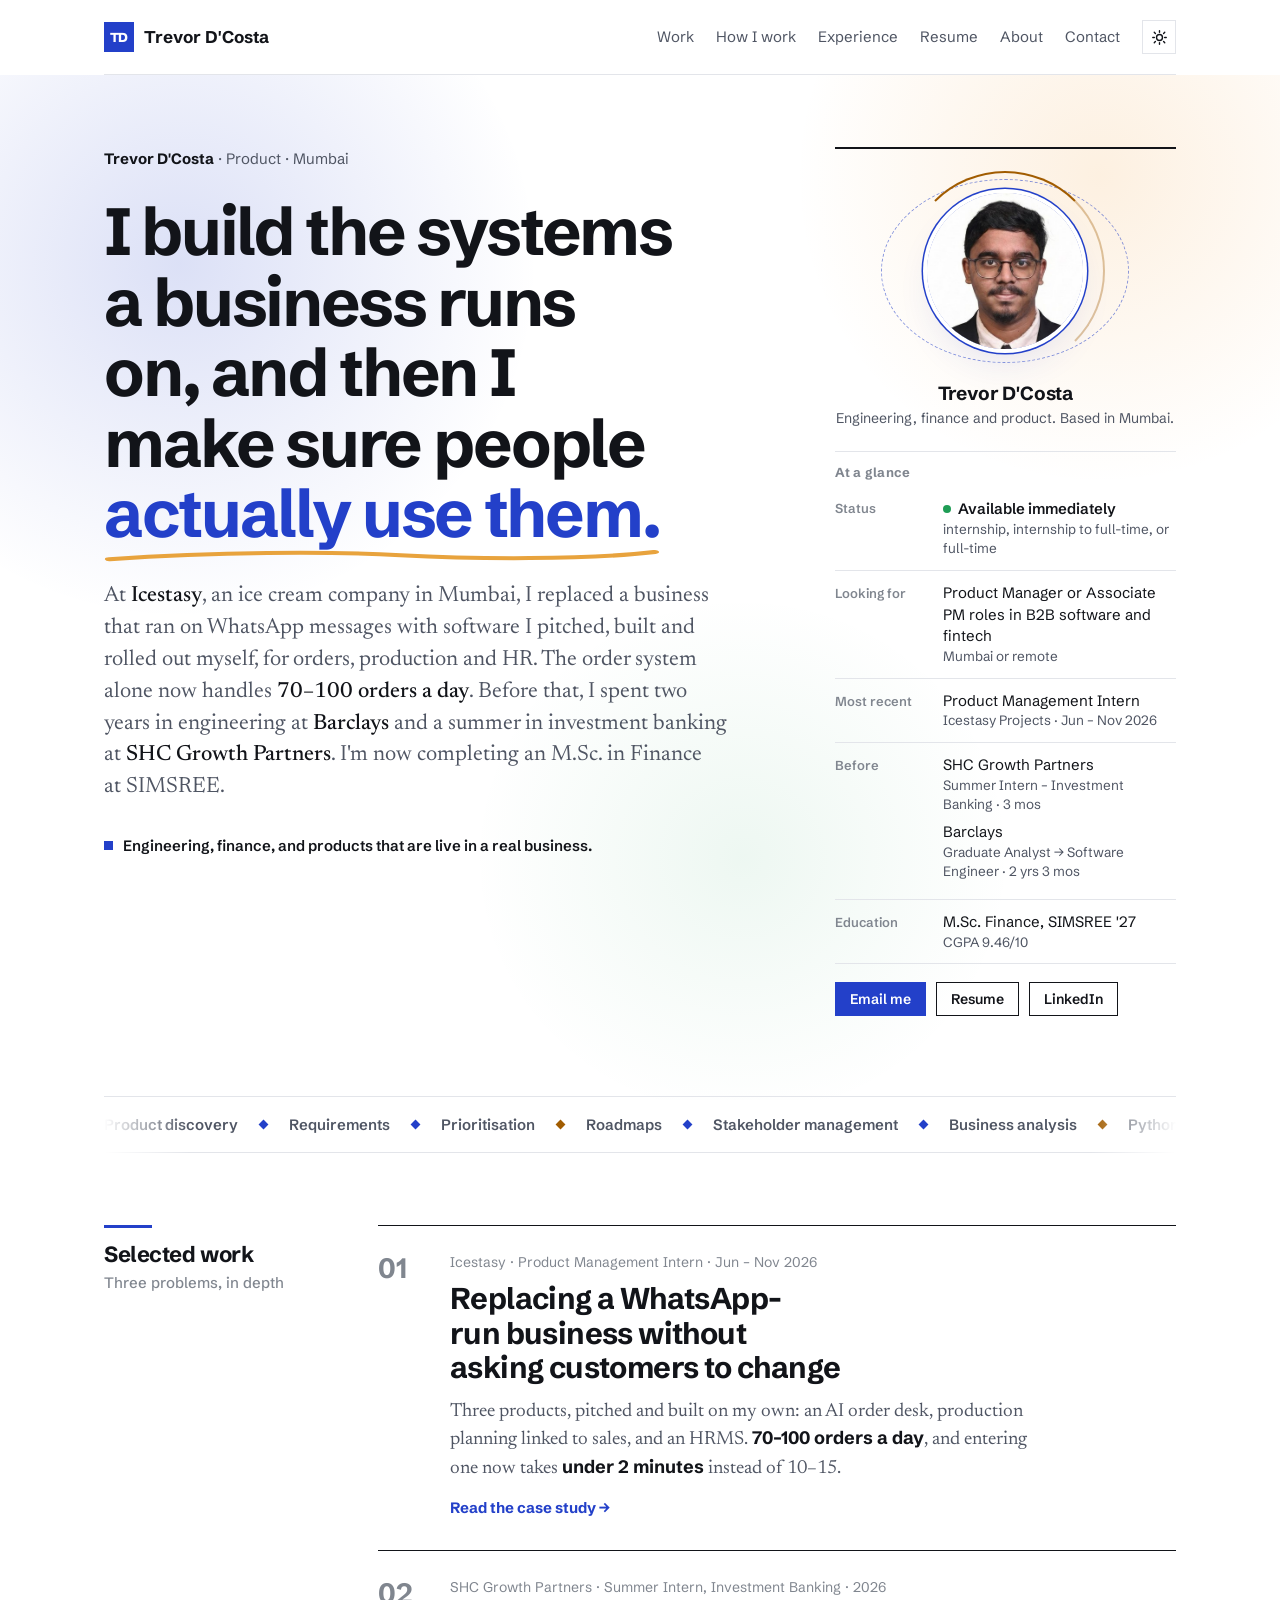
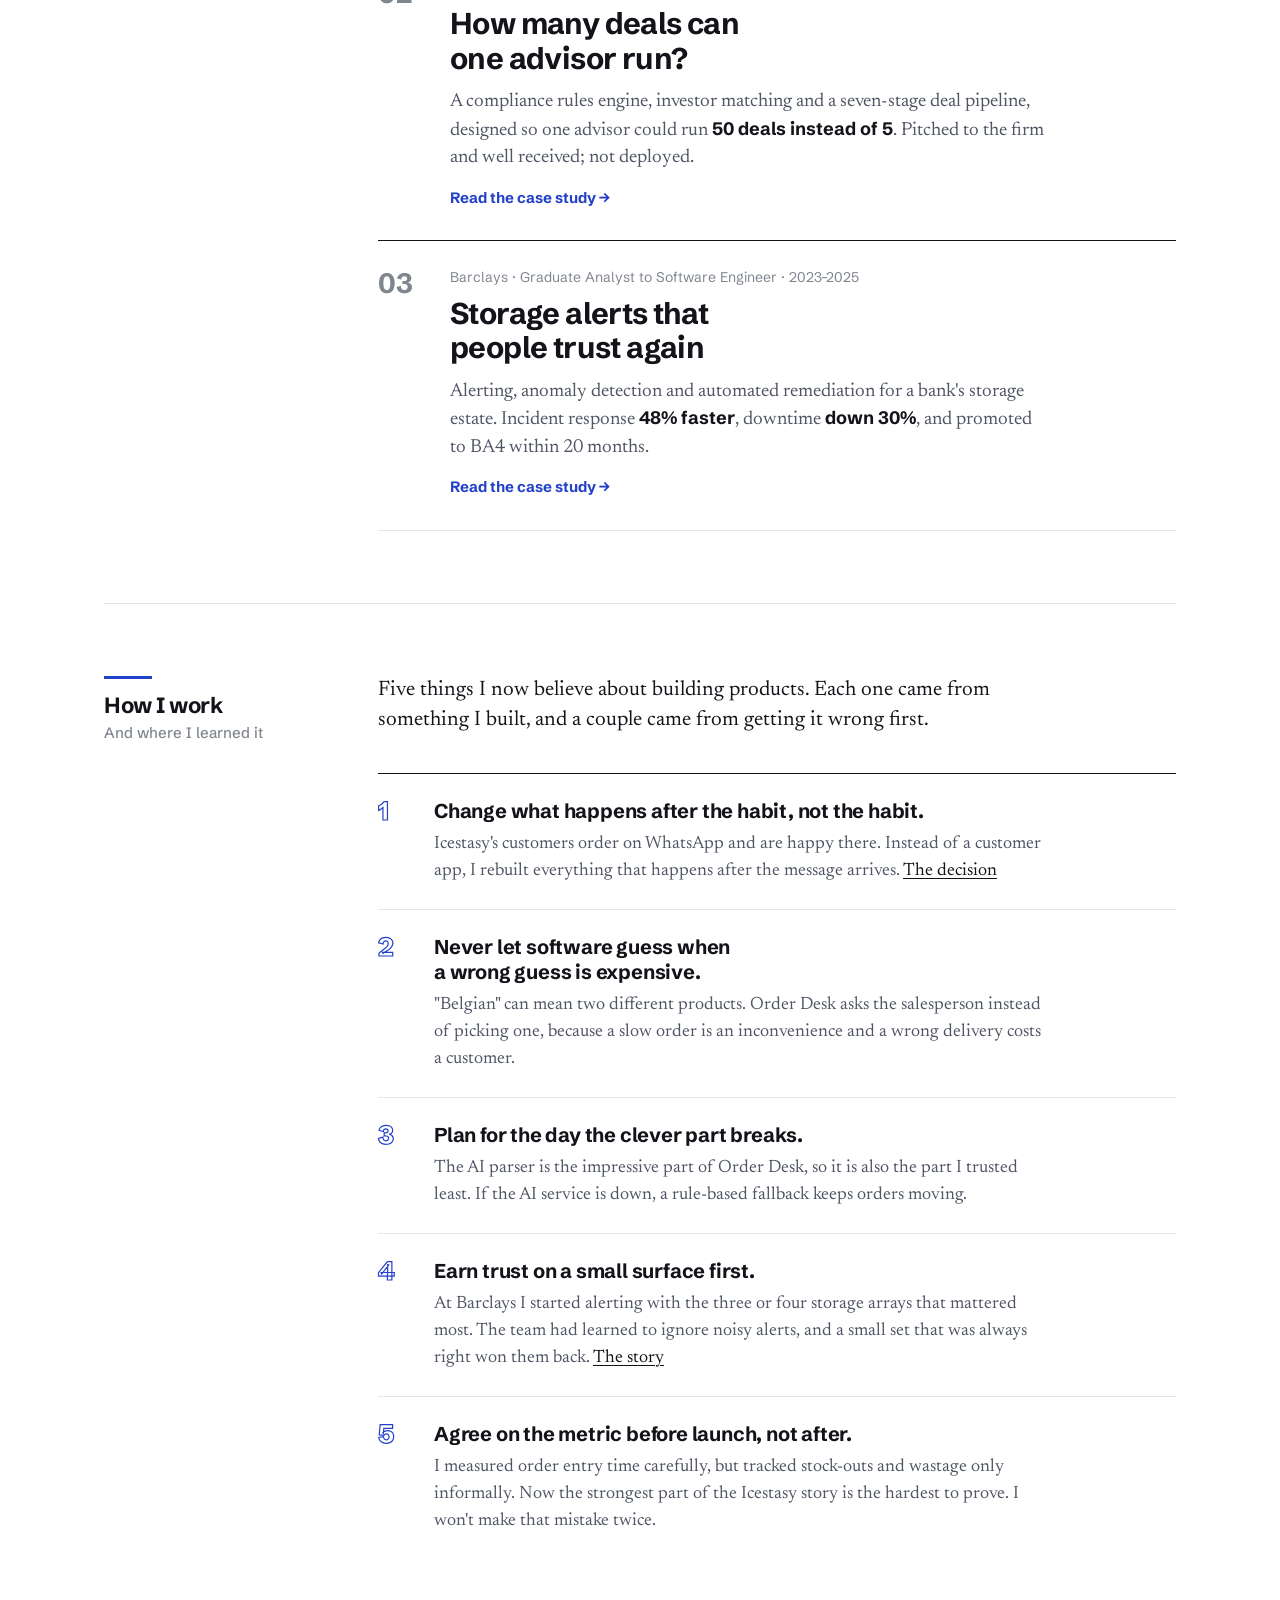
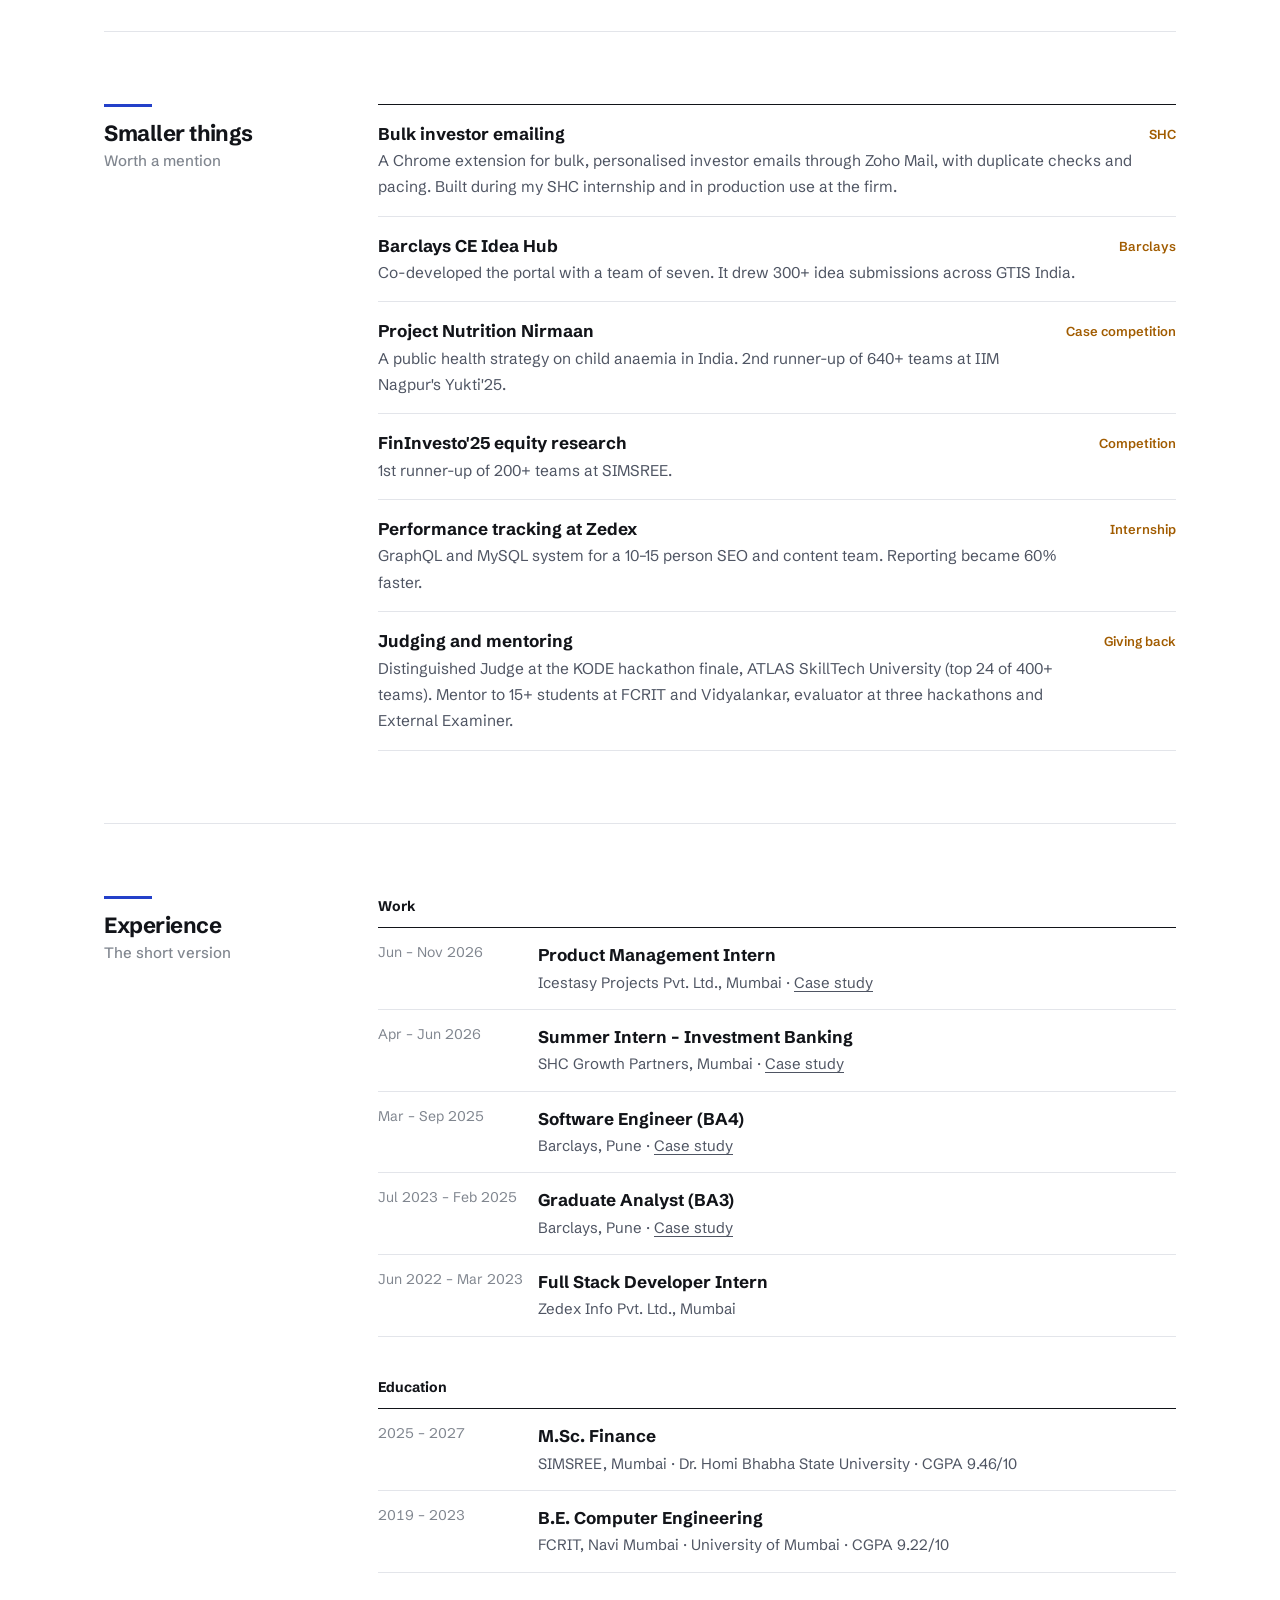
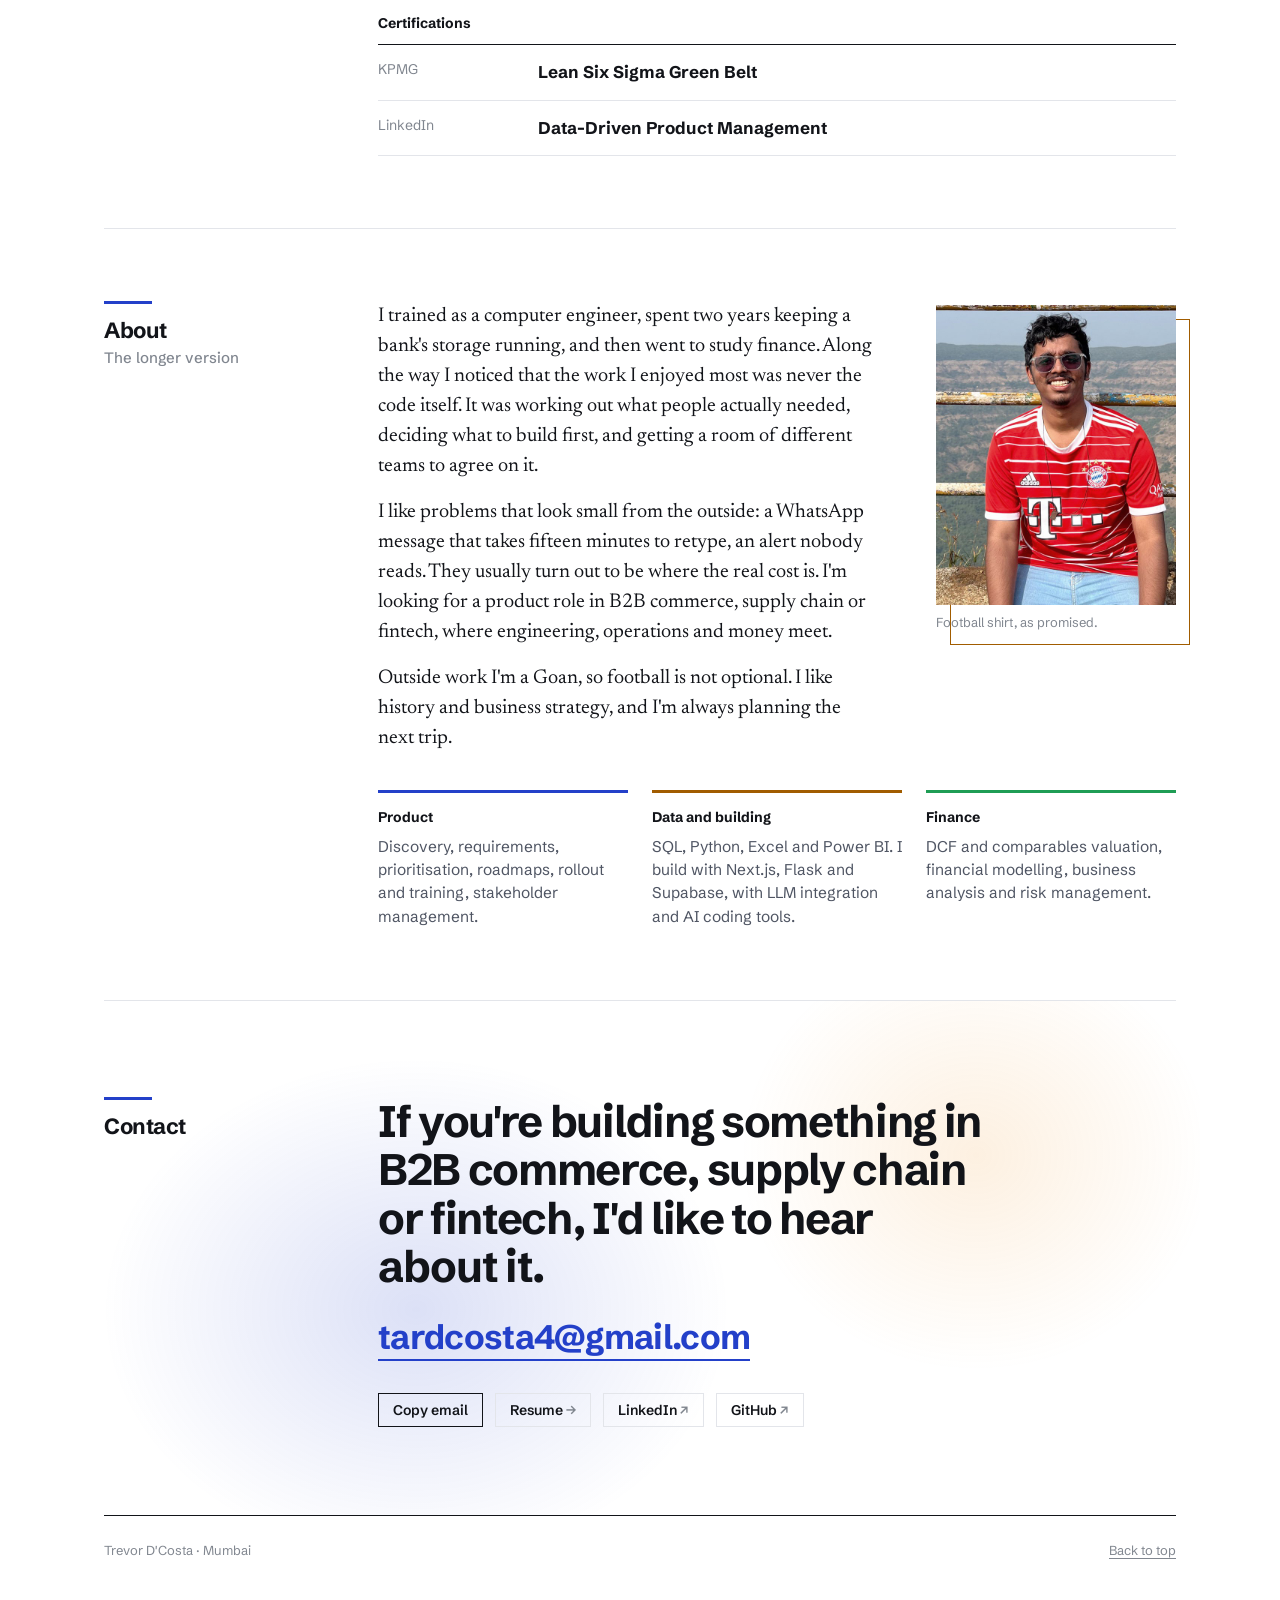
==== commit b64ea392: "Ticker: show skills only Co-Authored-By: Claude Opus 5.5 <noreply@anthropic.com> Claude-Session: htt" ====
--- a/index.html
+++ b/index.html
@@ -19,7 +19,7 @@
 <link rel="preconnect" href="https://fonts.googleapis.com">
 <link rel="preconnect" href="https://fonts.gstatic.com" crossorigin>
 <link rel="stylesheet" href="https://fonts.googleapis.com/css2?family=Schibsted+Grotesk:wght@400;500;600;700;800&family=Newsreader:ital,opsz,wght@0,6..72,400;0,6..72,500;1,6..72,400&display=swap">
-<link rel="stylesheet" href="css/site.css?v=5">
+<link rel="stylesheet" href="css/site.css?v=6">
 <script src="js/ui.js?v=5"></script>
 </head>
 <body>
@@ -54,7 +54,7 @@
   </div>
 
 
-  <div class="ticker" aria-label="Where I've worked and what I work with"><div class="ticker-track"><ul><li>Icestasy</li><li>SHC Growth Partners</li><li>Barclays</li><li>Zedex Info</li><li>SIMSREE</li><li>FCRIT</li><li>Product discovery</li><li>Order automation</li><li>LLM integration</li><li>Python</li><li>SQL</li><li>Power BI</li><li>Next.js</li><li>Supabase</li><li>DCF modelling</li><li>Lean Six Sigma Green Belt</li></ul><ul aria-hidden="true"><li>Icestasy</li><li>SHC Growth Partners</li><li>Barclays</li><li>Zedex Info</li><li>SIMSREE</li><li>FCRIT</li><li>Product discovery</li><li>Order automation</li><li>LLM integration</li><li>Python</li><li>SQL</li><li>Power BI</li><li>Next.js</li><li>Supabase</li><li>DCF modelling</li><li>Lean Six Sigma Green Belt</li></ul></div></div>
+  <div class="ticker" aria-label="Skills"><div class="ticker-track"><ul><li>Product discovery</li><li>Requirements</li><li>Prioritisation</li><li>Roadmaps</li><li>Stakeholder management</li><li>Business analysis</li><li>Python</li><li>SQL</li><li>Excel</li><li>Power BI</li><li>Next.js</li><li>Flask</li><li>Supabase / PostgreSQL</li><li>LLM integration</li><li>Financial modelling (DCF)</li><li>Risk management</li></ul><ul aria-hidden="true"><li>Product discovery</li><li>Requirements</li><li>Prioritisation</li><li>Roadmaps</li><li>Stakeholder management</li><li>Business analysis</li><li>Python</li><li>SQL</li><li>Excel</li><li>Power BI</li><li>Next.js</li><li>Flask</li><li>Supabase / PostgreSQL</li><li>LLM integration</li><li>Financial modelling (DCF)</li><li>Risk management</li></ul></div></div>
 
   <section id="work">
     <div class="row">
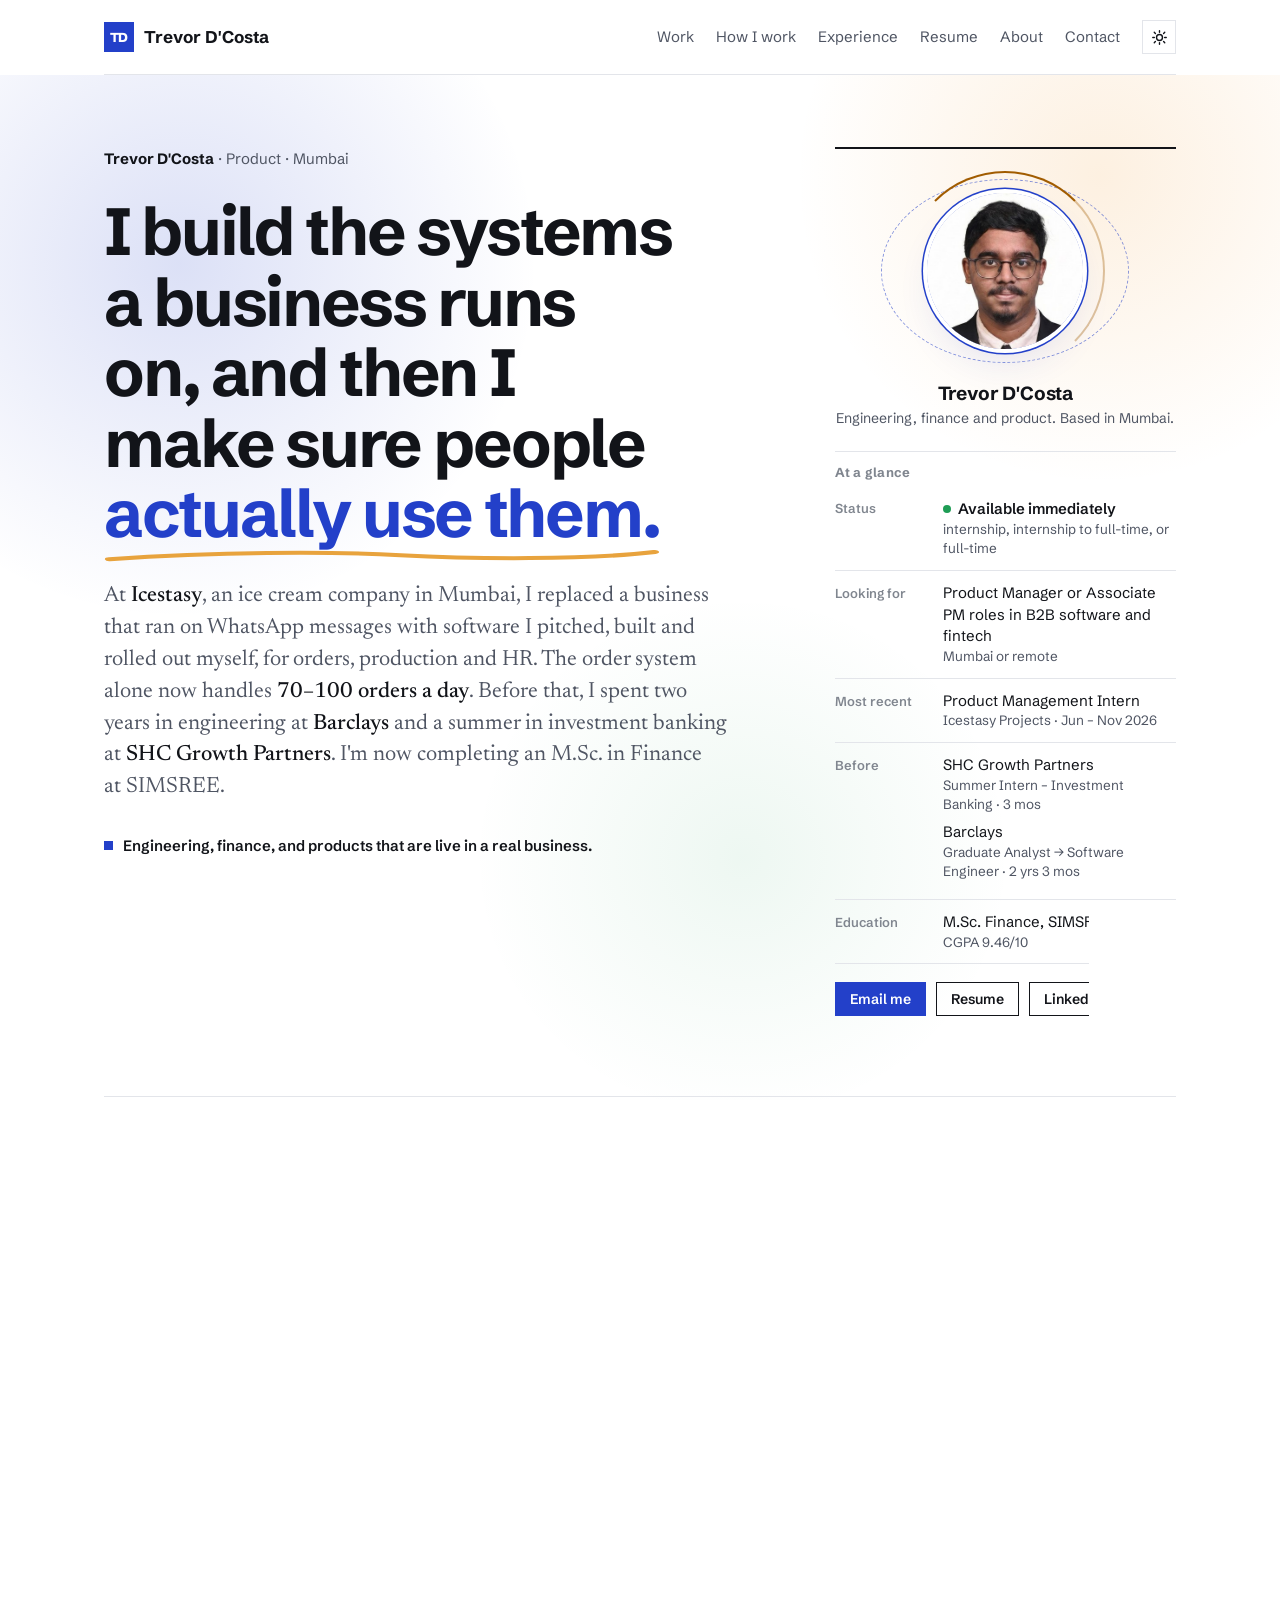
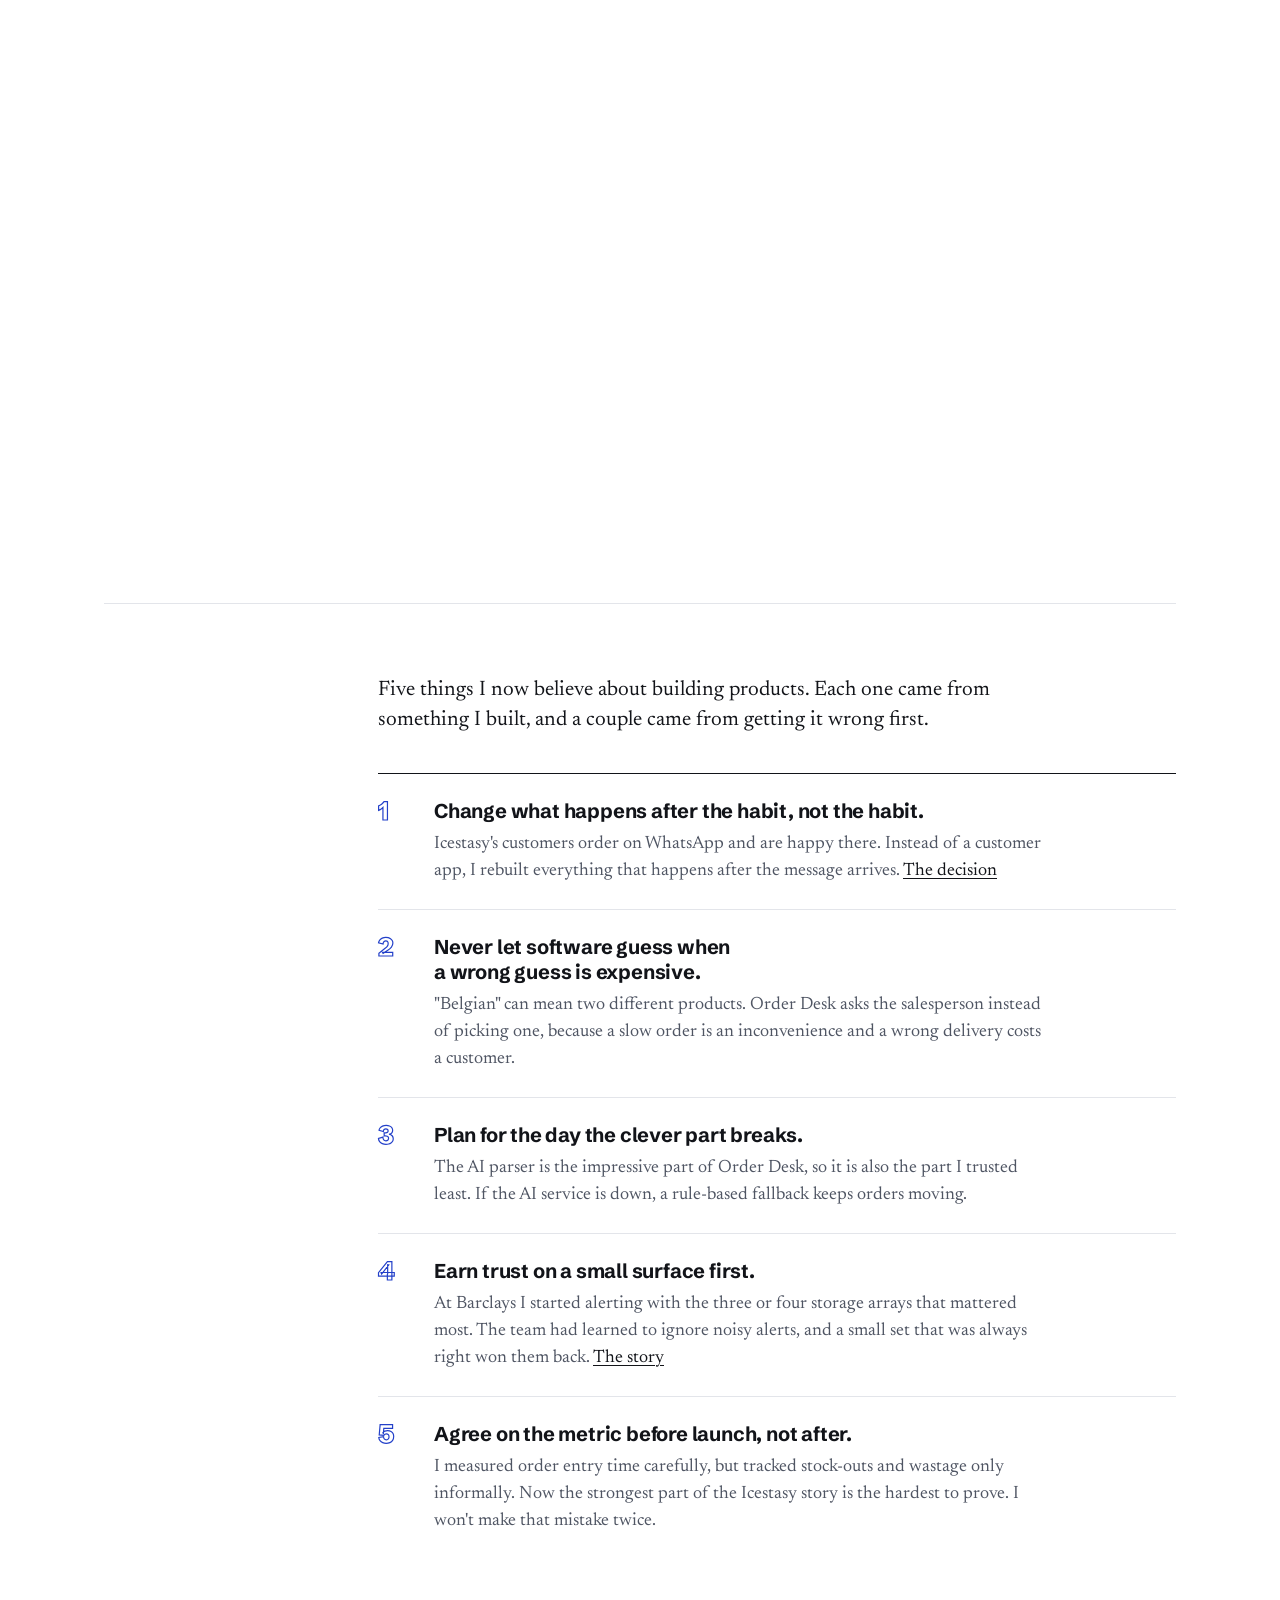
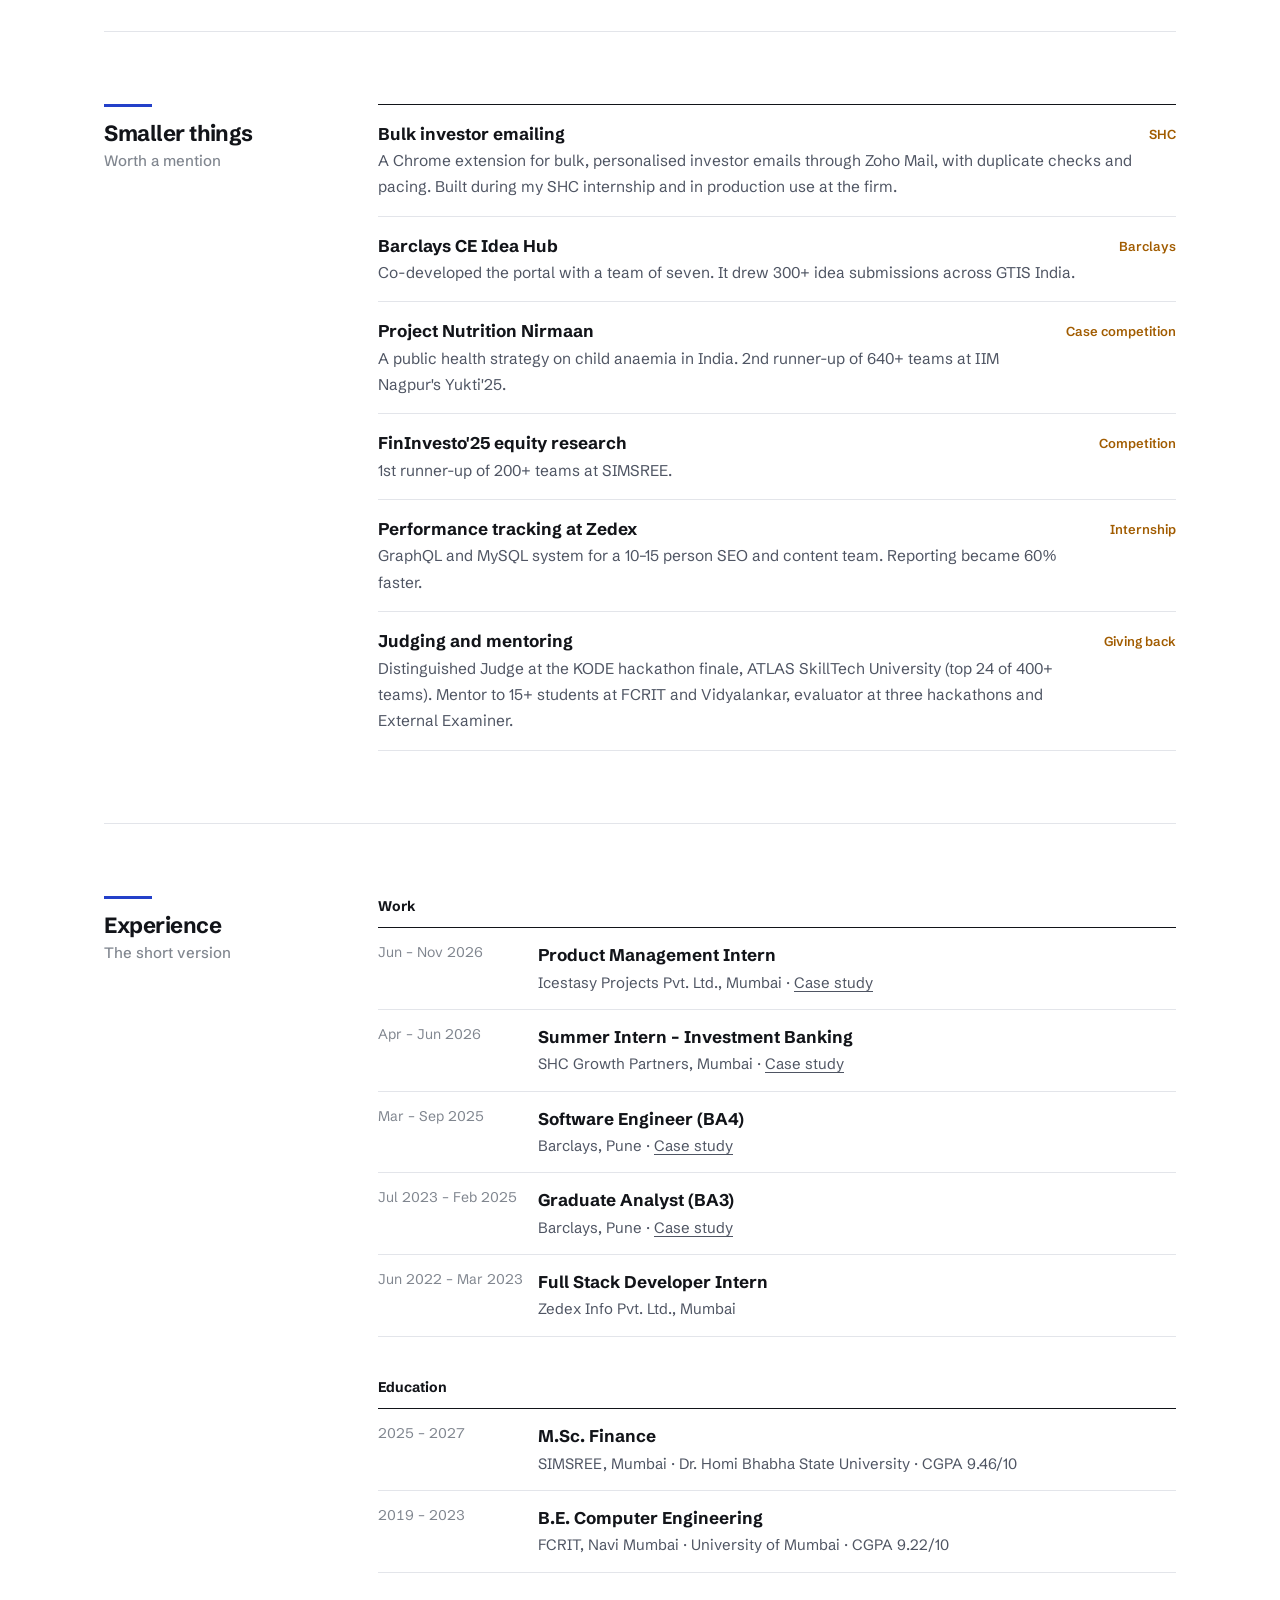
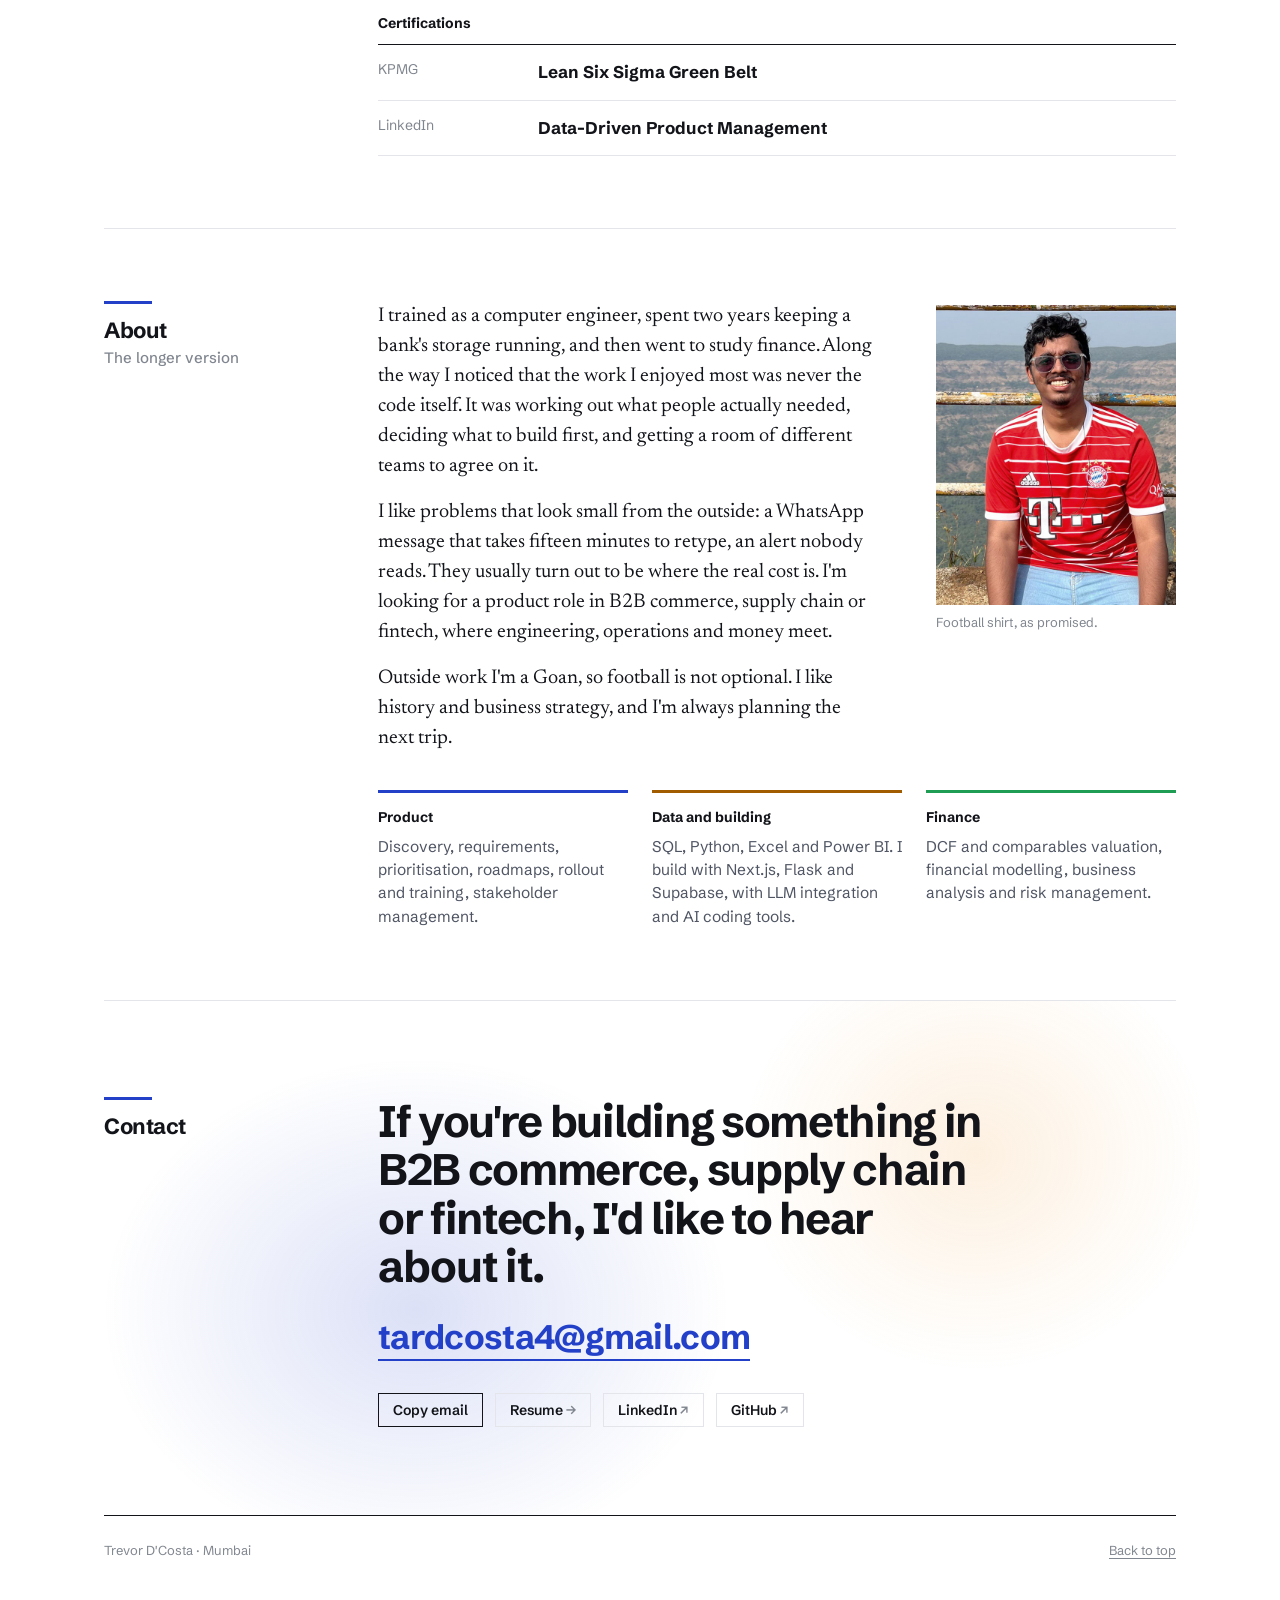
==== commit 1491cc37: "Remove decorative frame behind About photo Co-Authored-By: Claude Opus 5.5 <noreply@anthropic.com> C" ====
--- a/index.html
+++ b/index.html
@@ -19,7 +19,7 @@
 <link rel="preconnect" href="https://fonts.googleapis.com">
 <link rel="preconnect" href="https://fonts.gstatic.com" crossorigin>
 <link rel="stylesheet" href="https://fonts.googleapis.com/css2?family=Schibsted+Grotesk:wght@400;500;600;700;800&family=Newsreader:ital,opsz,wght@0,6..72,400;0,6..72,500;1,6..72,400&display=swap">
-<link rel="stylesheet" href="css/site.css?v=6">
+<link rel="stylesheet" href="css/site.css?v=8">
 <script src="js/ui.js?v=5"></script>
 </head>
 <body>
--- a/css/site.css
+++ b/css/site.css
@@ -467,7 +467,6 @@
 .about-grid figure{position:relative}
 .about-grid img{transition:filter .4s,transform .4s}
 .about-grid figure:hover img{filter:none;transform:rotate(-1.5deg)}
-.about-grid figure::before{content:"";position:absolute;inset:14px -14px -14px 14px;border:1.5px solid var(--amber);z-index:-1}
 .about-grid{isolation:isolate}
 .tools div{border-top:3px solid var(--cobalt);padding-top:14px;margin-top:-27px}
 .tools div:nth-child(2){border-top-color:var(--amber)}
